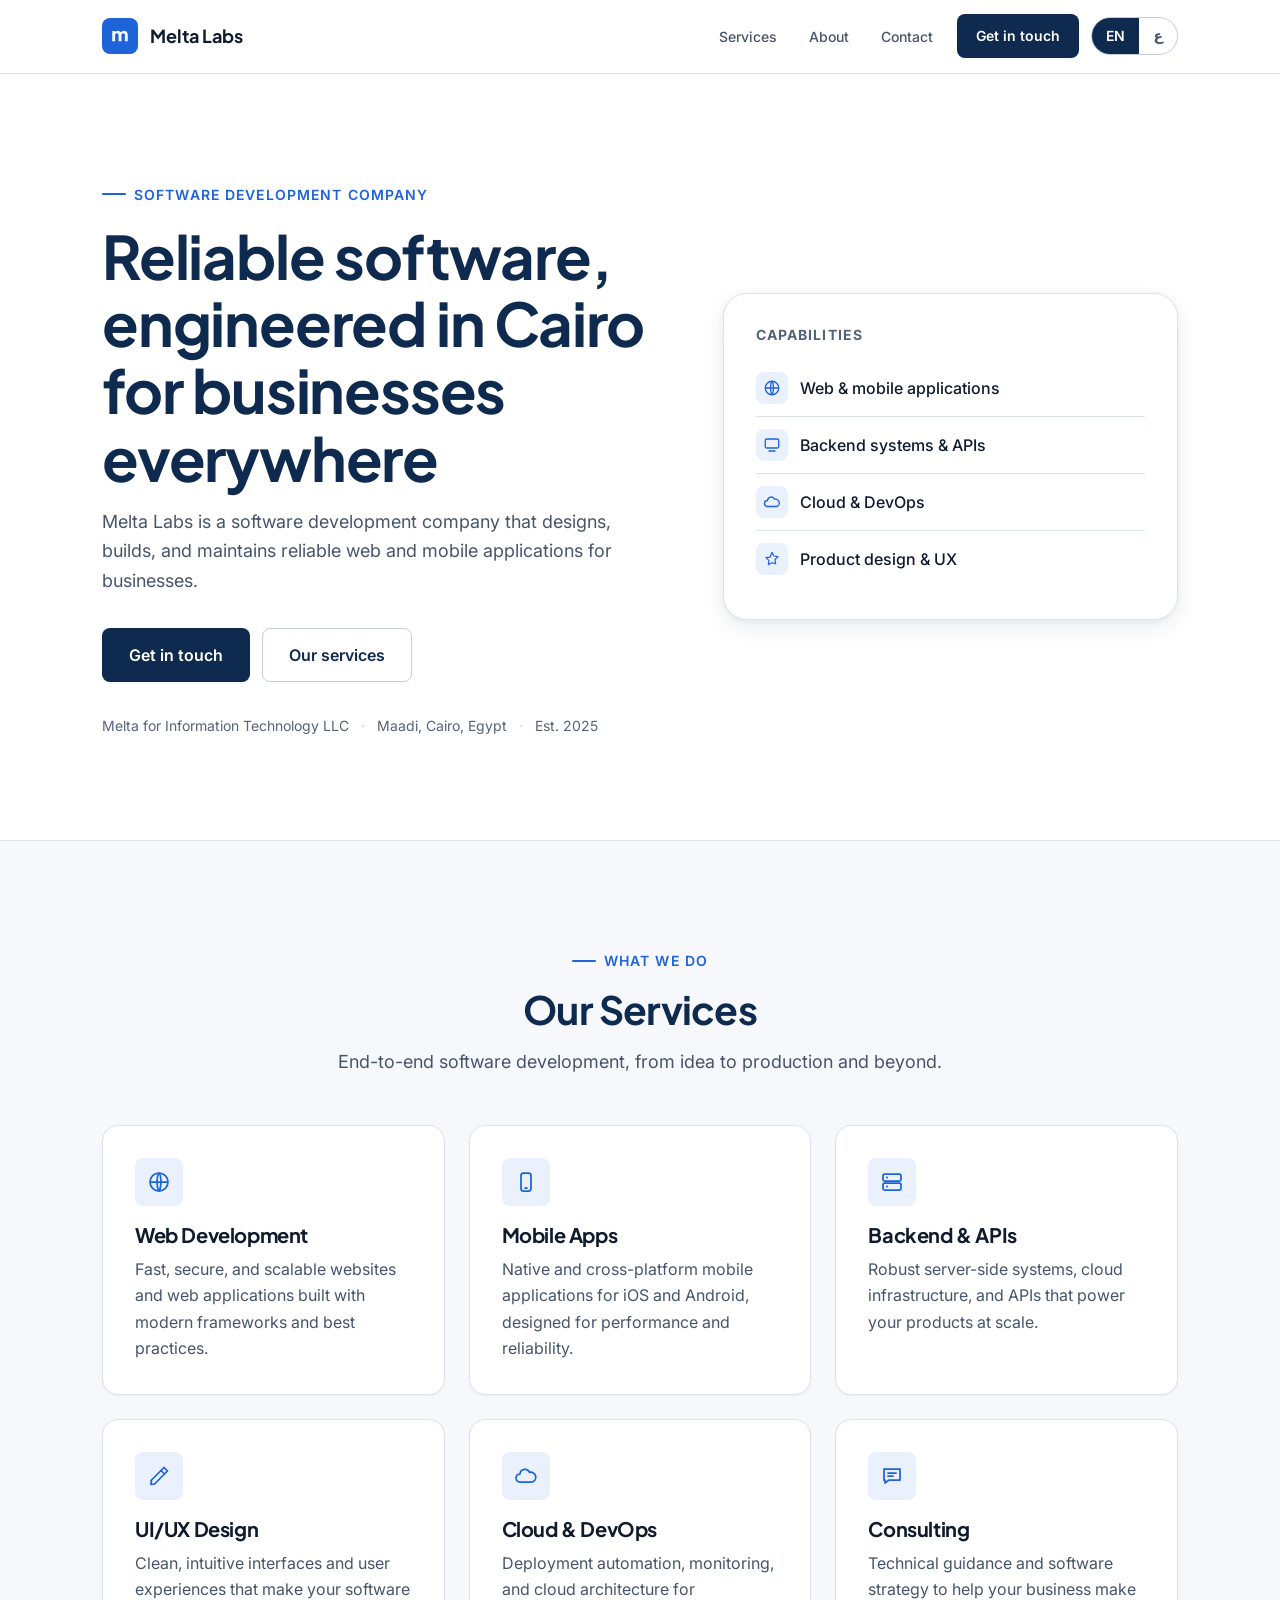
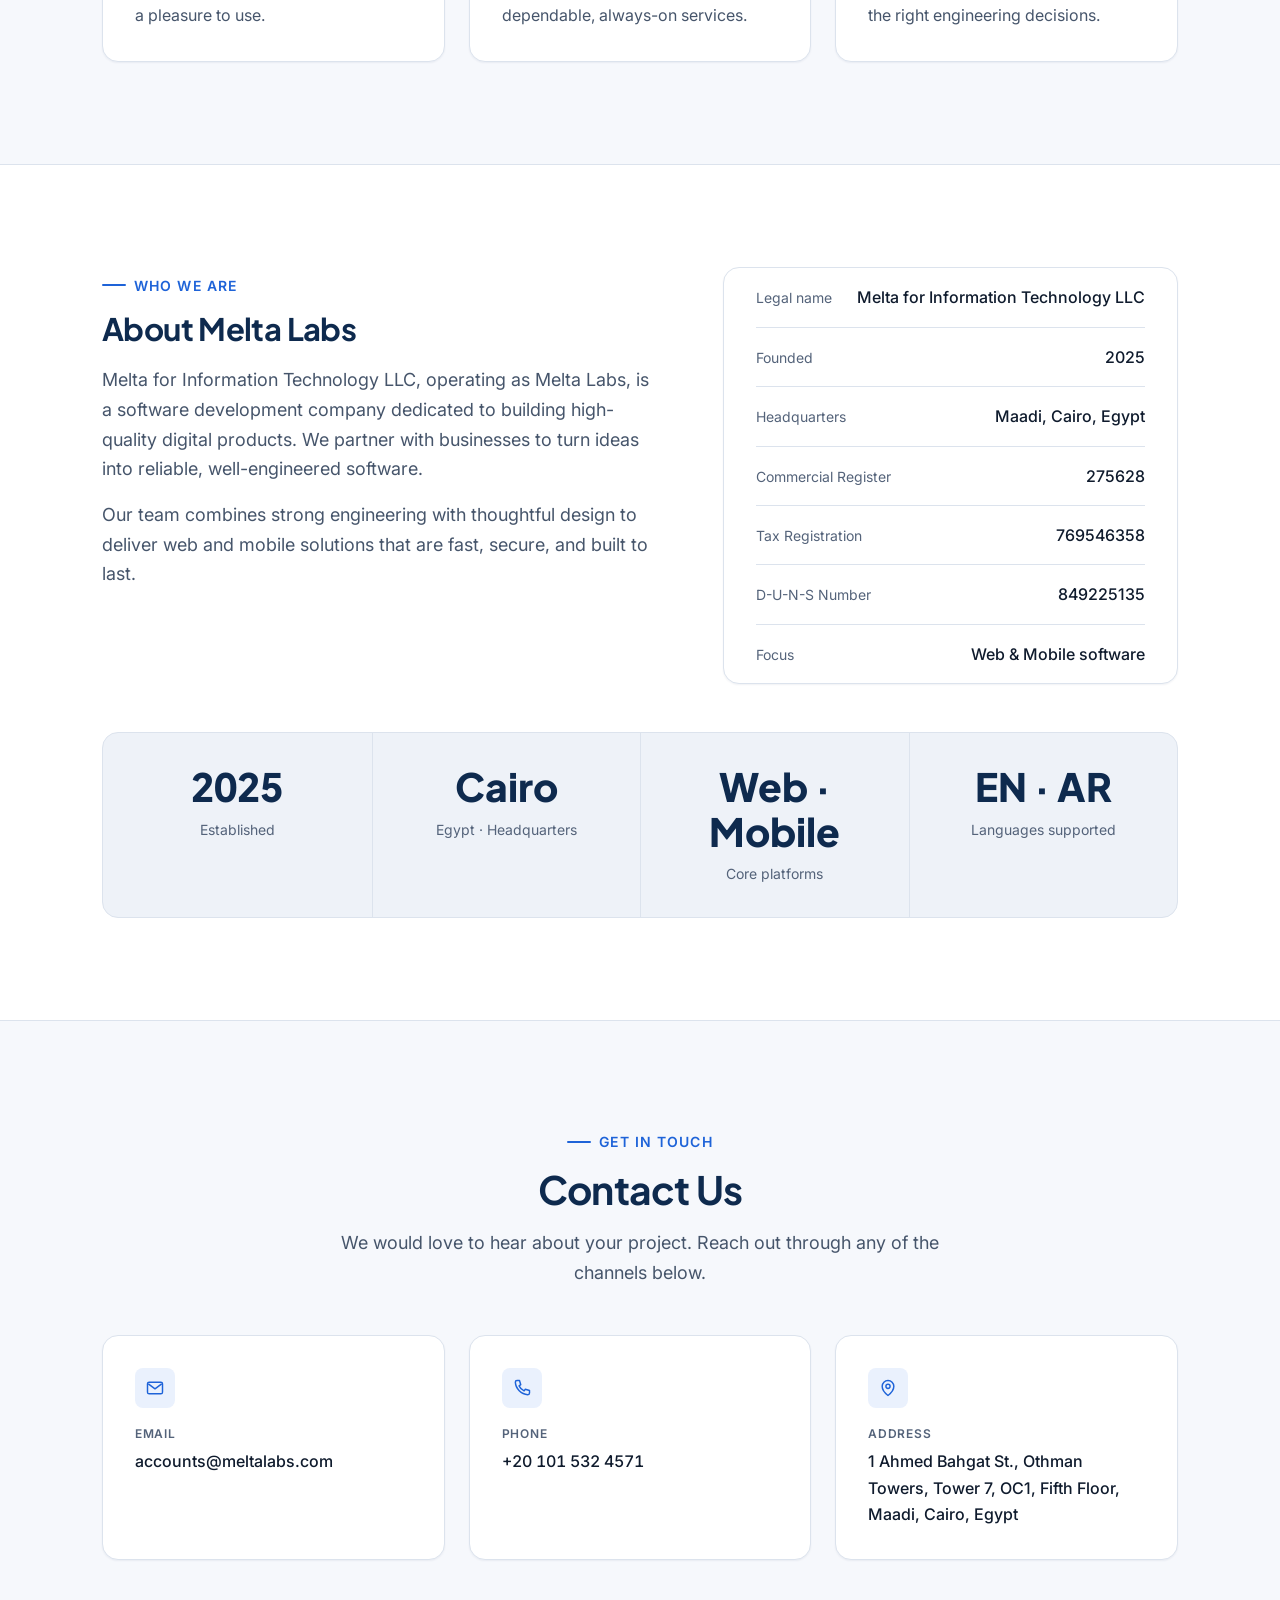
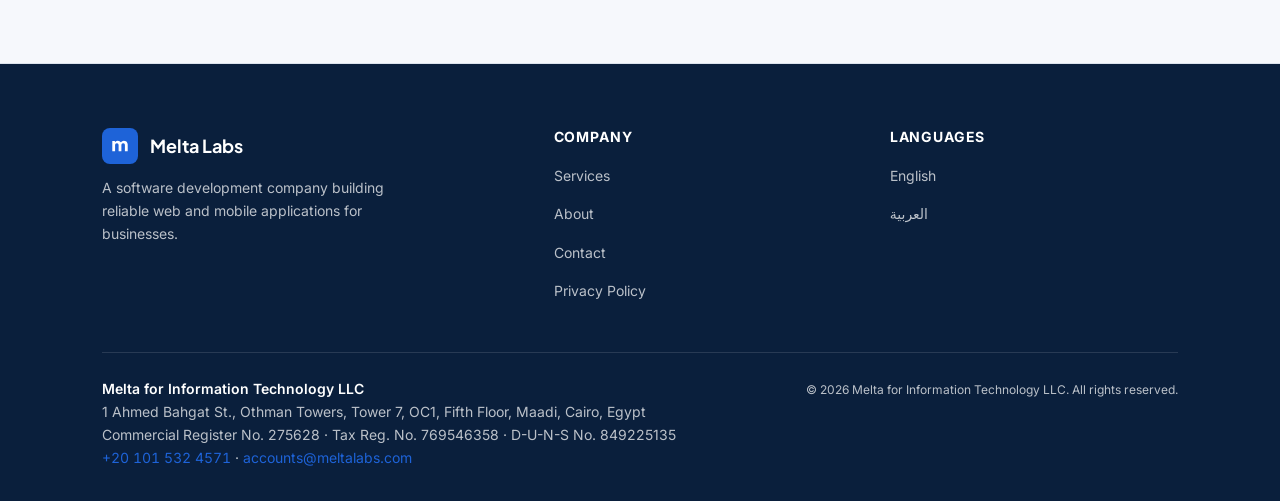
==== index.html @ 6dca2c1b "Rebrand mark: blue "melta" wordmark tile Replace the navy M monogram with a white Plus Jakarta Sans " ====
<!DOCTYPE html>
<html lang="en" dir="ltr">
<head>
  <meta charset="UTF-8" />
  <meta name="viewport" content="width=device-width, initial-scale=1, viewport-fit=cover" />
  <title>Melta Labs — Software Development Company in Cairo, Egypt</title>
  <meta name="description" content="Melta Labs is a Cairo-based software development company building reliable web & mobile apps, backend APIs, UI/UX, and cloud/DevOps for businesses." />
  <link rel="canonical" href="https://meltalabs.com/" />
  <meta name="robots" content="index, follow, max-image-preview:large" />
  <meta name="theme-color" content="#FFFFFF" />
  <meta name="color-scheme" content="light" />
  <meta name="author" content="Melta for Information Technology LLC" />

  <!-- hreflang -->
  <link rel="alternate" hreflang="en" href="https://meltalabs.com/" />
  <link rel="alternate" hreflang="ar" href="https://meltalabs.com/ar/" />
  <link rel="alternate" hreflang="x-default" href="https://meltalabs.com/" />

  <!-- Open Graph -->
  <meta property="og:type" content="website" />
  <meta property="og:site_name" content="Melta Labs" />
  <meta property="og:title" content="Melta Labs — Software Development Company" />
  <meta property="og:description" content="Cairo-based software development company building reliable web & mobile apps, backend APIs, UI/UX, and cloud/DevOps for businesses." />
  <meta property="og:url" content="https://meltalabs.com/" />
  <meta property="og:locale" content="en_US" />
  <meta property="og:locale:alternate" content="ar_EG" />
  <meta property="og:image" content="https://meltalabs.com/assets/og-image.png" />
  <meta property="og:image:width" content="1200" />
  <meta property="og:image:height" content="630" />
  <meta property="og:image:type" content="image/png" />
  <meta property="og:image:alt" content="Melta Labs — Software Development Company" />

  <!-- Twitter -->
  <meta name="twitter:card" content="summary_large_image" />
  <meta name="twitter:title" content="Melta Labs — Software Development Company" />
  <meta name="twitter:description" content="Cairo-based software development company building reliable web & mobile apps, backend APIs, UI/UX, and cloud/DevOps." />
  <meta name="twitter:image" content="https://meltalabs.com/assets/og-image.png" />
  <meta name="twitter:image:alt" content="Melta Labs — Software Development Company" />

  <!-- Icons & manifest -->
  <link rel="icon" href="/favicon.ico" sizes="32x32" />
  <link rel="icon" type="image/svg+xml" href="/favicon.svg" />
  <link rel="apple-touch-icon" href="/apple-touch-icon.png" />
  <link rel="manifest" href="/site.webmanifest" />

  <!-- Fonts -->
  <link rel="preconnect" href="https://fonts.googleapis.com" />
  <link rel="preconnect" href="https://fonts.gstatic.com" crossorigin />
  <link href="https://fonts.googleapis.com/css2?family=Plus+Jakarta+Sans:wght@600;700;800&family=Inter:wght@400;500;600&family=IBM+Plex+Sans+Arabic:wght@400;500;600;700&display=swap" rel="stylesheet" />

  <link rel="stylesheet" href="/assets/styles.css" />

  <!-- Structured data -->
  <script type="application/ld+json">
  {
    "@context": "https://schema.org",
    "@graph": [
      {
        "@type": "Organization",
        "@id": "https://meltalabs.com/#organization",
        "name": "Melta for Information Technology LLC",
        "legalName": "Melta for Information Technology LLC",
        "alternateName": "Melta Labs",
        "url": "https://meltalabs.com/",
        "logo": { "@type": "ImageObject", "url": "https://meltalabs.com/assets/logo-512.png", "width": 512, "height": 512 },
        "image": "https://meltalabs.com/assets/og-image.png",
        "description": "Melta Labs is a Cairo-based software development company building reliable web and mobile applications, backend APIs, UI/UX design, and cloud/DevOps for businesses.",
        "email": "accounts@meltalabs.com",
        "telephone": "+201015324571",
        "foundingDate": "2025",
        "duns": "849225135",
        "taxID": "769546358",
        "isicV4": "6209",
        "identifier": {
          "@type": "PropertyValue",
          "propertyID": "Egypt Commercial Register",
          "value": "275628"
        },
        "address": {
          "@type": "PostalAddress",
          "streetAddress": "1 Ahmed Bahgat St., Othman Towers, Tower 7, OC1, Fifth Floor, Maadi",
          "addressLocality": "Cairo",
          "addressRegion": "Cairo Governorate",
          "addressCountry": "EG"
        },
        "contactPoint": [{
          "@type": "ContactPoint",
          "contactType": "customer support",
          "email": "accounts@meltalabs.com",
          "telephone": "+201015324571",
          "areaServed": "EG",
          "availableLanguage": ["en", "ar"]
        }]
      },
      {
        "@type": "WebSite",
        "@id": "https://meltalabs.com/#website",
        "url": "https://meltalabs.com/",
        "name": "Melta Labs",
        "description": "Software development company building reliable web and mobile applications.",
        "publisher": { "@id": "https://meltalabs.com/#organization" },
        "inLanguage": ["en", "ar"]
      }
    ]
  }
  </script>
</head>
<body>
  <a class="skip-link" href="#top">Skip to content</a>

  <header class="site-header" id="site-header">
    <div class="container header-bar">
      <a class="brand" href="/" aria-label="Melta Labs — home">
        <span class="brand__mark" aria-hidden="true">
          <svg viewBox="0 0 24 24" fill="none" xmlns="http://www.w3.org/2000/svg"><path d="M3.60 17.65L3.60 6.60L6.43 6.60L6.43 9.29L6.13 8.84Q6.37 7.57 7.30 6.96Q8.24 6.35 9.53 6.35Q10.91 6.35 11.95 7.05Q12.99 7.75 13.25 8.92L12.38 9.00Q12.93 7.65 13.94 7.00Q14.96 6.35 16.31 6.35Q17.51 6.35 18.43 6.88Q19.35 7.41 19.87 8.35Q20.40 9.29 20.40 10.54L20.40 17.65L17.36 17.65L17.36 11.19Q17.36 10.54 17.13 10.08Q16.90 9.61 16.47 9.35Q16.05 9.09 15.44 9.09Q14.85 9.09 14.42 9.35Q13.98 9.61 13.75 10.08Q13.52 10.54 13.52 11.19L13.52 17.65L10.48 17.65L10.48 11.19Q10.48 10.54 10.25 10.08Q10.02 9.61 9.59 9.35Q9.17 9.09 8.56 9.09Q7.97 9.09 7.54 9.35Q7.10 9.61 6.87 10.08Q6.64 10.54 6.64 11.19L6.64 17.65Z" fill="#fff"/></svg>
        </span>
        <span>Melta Labs</span>
      </a>

      <nav class="primary-nav" id="primary-nav" aria-label="Primary">
        <ul>
          <li><a href="#services">Services</a></li>
          <li><a href="#about">About</a></li>
          <li><a href="#contact">Contact</a></li>
        </ul>
      </nav>

      <div class="header-actions">
        <a class="btn btn--primary btn--sm" href="#contact">Get in touch</a>
        <div class="lang-toggle" role="group" aria-label="Language">
          <a href="/" aria-current="true" lang="en">EN</a>
          <a href="/ar/" hreflang="ar" lang="ar">ع</a>
        </div>
        <button class="nav-toggle" id="nav-toggle" aria-label="Open menu" aria-expanded="false" aria-controls="primary-nav">
          <svg class="icon-open" viewBox="0 0 24 24" fill="none"><path d="M4 7h16M4 12h16M4 17h16" stroke="currentColor" stroke-width="2" stroke-linecap="round"/></svg>
          <svg class="icon-close" viewBox="0 0 24 24" fill="none"><path d="M6 6l12 12M18 6L6 18" stroke="currentColor" stroke-width="2" stroke-linecap="round"/></svg>
        </button>
      </div>
    </div>
  </header>

  <main id="top" tabindex="-1">
    <!-- Hero -->
    <section class="hero" aria-labelledby="hero-h">
      <div class="container hero__grid">
        <div>
          <span class="eyebrow">Software Development Company</span>
          <h1 id="hero-h">Reliable software, engineered in Cairo for businesses everywhere</h1>
          <p class="hero__lead">Melta Labs is a software development company that designs, builds, and maintains reliable web and mobile applications for businesses.</p>
          <div class="hero__cta">
            <a class="btn btn--primary" href="#contact">Get in touch</a>
            <a class="btn btn--ghost" href="#services">Our services</a>
          </div>
          <p class="trust-strip">
            <span><bdi dir="ltr">Melta for Information Technology LLC</bdi></span>
            <span>Maadi, Cairo, Egypt</span>
            <span>Est. 2025</span>
          </p>
        </div>
        <aside class="capability-panel" aria-label="Capabilities">
          <h2>Capabilities</h2>
          <ul class="capability-list">
            <li><span class="mini-icon" aria-hidden="true"><svg viewBox="0 0 24 24" fill="none"><circle cx="12" cy="12" r="9" stroke="currentColor" stroke-width="1.75"/><path d="M3 12h18M12 3c2.5 2.5 2.5 15 0 18M12 3c-2.5 2.5-2.5 15 0 18" stroke="currentColor" stroke-width="1.75"/></svg></span><span>Web &amp; mobile applications</span></li>
            <li><span class="mini-icon" aria-hidden="true"><svg viewBox="0 0 24 24" fill="none"><rect x="3" y="4" width="18" height="12" rx="2" stroke="currentColor" stroke-width="1.75"/><path d="M8 20h8" stroke="currentColor" stroke-width="1.75" stroke-linecap="round"/></svg></span><span>Backend systems &amp; APIs</span></li>
            <li><span class="mini-icon" aria-hidden="true"><svg viewBox="0 0 24 24" fill="none"><path d="M6 18a4 4 0 0 1 0-8 5 5 0 0 1 9.6-1.6A3.5 3.5 0 0 1 18 18H6Z" stroke="currentColor" stroke-width="1.75" stroke-linejoin="round"/></svg></span><span>Cloud &amp; DevOps</span></li>
            <li><span class="mini-icon" aria-hidden="true"><svg viewBox="0 0 24 24" fill="none"><path d="M12 3l2.5 5 5.5.8-4 3.9.9 5.5L12 17l-4.9 2.6.9-5.5-4-3.9 5.5-.8L12 3Z" stroke="currentColor" stroke-width="1.6" stroke-linejoin="round"/></svg></span><span>Product design &amp; UX</span></li>
          </ul>
        </aside>
      </div>
    </section>

    <!-- Services -->
    <section class="section section--band" id="services" aria-labelledby="services-h">
      <div class="container">
        <div class="section-head">
          <span class="eyebrow">What we do</span>
          <h2 id="services-h">Our Services</h2>
          <p>End-to-end software development, from idea to production and beyond.</p>
        </div>
        <ul class="card-grid">
          <li class="service-card">
            <span class="icon-tile" aria-hidden="true"><svg viewBox="0 0 24 24" fill="none"><circle cx="12" cy="12" r="9" stroke="currentColor" stroke-width="1.75"/><path d="M3 12h18M12 3c2.5 2.5 2.5 15 0 18M12 3c-2.5 2.5-2.5 15 0 18" stroke="currentColor" stroke-width="1.75"/></svg></span>
            <h3>Web Development</h3>
            <p>Fast, secure, and scalable websites and web applications built with modern frameworks and best practices.</p>
          </li>
          <li class="service-card">
            <span class="icon-tile" aria-hidden="true"><svg viewBox="0 0 24 24" fill="none"><rect x="7" y="3" width="10" height="18" rx="2.5" stroke="currentColor" stroke-width="1.75"/><path d="M11 18h2" stroke="currentColor" stroke-width="1.75" stroke-linecap="round"/></svg></span>
            <h3>Mobile Apps</h3>
            <p>Native and cross-platform mobile applications for iOS and Android, designed for performance and reliability.</p>
          </li>
          <li class="service-card">
            <span class="icon-tile" aria-hidden="true"><svg viewBox="0 0 24 24" fill="none"><rect x="3" y="4" width="18" height="7" rx="1.6" stroke="currentColor" stroke-width="1.75"/><rect x="3" y="13" width="18" height="7" rx="1.6" stroke="currentColor" stroke-width="1.75"/><path d="M7 7.5h.01M7 16.5h.01" stroke="currentColor" stroke-width="2" stroke-linecap="round"/></svg></span>
            <h3>Backend &amp; APIs</h3>
            <p>Robust server-side systems, cloud infrastructure, and APIs that power your products at scale.</p>
          </li>
          <li class="service-card">
            <span class="icon-tile" aria-hidden="true"><svg viewBox="0 0 24 24" fill="none"><path d="M4 16.5 14 6.5l3.5 3.5L7.5 20 4 20.5l.5-4Z" stroke="currentColor" stroke-width="1.75" stroke-linejoin="round"/><path d="M14 6.5 17 3.5 20.5 7 17.5 10" stroke="currentColor" stroke-width="1.75" stroke-linejoin="round"/></svg></span>
            <h3>UI/UX Design</h3>
            <p>Clean, intuitive interfaces and user experiences that make your software a pleasure to use.</p>
          </li>
          <li class="service-card">
            <span class="icon-tile" aria-hidden="true"><svg viewBox="0 0 24 24" fill="none"><path d="M6 18a4 4 0 0 1 0-8 5 5 0 0 1 9.6-1.6A3.5 3.5 0 0 1 18 18H6Z" stroke="currentColor" stroke-width="1.75" stroke-linejoin="round"/></svg></span>
            <h3>Cloud &amp; DevOps</h3>
            <p>Deployment automation, monitoring, and cloud architecture for dependable, always-on services.</p>
          </li>
          <li class="service-card">
            <span class="icon-tile" aria-hidden="true"><svg viewBox="0 0 24 24" fill="none"><path d="M4 5h16v11H9l-4 3v-3H4V5Z" stroke="currentColor" stroke-width="1.75" stroke-linejoin="round"/><path d="M8 9h8M8 12h5" stroke="currentColor" stroke-width="1.75" stroke-linecap="round"/></svg></span>
            <h3>Consulting</h3>
            <p>Technical guidance and software strategy to help your business make the right engineering decisions.</p>
          </li>
        </ul>
      </div>
    </section>

    <!-- About -->
    <section class="section" id="about" aria-labelledby="about-h">
      <div class="container">
        <div class="about__top">
          <div class="about__narrative">
            <span class="eyebrow">Who we are</span>
            <h2 id="about-h">About Melta Labs</h2>
            <p><bdi dir="ltr">Melta for Information Technology LLC</bdi>, operating as Melta Labs, is a software development company dedicated to building high-quality digital products. We partner with businesses to turn ideas into reliable, well-engineered software.</p>
            <p>Our team combines strong engineering with thoughtful design to deliver web and mobile solutions that are fast, secure, and built to last.</p>
          </div>
          <dl class="facts" aria-label="Company facts">
            <div class="facts__row"><dt class="facts__label">Legal name</dt><dd class="facts__value"><bdi dir="ltr">Melta for Information Technology LLC</bdi></dd></div>
            <div class="facts__row"><dt class="facts__label">Founded</dt><dd class="facts__value">2025</dd></div>
            <div class="facts__row"><dt class="facts__label">Headquarters</dt><dd class="facts__value">Maadi, Cairo, Egypt</dd></div>
            <div class="facts__row"><dt class="facts__label">Commercial Register</dt><dd class="facts__value">275628</dd></div>
            <div class="facts__row"><dt class="facts__label">Tax Registration</dt><dd class="facts__value">769546358</dd></div>
            <div class="facts__row"><dt class="facts__label">D-U-N-S Number</dt><dd class="facts__value">849225135</dd></div>
            <div class="facts__row"><dt class="facts__label">Focus</dt><dd class="facts__value">Web &amp; Mobile software</dd></div>
          </dl>
        </div>
        <div class="stats">
          <div class="stat"><span class="stat__num">2025</span><span class="stat__label">Established</span></div>
          <div class="stat"><span class="stat__num">Cairo</span><span class="stat__label">Egypt · Headquarters</span></div>
          <div class="stat"><span class="stat__num">Web · Mobile</span><span class="stat__label">Core platforms</span></div>
          <div class="stat"><span class="stat__num">EN · AR</span><span class="stat__label">Languages supported</span></div>
        </div>
      </div>
    </section>

    <!-- Contact -->
    <section class="section section--band" id="contact" aria-labelledby="contact-h">
      <div class="container">
        <div class="section-head">
          <span class="eyebrow">Get in touch</span>
          <h2 id="contact-h">Contact Us</h2>
          <p>We would love to hear about your project. Reach out through any of the channels below.</p>
        </div>
        <address class="card-grid">
          <div class="contact-card">
            <span class="icon-tile" aria-hidden="true"><svg viewBox="0 0 24 24" fill="none"><rect x="3" y="5" width="18" height="14" rx="2" stroke="currentColor" stroke-width="1.75"/><path d="m4 7 8 6 8-6" stroke="currentColor" stroke-width="1.75" stroke-linejoin="round"/></svg></span>
            <span class="contact-card__label">Email</span>
            <div class="contact-card__value"><a href="mailto:accounts@meltalabs.com">accounts@meltalabs.com</a></div>
          </div>
          <div class="contact-card">
            <span class="icon-tile" aria-hidden="true"><svg viewBox="0 0 24 24" fill="none"><path d="M6 3h3l1.5 5-2 1.5a12 12 0 0 0 6 6l1.5-2 5 1.5v3a2 2 0 0 1-2 2A16 16 0 0 1 4 5a2 2 0 0 1 2-2Z" stroke="currentColor" stroke-width="1.75" stroke-linejoin="round"/></svg></span>
            <span class="contact-card__label">Phone</span>
            <div class="contact-card__value"><a class="phone" href="tel:+201015324571"><bdi dir="ltr">+20 101 532 4571</bdi></a></div>
          </div>
          <div class="contact-card">
            <span class="icon-tile" aria-hidden="true"><svg viewBox="0 0 24 24" fill="none"><path d="M12 21s7-5.2 7-11a7 7 0 1 0-14 0c0 5.8 7 11 7 11Z" stroke="currentColor" stroke-width="1.75" stroke-linejoin="round"/><circle cx="12" cy="10" r="2.5" stroke="currentColor" stroke-width="1.75"/></svg></span>
            <span class="contact-card__label">Address</span>
            <div class="contact-card__value">1 Ahmed Bahgat St., Othman Towers, Tower 7, OC1, Fifth Floor, Maadi, Cairo, Egypt</div>
          </div>
        </address>
      </div>
    </section>
  </main>

  <footer class="site-footer">
    <div class="container">
      <div class="footer-grid">
        <div class="footer-brand">
          <a class="brand" href="/" aria-label="Melta Labs — home">
            <span class="brand__mark" aria-hidden="true"><svg viewBox="0 0 24 24" fill="none"><path d="M3.60 17.65L3.60 6.60L6.43 6.60L6.43 9.29L6.13 8.84Q6.37 7.57 7.30 6.96Q8.24 6.35 9.53 6.35Q10.91 6.35 11.95 7.05Q12.99 7.75 13.25 8.92L12.38 9.00Q12.93 7.65 13.94 7.00Q14.96 6.35 16.31 6.35Q17.51 6.35 18.43 6.88Q19.35 7.41 19.87 8.35Q20.40 9.29 20.40 10.54L20.40 17.65L17.36 17.65L17.36 11.19Q17.36 10.54 17.13 10.08Q16.90 9.61 16.47 9.35Q16.05 9.09 15.44 9.09Q14.85 9.09 14.42 9.35Q13.98 9.61 13.75 10.08Q13.52 10.54 13.52 11.19L13.52 17.65L10.48 17.65L10.48 11.19Q10.48 10.54 10.25 10.08Q10.02 9.61 9.59 9.35Q9.17 9.09 8.56 9.09Q7.97 9.09 7.54 9.35Q7.10 9.61 6.87 10.08Q6.64 10.54 6.64 11.19L6.64 17.65Z" fill="#fff"/></svg></span>
            <span>Melta Labs</span>
          </a>
          <p>A software development company building reliable web and mobile applications for businesses.</p>
        </div>
        <nav class="footer-col" aria-label="Footer">
          <h2>Company</h2>
          <ul>
            <li><a href="#services">Services</a></li>
            <li><a href="#about">About</a></li>
            <li><a href="#contact">Contact</a></li>
            <li><a href="/privacy.html">Privacy Policy</a></li>
          </ul>
        </nav>
        <div class="footer-col">
          <h2>Languages</h2>
          <ul>
            <li><a href="/" lang="en">English</a></li>
            <li><a href="/ar/" hreflang="ar" lang="ar">العربية</a></li>
          </ul>
        </div>
      </div>
      <div class="footer-legal">
        <address>
          <span class="strong"><bdi dir="ltr">Melta for Information Technology LLC</bdi></span><br />
          1 Ahmed Bahgat St., Othman Towers, Tower 7, OC1, Fifth Floor, Maadi, Cairo, Egypt<br />
          Commercial Register No. <bdi dir="ltr">275628</bdi> · Tax Reg. No. <bdi dir="ltr">769546358</bdi> · D-U-N-S No. <bdi dir="ltr">849225135</bdi><br />
          <a class="phone" href="tel:+201015324571"><bdi dir="ltr">+20 101 532 4571</bdi></a> ·
          <a href="mailto:accounts@meltalabs.com">accounts@meltalabs.com</a>
        </address>
        <div class="copyright">© <span id="year">2026</span> Melta for Information Technology LLC. All rights reserved.</div>
      </div>
    </div>
  </footer>

  <script>
    document.getElementById('year').textContent = new Date().getFullYear();

    // Sticky header elevation on scroll
    var header = document.getElementById('site-header');
    var ticking = false;
    function onScroll() {
      if (!ticking) {
        window.requestAnimationFrame(function () {
          header.classList.toggle('is-scrolled', window.scrollY > 8);
          ticking = false;
        });
        ticking = true;
      }
    }
    window.addEventListener('scroll', onScroll, { passive: true });
    onScroll();

    // Mobile menu
    var toggle = document.getElementById('nav-toggle');
    var nav = document.getElementById('primary-nav');
    toggle.addEventListener('click', function () {
      var open = nav.classList.toggle('is-open');
      toggle.setAttribute('aria-expanded', String(open));
      toggle.setAttribute('aria-label', open ? 'Close menu' : 'Open menu');
    });
    nav.addEventListener('click', function (e) {
      if (e.target.closest('a')) {
        nav.classList.remove('is-open');
        toggle.setAttribute('aria-expanded', 'false');
        toggle.setAttribute('aria-label', 'Open menu');
      }
    });
    document.addEventListener('keydown', function (e) {
      if (e.key === 'Escape' && nav.classList.contains('is-open')) {
        nav.classList.remove('is-open');
        toggle.setAttribute('aria-expanded', 'false');
        toggle.setAttribute('aria-label', 'Open menu');
        toggle.focus();
      }
    });
  </script>
</body>
</html>
---- assets/styles.css ----
/* =============================================================================
   Melta Labs — Trust-First Corporate design system
   Single shared stylesheet for EN (LTR) and AR (RTL).
   Direction is driven entirely by the document `dir` attribute + CSS logical
   properties, so this one file renders correctly in both languages.
   ============================================================================= */

/* ----------------------------------------------------------------- Tokens -- */
:root {
  /* Brand navy */
  --color-navy-900: #0A1F3C;
  --color-navy-800: #0E2A4E;
  --color-navy-700: #143A66;

  /* Corporate-blue accent */
  --color-accent-600: #1E63D8;
  --color-accent-700: #1750B3;
  --color-accent-50:  #EAF1FD;

  /* Ink (text on light) */
  --color-ink-900: #0F1B2D;
  --color-ink-600: #46556B;
  --color-ink-400: #54637A;

  /* Surfaces */
  --color-surface-0:   #FFFFFF;
  --color-surface-50:  #F6F8FC;
  --color-surface-100: #EEF2F8;

  /* Lines */
  --color-border:        #DCE3ED;
  --color-border-strong: #C3CEDD;

  --color-success-600: #1A8F5C;
  --color-focus-ring:  #1E63D8;

  /* Navy-tinted elevation */
  --color-shadow-rgb: 14, 42, 78;
  --shadow-xs: 0 1px 2px rgba(var(--color-shadow-rgb), .06);
  --shadow-sm: 0 2px 8px rgba(var(--color-shadow-rgb), .06), 0 1px 2px rgba(var(--color-shadow-rgb), .04);
  --shadow-md: 0 8px 24px rgba(var(--color-shadow-rgb), .08), 0 2px 6px rgba(var(--color-shadow-rgb), .05);
  --shadow-lg: 0 16px 48px rgba(var(--color-shadow-rgb), .10);

  /* Footer (on navy) */
  --color-footer-text:    rgba(255, 255, 255, .72);
  --color-footer-strong:  #FFFFFF;
  --color-footer-divider: rgba(255, 255, 255, .12);

  /* Type families */
  --font-heading: "Plus Jakarta Sans", "Inter", system-ui, -apple-system, "Segoe UI", sans-serif;
  --font-body:    "Inter", system-ui, -apple-system, "Segoe UI", Roboto, sans-serif;
  --font-arabic:  "IBM Plex Sans Arabic", "Noto Sans Arabic", "Segoe UI", Tahoma, sans-serif;

  /* Type scale — 1.250 Major Third on 16px */
  --fs-xs:   0.75rem;     /* 12 */
  --fs-sm:   0.875rem;    /* 14 */
  --fs-base: 1rem;        /* 16 */
  --fs-md:   1.125rem;    /* 18 */
  --fs-lg:   1.25rem;     /* 20 */
  --fs-xl:   1.5625rem;   /* 25 */
  --fs-2xl:  1.9375rem;   /* 31 */
  --fs-3xl:  2.4375rem;   /* 39 */
  --fs-hero: clamp(2.5rem, 1.6rem + 3.4vw, 3.75rem);

  --lh-tight: 1.12;
  --lh-snug:  1.3;
  --lh-base:  1.65;

  /* Spacing (8px grid) */
  --space-1: 4px;  --space-2: 8px;  --space-3: 12px; --space-4: 16px;
  --space-5: 24px; --space-6: 32px; --space-7: 48px; --space-8: 64px;
  --space-9: 96px; --space-10: 128px;
  --section-pad: clamp(64px, 8vw, 112px);
  --container-max: 1140px;
  --container-pad: clamp(20px, 5vw, 32px);

  /* Radius */
  --radius-sm: 8px;  --radius-md: 12px; --radius-lg: 16px;
  --radius-xl: 24px; --radius-pill: 999px;

  /* Motion */
  --ease-out: cubic-bezier(0.22, 0.61, 0.36, 1);
  --dur-fast: 120ms; --dur-base: 180ms; --dur-slow: 320ms;
}

/* --------------------------------------------------------------- Reset ----- */
*, *::before, *::after { box-sizing: border-box; margin: 0; padding: 0; }

html { scroll-behavior: smooth; -webkit-text-size-adjust: 100%; }

body {
  font-family: var(--font-body);
  font-size: var(--fs-base);
  line-height: var(--lh-base);
  color: var(--color-ink-600);
  background: var(--color-surface-0);
  -webkit-font-smoothing: antialiased;
  -moz-osx-font-smoothing: grayscale;
}

h1, h2, h3, h4 { font-family: var(--font-heading); color: var(--color-ink-900); line-height: var(--lh-snug); letter-spacing: -0.02em; font-weight: 700; }
h1 { line-height: var(--lh-tight); }

a { color: var(--color-accent-600); text-decoration: none; }
a:hover { color: var(--color-accent-700); }

img, svg { display: block; max-width: 100%; }
ul { list-style: none; }

/* ---------------------------------------------------- Arabic / RTL rules --- */
[lang="ar"] body,
[dir="rtl"] body,
[lang="ar"] h1, [lang="ar"] h2, [lang="ar"] h3, [lang="ar"] h4,
[dir="rtl"] h1, [dir="rtl"] h2, [dir="rtl"] h3, [dir="rtl"] h4 {
  font-family: var(--font-arabic);
}
/* Arabic must never be tracked or uppercased; give it diacritic headroom. */
[dir="rtl"] body { line-height: 1.75; }
[dir="rtl"] h1, [dir="rtl"] h2, [dir="rtl"] h3, [dir="rtl"] h4 { letter-spacing: 0; line-height: 1.22; }
[dir="rtl"] .eyebrow,
[dir="rtl"] .contact-card__label,
[dir="rtl"] .stat__label,
[dir="rtl"] .facts__label { letter-spacing: 0; text-transform: none; }
/* Directional glyphs (e.g. the privacy back-arrow) mirror; brand icons never do. */
[dir="rtl"] .icon-directional { transform: scaleX(-1); }

/* ------------------------------------------------------------- Utilities --- */
.container { max-width: var(--container-max); margin-inline: auto; padding-inline: var(--container-pad); }

.bdi, bdi { unicode-bidi: isolate; }

.skip-link {
  position: absolute; inset-block-start: -100px; inset-inline-start: var(--space-4);
  z-index: 1000; background: var(--color-navy-800); color: #fff;
  padding: var(--space-2) var(--space-4); border-radius: var(--radius-sm);
  font-size: var(--fs-sm); font-weight: 600;
}
.skip-link:focus { inset-block-start: var(--space-3); color: #fff; }

:focus-visible {
  outline: 3px solid var(--color-focus-ring);
  outline-offset: 2px;
  border-radius: 2px;
}
/* Skip-link moves focus into <main>; don't draw a ring around the whole region. */
main[tabindex="-1"]:focus { outline: none; }

.eyebrow {
  display: inline-flex; align-items: center; gap: var(--space-2);
  font-family: var(--font-body); font-size: var(--fs-sm); font-weight: 600;
  letter-spacing: 0.08em; text-transform: uppercase;
  color: var(--color-accent-600);
}
.eyebrow::before {
  content: ""; inline-size: 24px; block-size: 2px;
  background: var(--color-accent-600); border-radius: 2px;
}

/* -------------------------------------------------------------- Buttons ---- */
.btn {
  display: inline-flex; align-items: center; justify-content: center; gap: var(--space-2);
  font-family: var(--font-body); font-size: var(--fs-base); font-weight: 600;
  padding-block: 13px; padding-inline: 26px;
  border-radius: var(--radius-sm); border: 1px solid transparent;
  cursor: pointer; transition: background var(--dur-base) var(--ease-out),
    color var(--dur-base) var(--ease-out), border-color var(--dur-base) var(--ease-out),
    box-shadow var(--dur-base) var(--ease-out), transform var(--dur-base) var(--ease-out);
}
.btn svg { inline-size: 18px; block-size: 18px; }

.btn--primary { background: var(--color-navy-800); color: #fff; box-shadow: var(--shadow-xs); }
.btn--primary:hover { background: var(--color-navy-700); color: #fff; transform: translateY(-1px); box-shadow: var(--shadow-sm); }
.btn--primary:active { transform: translateY(0); }

.btn--ghost { background: transparent; color: var(--color-navy-800); border-color: var(--color-border-strong); }
.btn--ghost:hover { color: var(--color-accent-700); border-color: var(--color-accent-600); background: var(--color-accent-50); }

.btn--sm { padding-block: 9px; padding-inline: 18px; font-size: var(--fs-sm); }

/* --------------------------------------------------------------- Header ---- */
.site-header {
  position: sticky; inset-block-start: 0; z-index: 100;
  background: var(--color-surface-0);
  border-block-end: 1px solid transparent;
  transition: background var(--dur-base) var(--ease-out), box-shadow var(--dur-base) var(--ease-out), border-color var(--dur-base) var(--ease-out);
}
.site-header.is-scrolled {
  background: rgba(255, 255, 255, 0.9);
  -webkit-backdrop-filter: blur(12px);
  backdrop-filter: blur(12px);
  box-shadow: var(--shadow-sm);
  border-block-end-color: var(--color-border);
}
@supports not ((backdrop-filter: blur(1px)) or (-webkit-backdrop-filter: blur(1px))) {
  .site-header.is-scrolled { background: #fff; }
}
.header-bar { display: flex; align-items: center; gap: var(--space-5); block-size: 72px; }

.brand { display: inline-flex; align-items: center; gap: var(--space-3); color: var(--color-ink-900); font-family: var(--font-heading); font-weight: 700; font-size: var(--fs-md); }
.brand:hover { color: var(--color-ink-900); }
.brand__mark { inline-size: 36px; block-size: 36px; border-radius: var(--radius-sm); background: var(--color-accent-600); display: grid; place-items: center; flex: none; }
.brand__mark svg { inline-size: 22px; block-size: 22px; }

.primary-nav { margin-inline-start: auto; }
.primary-nav ul { display: flex; align-items: center; gap: var(--space-6); }
.primary-nav a {
  position: relative; color: var(--color-ink-600); font-size: var(--fs-sm); font-weight: 500;
  padding-block: var(--space-2); transition: color var(--dur-base) var(--ease-out);
}
.primary-nav a:hover, .primary-nav a:focus-visible { color: var(--color-ink-900); }
.primary-nav a::after {
  content: ""; position: absolute; inset-block-end: 0; inset-inline-start: 0;
  inline-size: 100%; block-size: 2px; background: var(--color-accent-600);
  transform: scaleX(0); transform-origin: inline-start;
  transition: transform var(--dur-base) var(--ease-out);
}
.primary-nav a:hover::after, .primary-nav a:focus-visible::after { transform: scaleX(1); }

.header-actions { display: flex; align-items: center; gap: var(--space-3); }

/* Language toggle */
.lang-toggle { display: inline-flex; align-items: stretch; border: 1px solid var(--color-border-strong); border-radius: var(--radius-pill); overflow: hidden; font-size: var(--fs-sm); font-weight: 600; }
.lang-toggle a { padding-block: 6px; padding-inline: 14px; color: var(--color-ink-600); display: inline-flex; align-items: center; transition: background var(--dur-base) var(--ease-out), color var(--dur-base) var(--ease-out); }
.lang-toggle a[aria-current="true"] { background: var(--color-navy-800); color: #fff; }
.lang-toggle a:not([aria-current="true"]):hover { background: var(--color-accent-50); color: var(--color-accent-700); }

/* Hamburger */
.nav-toggle { display: none; background: transparent; border: 1px solid var(--color-border-strong); border-radius: var(--radius-sm); inline-size: 42px; block-size: 42px; place-items: center; color: var(--color-ink-900); cursor: pointer; }
.nav-toggle svg { inline-size: 22px; block-size: 22px; }
.nav-toggle .icon-close { display: none; }
.nav-toggle[aria-expanded="true"] .icon-open { display: none; }
.nav-toggle[aria-expanded="true"] .icon-close { display: block; }

/* --------------------------------------------------------------- Hero ------ */
.hero { padding-block: var(--section-pad); background: var(--color-surface-0); border-block-start: 1px solid var(--color-border); }
.hero__grid { display: grid; grid-template-columns: 1.1fr 0.9fr; gap: var(--space-8); align-items: center; }
.hero h1 { font-size: var(--fs-hero); color: var(--color-navy-800); margin-block: var(--space-4); }
.hero__lead { font-size: var(--fs-md); color: var(--color-ink-600); max-inline-size: 52ch; }
.hero__cta { display: flex; flex-wrap: wrap; gap: var(--space-3); margin-block-start: var(--space-6); }
.trust-strip { display: flex; flex-wrap: wrap; gap: var(--space-2) 0; margin-block-start: var(--space-6); font-size: var(--fs-sm); color: var(--color-ink-400); }
.trust-strip span { display: inline-flex; align-items: center; }
.trust-strip span + span::before { content: "·"; margin-inline: var(--space-3); color: var(--color-border-strong); }

/* Capability panel */
.capability-panel { background: var(--color-surface-0); border: 1px solid var(--color-border); border-radius: var(--radius-xl); box-shadow: var(--shadow-md); padding: var(--space-6); }
.capability-panel h2 { font-size: var(--fs-sm); font-family: var(--font-body); text-transform: uppercase; letter-spacing: 0.08em; color: var(--color-ink-400); margin-block-end: var(--space-4); }
.capability-list li { display: flex; align-items: center; gap: var(--space-3); padding-block: var(--space-3); }
.capability-list li + li { border-block-start: 1px solid var(--color-border); }
.capability-list .mini-icon { inline-size: 32px; block-size: 32px; border-radius: var(--radius-sm); background: var(--color-accent-50); display: grid; place-items: center; flex: none; color: var(--color-accent-600); }
.capability-list .mini-icon svg { inline-size: 18px; block-size: 18px; }
.capability-list span { color: var(--color-ink-900); font-weight: 500; font-size: var(--fs-base); }

/* --------------------------------------------------------------- Section --- */
.section { padding-block: var(--section-pad); }
.section--band { background: var(--color-surface-50); border-block: 1px solid var(--color-border); }
.section-head { text-align: center; max-inline-size: 640px; margin-inline: auto; margin-block-end: var(--space-7); }
.section-head .eyebrow { margin-block-end: var(--space-3); }
.section-head h2 { font-size: var(--fs-3xl); color: var(--color-navy-800); }
.section-head p { margin-block-start: var(--space-3); color: var(--color-ink-600); font-size: var(--fs-md); }

/* --------------------------------------------------------------- Cards ------ */
.card-grid { display: grid; grid-template-columns: repeat(3, 1fr); gap: var(--space-5); }
@media (max-width: 960px) { .card-grid { grid-template-columns: repeat(2, 1fr); } }
@media (max-width: 640px) { .card-grid { grid-template-columns: 1fr; } }

.service-card {
  background: var(--color-surface-0); border: 1px solid var(--color-border);
  border-radius: var(--radius-lg); padding: var(--space-6); box-shadow: var(--shadow-xs);
  text-align: start;
  transition: border-color var(--dur-base) var(--ease-out), box-shadow var(--dur-base) var(--ease-out), transform var(--dur-base) var(--ease-out);
}
.service-card:hover { border-color: var(--color-border-strong); box-shadow: var(--shadow-md); transform: translateY(-3px); }
.icon-tile { inline-size: 48px; block-size: 48px; border-radius: var(--radius-sm); background: var(--color-accent-50); display: grid; place-items: center; color: var(--color-accent-600); margin-block-end: var(--space-4); }
.icon-tile svg { inline-size: 24px; block-size: 24px; }
.service-card h3 { font-size: var(--fs-lg); color: var(--color-ink-900); margin-block-end: var(--space-2); }
.service-card p { color: var(--color-ink-600); font-size: var(--fs-base); }

/* --------------------------------------------------------------- About ----- */
.about__top { display: grid; grid-template-columns: 1.1fr 0.9fr; gap: var(--space-8); align-items: start; }
.about__narrative p { color: var(--color-ink-600); font-size: var(--fs-md); margin-block-start: var(--space-4); }
.about__narrative .eyebrow { margin-block-end: var(--space-3); }
.about__narrative h2 { font-size: var(--fs-2xl); color: var(--color-navy-800); }

.facts { background: var(--color-surface-0); border: 1px solid var(--color-border); border-radius: var(--radius-lg); box-shadow: var(--shadow-xs); padding-inline: var(--space-6); }
.facts__row { display: flex; align-items: baseline; justify-content: space-between; gap: var(--space-4); padding-block: var(--space-4); }
.facts__row + .facts__row { border-block-start: 1px solid var(--color-border); }
.facts__label { color: var(--color-ink-400); font-size: var(--fs-sm); }
.facts__value { color: var(--color-ink-900); font-weight: 500; font-size: var(--fs-base); text-align: end; }

.stats { margin-block-start: var(--space-7); background: var(--color-surface-100); border: 1px solid var(--color-border); border-radius: var(--radius-lg); display: grid; grid-template-columns: repeat(4, 1fr); }
@media (max-width: 720px) { .stats { grid-template-columns: repeat(2, 1fr); } }
.stat { padding: var(--space-6); text-align: center; }
.stat + .stat { border-inline-start: 1px solid var(--color-border); }
@media (max-width: 720px) { .stat + .stat { border-inline-start: 0; } .stat:nth-child(n+2) { border-block-start: 1px solid var(--color-border); } .stat:nth-child(2) { border-block-start: 0; } }
.stat__num { font-family: var(--font-heading); font-weight: 800; font-size: var(--fs-3xl); color: var(--color-navy-800); line-height: var(--lh-tight); font-variant-numeric: tabular-nums; }
.stat__label { display: block; margin-block-start: var(--space-2); color: var(--color-ink-400); font-size: var(--fs-sm); }

/* --------------------------------------------------------------- Contact --- */
.contact-card { background: var(--color-surface-0); border: 1px solid var(--color-border); border-radius: var(--radius-lg); padding: var(--space-6); text-align: start; box-shadow: var(--shadow-xs); transition: box-shadow var(--dur-base) var(--ease-out); font-style: normal; }
.contact-card:hover { box-shadow: var(--shadow-sm); }
.contact-card .icon-tile { inline-size: 40px; block-size: 40px; margin-block-end: var(--space-4); }
.contact-card .icon-tile svg { inline-size: 20px; block-size: 20px; }
.contact-card__label { display: block; text-transform: uppercase; letter-spacing: 0.06em; color: var(--color-ink-400); font-size: var(--fs-xs); font-weight: 600; margin-block-end: var(--space-1); }
.contact-card__value { color: var(--color-ink-900); font-size: var(--fs-base); font-weight: 500; word-break: break-word; }
.contact-card__value a { color: var(--color-ink-900); }
.contact-card__value a:hover { color: var(--color-accent-700); }
.phone { font-variant-numeric: tabular-nums; }

/* --------------------------------------------------------------- Footer ---- */
.site-footer { background: var(--color-navy-900); color: var(--color-footer-text); padding-block: var(--space-8) var(--space-6); }
.footer-grid { display: grid; grid-template-columns: 1.4fr 1fr 1fr; gap: var(--space-7); }
@media (max-width: 720px) { .footer-grid { grid-template-columns: 1fr; gap: var(--space-6); } }
.footer-brand .brand { color: #fff; }
.footer-brand p { margin-block-start: var(--space-3); font-size: var(--fs-sm); max-inline-size: 36ch; }
.footer-col h2 { font-size: var(--fs-sm); color: #fff; font-family: var(--font-body); text-transform: uppercase; letter-spacing: 0.06em; margin-block-end: var(--space-4); }
.footer-col ul { display: flex; flex-direction: column; gap: var(--space-3); }
.footer-col a { color: var(--color-footer-text); font-size: var(--fs-sm); }
.footer-col a:hover { color: #fff; }
.footer-legal { margin-block-start: var(--space-7); padding-block-start: var(--space-5); border-block-start: 1px solid var(--color-footer-divider); display: flex; flex-wrap: wrap; justify-content: space-between; gap: var(--space-3); align-items: baseline; }
.footer-legal address { font-style: normal; font-size: var(--fs-sm); color: var(--color-footer-text); }
.footer-legal address .strong { color: var(--color-footer-strong); font-weight: 600; }
.footer-legal .copyright { font-size: var(--fs-xs); color: var(--color-footer-text); }

/* --------------------------------------------------------- Legal / privacy - */
.legal-page { padding-block: var(--space-8) var(--section-pad); }
.legal-page .prose { max-inline-size: 760px; margin-inline: auto; }
.legal-page .back { display: inline-flex; align-items: center; gap: var(--space-2); color: var(--color-ink-400); font-size: var(--fs-sm); margin-block-end: var(--space-6); }
.legal-page .back svg { inline-size: 16px; block-size: 16px; }
.legal-page h1 { font-size: var(--fs-3xl); color: var(--color-navy-800); }
.legal-page .updated { color: var(--color-ink-400); font-size: var(--fs-sm); margin-block-start: var(--space-2); margin-block-end: var(--space-6); }
.legal-page h2 { font-size: var(--fs-lg); color: var(--color-ink-900); margin-block-start: var(--space-6); margin-block-end: var(--space-2); }
.legal-page p { color: var(--color-ink-600); margin-block-end: var(--space-3); }
.legal-page .legal-foot { margin-block-start: var(--space-7); padding-block-start: var(--space-5); border-block-start: 1px solid var(--color-border); color: var(--color-ink-400); font-size: var(--fs-sm); }

/* --------------------------------------------------- Mobile nav behaviour -- */
@media (max-width: 860px) {
  .nav-toggle { display: grid; }
  .primary-nav { position: absolute; inset-inline: 0; inset-block-start: 72px; background: var(--color-surface-0); border-block-end: 1px solid var(--color-border); box-shadow: var(--shadow-md); margin-inline-start: 0; padding: var(--space-4) var(--container-pad); display: none; }
  .primary-nav.is-open { display: block; }
  .primary-nav ul { flex-direction: column; align-items: stretch; gap: 0; }
  .primary-nav li { border-block-end: 1px solid var(--color-border); }
  .primary-nav li:last-child { border-block-end: 0; }
  .primary-nav a { display: block; padding-block: var(--space-4); }
  .primary-nav a::after { display: none; }
  .header-actions .btn--sm { display: none; }
  .hero__grid, .about__top { grid-template-columns: 1fr; }
  .capability-panel { order: 2; }
}

/* ------------------------------------------------------- Reduced motion ---- */
@media (prefers-reduced-motion: reduce) {
  * { animation: none !important; transition: none !important; }
  html { scroll-behavior: auto !important; }
}
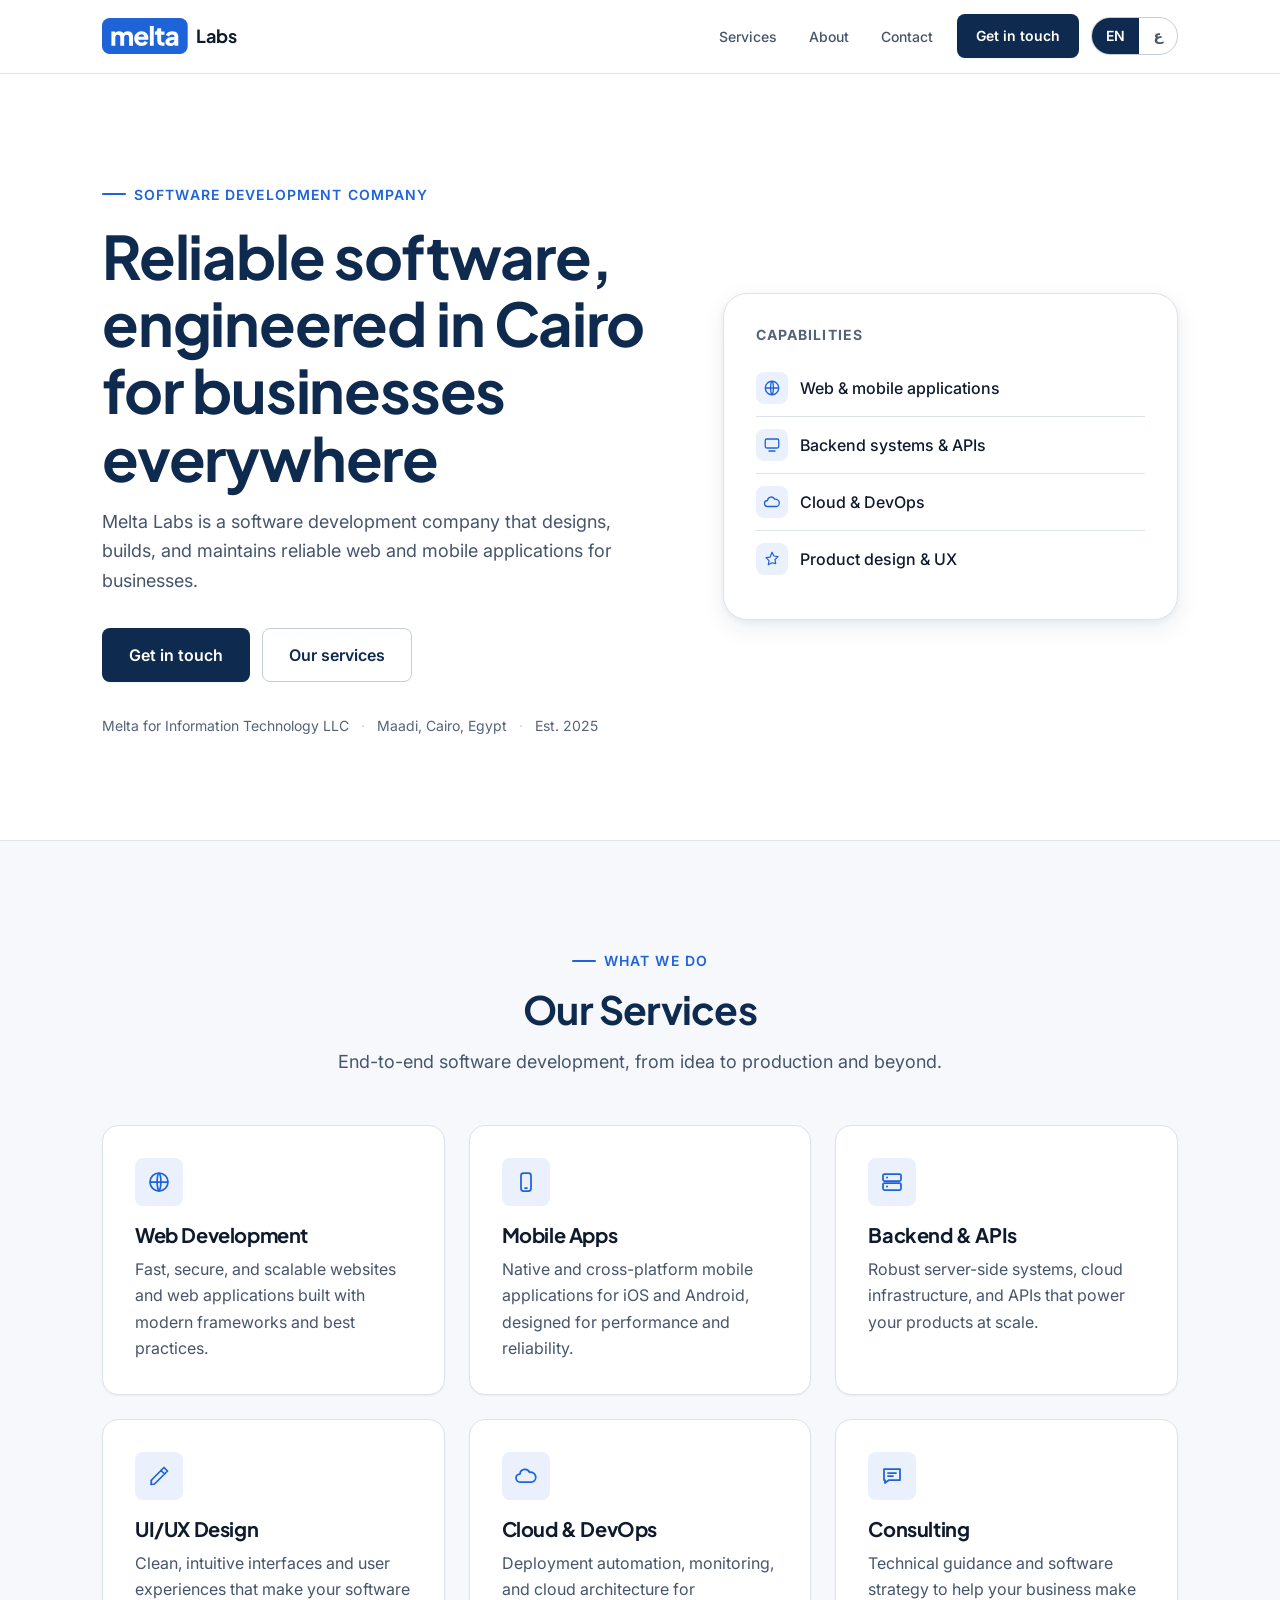
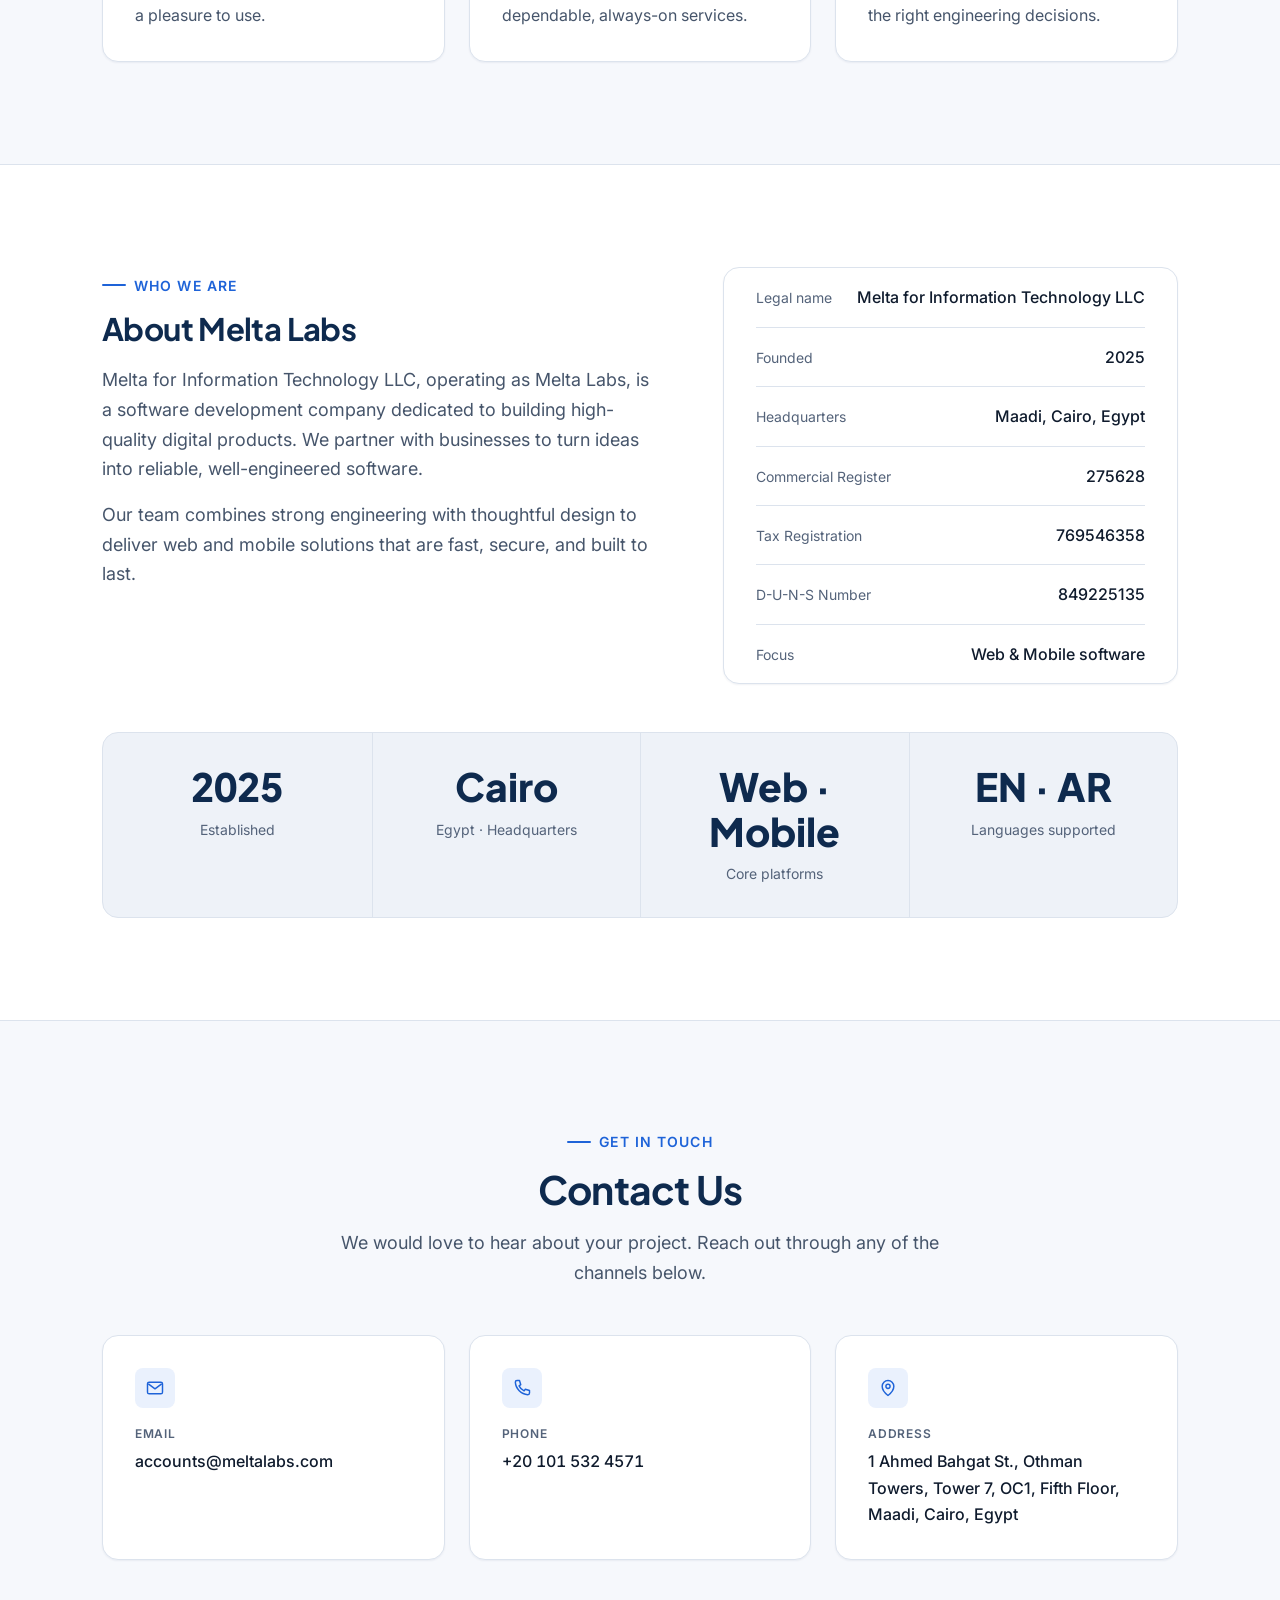
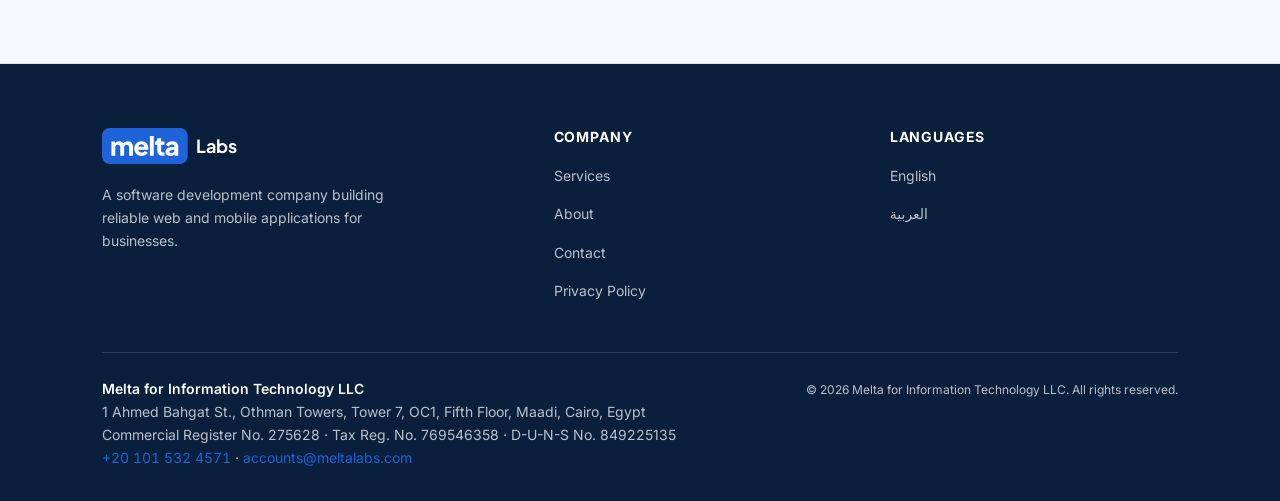
==== commit 4682efc4: "Use the full "melta" wordmark in header, footer and favicon Replace the "m" monogram with the same b" ====
--- a/index.html
+++ b/index.html
@@ -111,10 +111,7 @@
   <header class="site-header" id="site-header">
     <div class="container header-bar">
       <a class="brand" href="/" aria-label="Melta Labs — home">
-        <span class="brand__mark" aria-hidden="true">
-          <svg viewBox="0 0 24 24" fill="none" xmlns="http://www.w3.org/2000/svg"><path d="M3.60 17.65L3.60 6.60L6.43 6.60L6.43 9.29L6.13 8.84Q6.37 7.57 7.30 6.96Q8.24 6.35 9.53 6.35Q10.91 6.35 11.95 7.05Q12.99 7.75 13.25 8.92L12.38 9.00Q12.93 7.65 13.94 7.00Q14.96 6.35 16.31 6.35Q17.51 6.35 18.43 6.88Q19.35 7.41 19.87 8.35Q20.40 9.29 20.40 10.54L20.40 17.65L17.36 17.65L17.36 11.19Q17.36 10.54 17.13 10.08Q16.90 9.61 16.47 9.35Q16.05 9.09 15.44 9.09Q14.85 9.09 14.42 9.35Q13.98 9.61 13.75 10.08Q13.52 10.54 13.52 11.19L13.52 17.65L10.48 17.65L10.48 11.19Q10.48 10.54 10.25 10.08Q10.02 9.61 9.59 9.35Q9.17 9.09 8.56 9.09Q7.97 9.09 7.54 9.35Q7.10 9.61 6.87 10.08Q6.64 10.54 6.64 11.19L6.64 17.65Z" fill="#fff"/></svg>
-        </span>
-        <span>Melta Labs</span>
+        <svg class="brand__logo" viewBox="0 29 100 42" xmlns="http://www.w3.org/2000/svg" aria-hidden="true"><rect x="0" y="29" width="100" height="42" rx="9" fill="#1E63D8"/><path d="M11.00 61.29L11.00 44.74L15.24 44.74L15.24 48.77L14.79 48.11Q15.15 46.20 16.55 45.29Q17.94 44.38 19.88 44.38Q21.94 44.38 23.50 45.42Q25.06 46.47 25.45 48.23L24.15 48.35Q24.97 46.32 26.48 45.35Q28.00 44.38 30.03 44.38Q31.82 44.38 33.20 45.17Q34.58 45.95 35.36 47.36Q36.15 48.77 36.15 50.65L36.15 61.29L31.61 61.29L31.61 51.62Q31.61 50.65 31.26 49.95Q30.91 49.26 30.27 48.86Q29.64 48.47 28.73 48.47Q27.85 48.47 27.20 48.86Q26.55 49.26 26.20 49.95Q25.85 50.65 25.85 51.62L25.85 61.29L21.30 61.29L21.30 51.62Q21.30 50.65 20.95 49.95Q20.61 49.26 19.97 48.86Q19.33 48.47 18.42 48.47Q17.55 48.47 16.89 48.86Q16.24 49.26 15.89 49.95Q15.55 50.65 15.55 51.62L15.55 61.29ZM46.21 61.65Q43.58 61.65 41.64 60.48Q39.70 59.32 38.64 57.35Q37.58 55.38 37.58 52.98Q37.58 50.50 38.68 48.56Q39.79 46.62 41.67 45.50Q43.55 44.38 45.91 44.38Q47.88 44.38 49.39 45.00Q50.91 45.62 51.95 46.74Q53.00 47.86 53.55 49.33Q54.09 50.80 54.09 52.53Q54.09 53.02 54.05 53.48Q54.00 53.95 53.88 54.29L41.48 54.29L41.48 50.95L51.30 50.95L49.15 52.53Q49.45 51.23 49.12 50.21Q48.79 49.20 47.95 48.61Q47.12 48.02 45.91 48.02Q44.73 48.02 43.88 48.59Q43.03 49.17 42.61 50.29Q42.18 51.41 42.27 53.02Q42.15 54.41 42.61 55.47Q43.06 56.53 44.00 57.12Q44.94 57.71 46.27 57.71Q47.48 57.71 48.35 57.23Q49.21 56.74 49.70 55.89L53.33 57.62Q52.85 58.83 51.80 59.74Q50.76 60.65 49.33 61.15Q47.91 61.65 46.21 61.65ZM55.85 61.29L55.85 38.35L60.39 38.35L60.39 61.29ZM70.79 61.47Q67.79 61.47 66.14 59.85Q64.48 58.23 64.48 55.32L64.48 48.68L61.70 48.68L61.70 44.74L61.85 44.74Q63.12 44.74 63.80 44.11Q64.48 43.47 64.48 42.20L64.48 40.98L69.03 40.98L69.03 44.74L72.91 44.74L72.91 48.68L69.03 48.68L69.03 55.02Q69.03 55.86 69.33 56.42Q69.64 56.98 70.27 57.26Q70.91 57.53 71.85 57.53Q72.06 57.53 72.33 57.50Q72.61 57.47 72.91 57.44L72.91 61.29Q72.45 61.35 71.88 61.41Q71.30 61.47 70.79 61.47ZM79.79 61.65Q78.00 61.65 76.70 61.08Q75.39 60.50 74.70 59.42Q74.00 58.35 74.00 56.86Q74.00 55.47 74.64 54.39Q75.27 53.32 76.59 52.59Q77.91 51.86 79.88 51.56L84.94 50.74L84.94 54.08L80.70 54.83Q79.73 55.02 79.21 55.45Q78.70 55.89 78.70 56.71Q78.70 57.47 79.27 57.89Q79.85 58.32 80.70 58.32Q81.82 58.32 82.67 57.83Q83.52 57.35 83.98 56.52Q84.45 55.68 84.45 54.68L84.45 50.38Q84.45 49.44 83.71 48.80Q82.97 48.17 81.70 48.17Q80.48 48.17 79.56 48.83Q78.64 49.50 78.21 50.59L74.58 48.86Q75.06 47.47 76.12 46.47Q77.18 45.47 78.67 44.92Q80.15 44.38 81.91 44.38Q84.00 44.38 85.61 45.14Q87.21 45.89 88.11 47.24Q89.00 48.59 89.00 50.38L89.00 61.29L84.76 61.29L84.76 58.62L85.79 58.44Q85.06 59.53 84.18 60.24Q83.30 60.95 82.21 61.30Q81.12 61.65 79.79 61.65Z" fill="#fff"/></svg><span class="brand__suffix">Labs</span>
       </a>
 
       <nav class="primary-nav" id="primary-nav" aria-label="Primary">
@@ -275,8 +272,7 @@
       <div class="footer-grid">
         <div class="footer-brand">
           <a class="brand" href="/" aria-label="Melta Labs — home">
-            <span class="brand__mark" aria-hidden="true"><svg viewBox="0 0 24 24" fill="none"><path d="M3.60 17.65L3.60 6.60L6.43 6.60L6.43 9.29L6.13 8.84Q6.37 7.57 7.30 6.96Q8.24 6.35 9.53 6.35Q10.91 6.35 11.95 7.05Q12.99 7.75 13.25 8.92L12.38 9.00Q12.93 7.65 13.94 7.00Q14.96 6.35 16.31 6.35Q17.51 6.35 18.43 6.88Q19.35 7.41 19.87 8.35Q20.40 9.29 20.40 10.54L20.40 17.65L17.36 17.65L17.36 11.19Q17.36 10.54 17.13 10.08Q16.90 9.61 16.47 9.35Q16.05 9.09 15.44 9.09Q14.85 9.09 14.42 9.35Q13.98 9.61 13.75 10.08Q13.52 10.54 13.52 11.19L13.52 17.65L10.48 17.65L10.48 11.19Q10.48 10.54 10.25 10.08Q10.02 9.61 9.59 9.35Q9.17 9.09 8.56 9.09Q7.97 9.09 7.54 9.35Q7.10 9.61 6.87 10.08Q6.64 10.54 6.64 11.19L6.64 17.65Z" fill="#fff"/></svg></span>
-            <span>Melta Labs</span>
+            <svg class="brand__logo" viewBox="0 29 100 42" xmlns="http://www.w3.org/2000/svg" aria-hidden="true"><rect x="0" y="29" width="100" height="42" rx="9" fill="#1E63D8"/><path d="M11.00 61.29L11.00 44.74L15.24 44.74L15.24 48.77L14.79 48.11Q15.15 46.20 16.55 45.29Q17.94 44.38 19.88 44.38Q21.94 44.38 23.50 45.42Q25.06 46.47 25.45 48.23L24.15 48.35Q24.97 46.32 26.48 45.35Q28.00 44.38 30.03 44.38Q31.82 44.38 33.20 45.17Q34.58 45.95 35.36 47.36Q36.15 48.77 36.15 50.65L36.15 61.29L31.61 61.29L31.61 51.62Q31.61 50.65 31.26 49.95Q30.91 49.26 30.27 48.86Q29.64 48.47 28.73 48.47Q27.85 48.47 27.20 48.86Q26.55 49.26 26.20 49.95Q25.85 50.65 25.85 51.62L25.85 61.29L21.30 61.29L21.30 51.62Q21.30 50.65 20.95 49.95Q20.61 49.26 19.97 48.86Q19.33 48.47 18.42 48.47Q17.55 48.47 16.89 48.86Q16.24 49.26 15.89 49.95Q15.55 50.65 15.55 51.62L15.55 61.29ZM46.21 61.65Q43.58 61.65 41.64 60.48Q39.70 59.32 38.64 57.35Q37.58 55.38 37.58 52.98Q37.58 50.50 38.68 48.56Q39.79 46.62 41.67 45.50Q43.55 44.38 45.91 44.38Q47.88 44.38 49.39 45.00Q50.91 45.62 51.95 46.74Q53.00 47.86 53.55 49.33Q54.09 50.80 54.09 52.53Q54.09 53.02 54.05 53.48Q54.00 53.95 53.88 54.29L41.48 54.29L41.48 50.95L51.30 50.95L49.15 52.53Q49.45 51.23 49.12 50.21Q48.79 49.20 47.95 48.61Q47.12 48.02 45.91 48.02Q44.73 48.02 43.88 48.59Q43.03 49.17 42.61 50.29Q42.18 51.41 42.27 53.02Q42.15 54.41 42.61 55.47Q43.06 56.53 44.00 57.12Q44.94 57.71 46.27 57.71Q47.48 57.71 48.35 57.23Q49.21 56.74 49.70 55.89L53.33 57.62Q52.85 58.83 51.80 59.74Q50.76 60.65 49.33 61.15Q47.91 61.65 46.21 61.65ZM55.85 61.29L55.85 38.35L60.39 38.35L60.39 61.29ZM70.79 61.47Q67.79 61.47 66.14 59.85Q64.48 58.23 64.48 55.32L64.48 48.68L61.70 48.68L61.70 44.74L61.85 44.74Q63.12 44.74 63.80 44.11Q64.48 43.47 64.48 42.20L64.48 40.98L69.03 40.98L69.03 44.74L72.91 44.74L72.91 48.68L69.03 48.68L69.03 55.02Q69.03 55.86 69.33 56.42Q69.64 56.98 70.27 57.26Q70.91 57.53 71.85 57.53Q72.06 57.53 72.33 57.50Q72.61 57.47 72.91 57.44L72.91 61.29Q72.45 61.35 71.88 61.41Q71.30 61.47 70.79 61.47ZM79.79 61.65Q78.00 61.65 76.70 61.08Q75.39 60.50 74.70 59.42Q74.00 58.35 74.00 56.86Q74.00 55.47 74.64 54.39Q75.27 53.32 76.59 52.59Q77.91 51.86 79.88 51.56L84.94 50.74L84.94 54.08L80.70 54.83Q79.73 55.02 79.21 55.45Q78.70 55.89 78.70 56.71Q78.70 57.47 79.27 57.89Q79.85 58.32 80.70 58.32Q81.82 58.32 82.67 57.83Q83.52 57.35 83.98 56.52Q84.45 55.68 84.45 54.68L84.45 50.38Q84.45 49.44 83.71 48.80Q82.97 48.17 81.70 48.17Q80.48 48.17 79.56 48.83Q78.64 49.50 78.21 50.59L74.58 48.86Q75.06 47.47 76.12 46.47Q77.18 45.47 78.67 44.92Q80.15 44.38 81.91 44.38Q84.00 44.38 85.61 45.14Q87.21 45.89 88.11 47.24Q89.00 48.59 89.00 50.38L89.00 61.29L84.76 61.29L84.76 58.62L85.79 58.44Q85.06 59.53 84.18 60.24Q83.30 60.95 82.21 61.30Q81.12 61.65 79.79 61.65Z" fill="#fff"/></svg><span class="brand__suffix">Labs</span>
           </a>
           <p>A software development company building reliable web and mobile applications for businesses.</p>
         </div>
--- a/assets/styles.css
+++ b/assets/styles.css
@@ -196,10 +196,10 @@
 }
 .header-bar { display: flex; align-items: center; gap: var(--space-5); block-size: 72px; }
 
-.brand { display: inline-flex; align-items: center; gap: var(--space-3); color: var(--color-ink-900); font-family: var(--font-heading); font-weight: 700; font-size: var(--fs-md); }
+.brand { display: inline-flex; align-items: center; gap: var(--space-2); color: var(--color-ink-900); font-family: var(--font-heading); font-weight: 700; font-size: var(--fs-md); }
 .brand:hover { color: var(--color-ink-900); }
-.brand__mark { inline-size: 36px; block-size: 36px; border-radius: var(--radius-sm); background: var(--color-accent-600); display: grid; place-items: center; flex: none; }
-.brand__mark svg { inline-size: 22px; block-size: 22px; }
+.brand__logo { display: block; block-size: 36px; inline-size: auto; aspect-ratio: 100 / 42; flex: none; }
+.brand__suffix { font-size: var(--fs-md); }
 
 .primary-nav { margin-inline-start: auto; }
 .primary-nav ul { display: flex; align-items: center; gap: var(--space-6); }
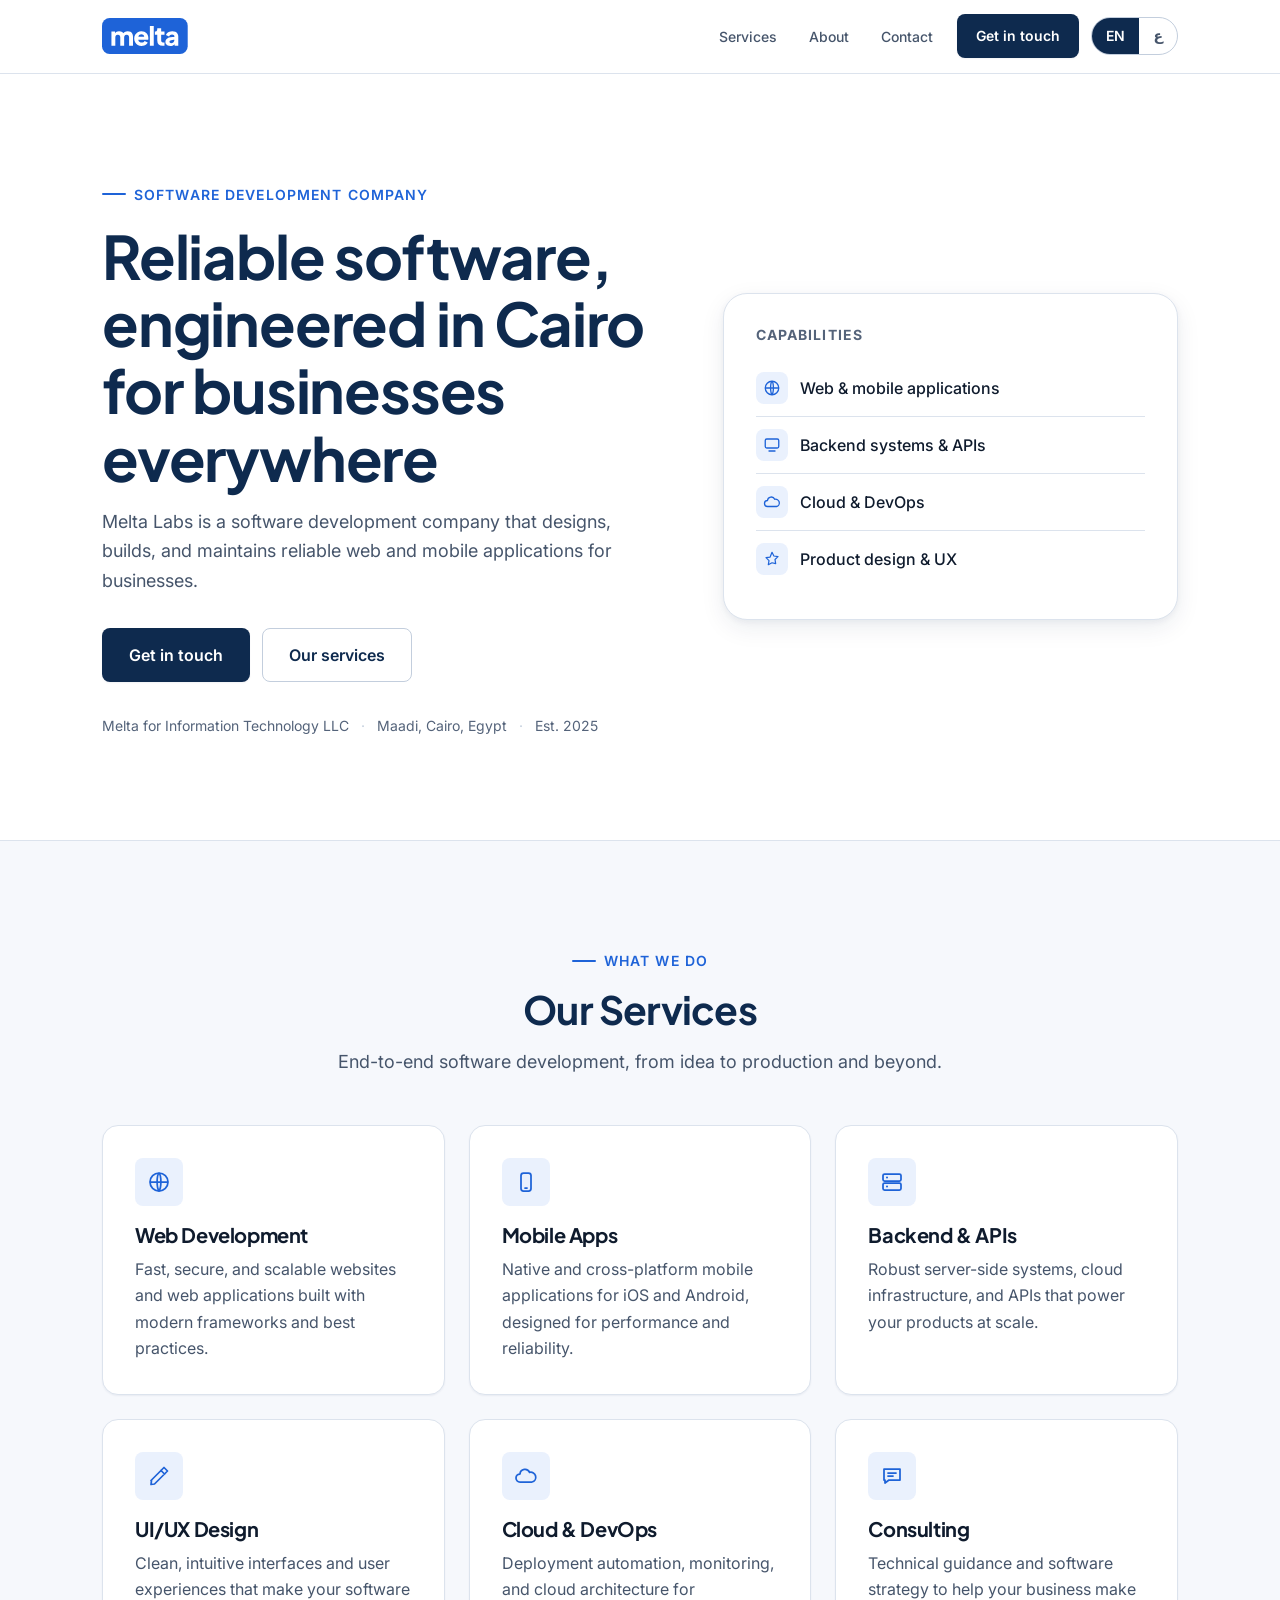
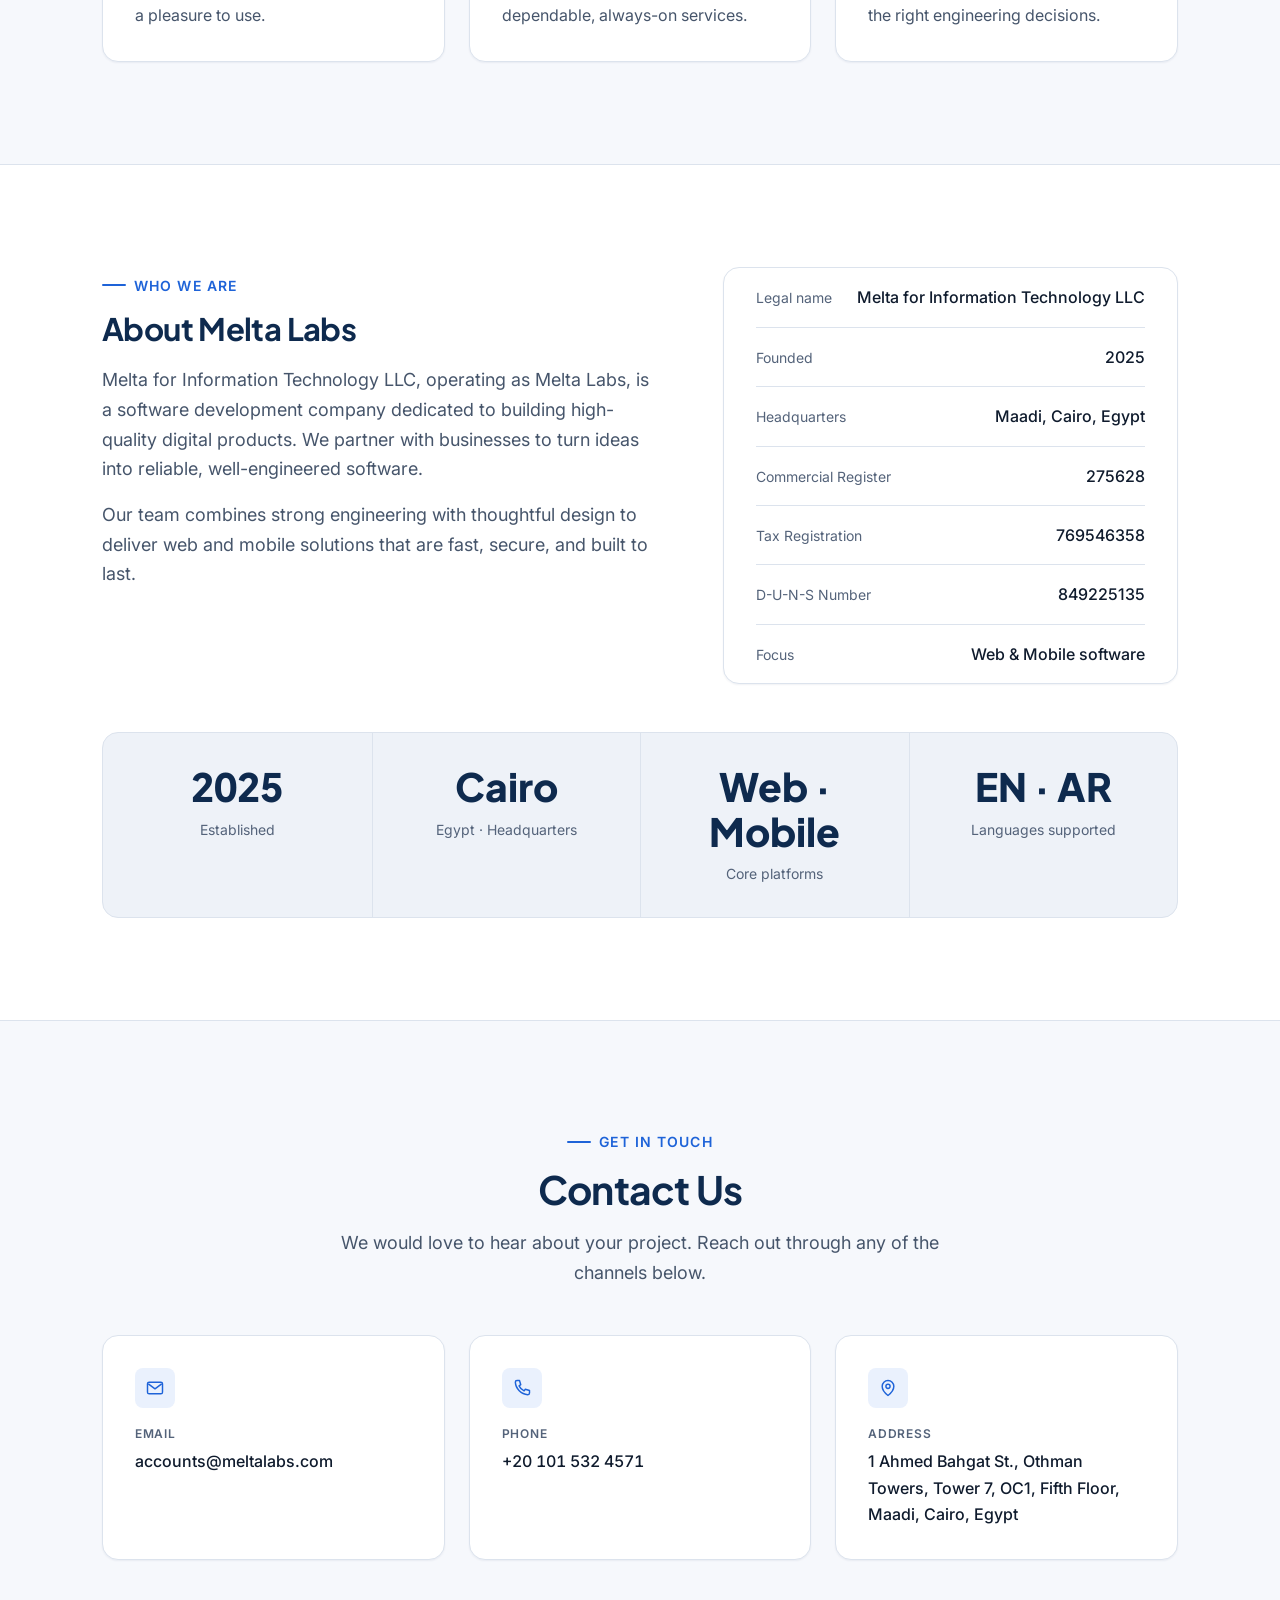
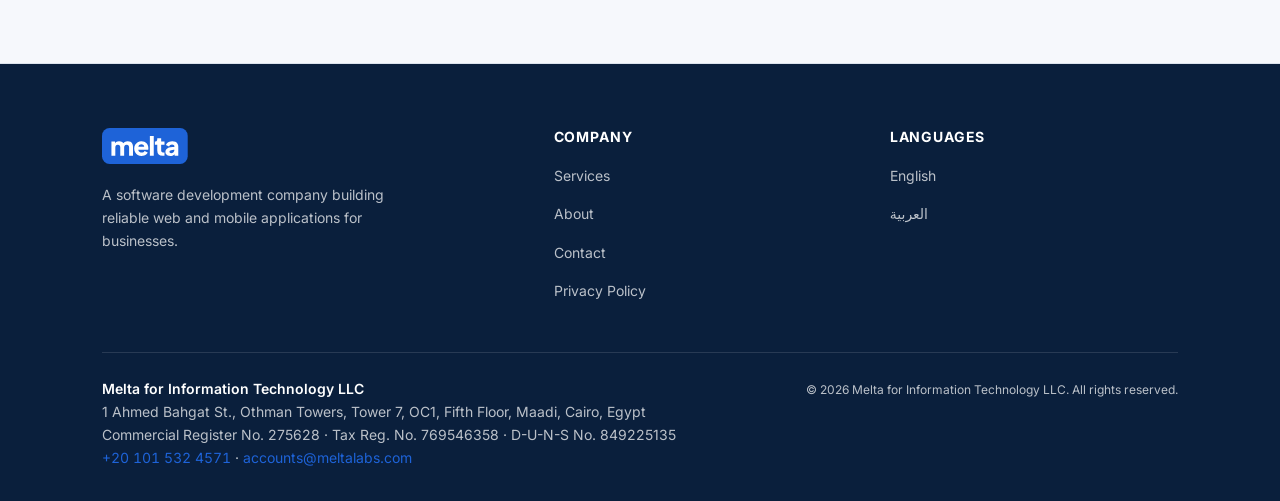
==== commit 494fa647: "Show the melta badge alone in header and footer (drop "Labs") Co-Authored-By: Claude Opus 5.5 <norep" ====
--- a/index.html
+++ b/index.html
@@ -111,7 +111,7 @@
   <header class="site-header" id="site-header">
     <div class="container header-bar">
       <a class="brand" href="/" aria-label="Melta Labs — home">
-        <svg class="brand__logo" viewBox="0 29 100 42" xmlns="http://www.w3.org/2000/svg" aria-hidden="true"><rect x="0" y="29" width="100" height="42" rx="9" fill="#1E63D8"/><path d="M11.00 61.29L11.00 44.74L15.24 44.74L15.24 48.77L14.79 48.11Q15.15 46.20 16.55 45.29Q17.94 44.38 19.88 44.38Q21.94 44.38 23.50 45.42Q25.06 46.47 25.45 48.23L24.15 48.35Q24.97 46.32 26.48 45.35Q28.00 44.38 30.03 44.38Q31.82 44.38 33.20 45.17Q34.58 45.95 35.36 47.36Q36.15 48.77 36.15 50.65L36.15 61.29L31.61 61.29L31.61 51.62Q31.61 50.65 31.26 49.95Q30.91 49.26 30.27 48.86Q29.64 48.47 28.73 48.47Q27.85 48.47 27.20 48.86Q26.55 49.26 26.20 49.95Q25.85 50.65 25.85 51.62L25.85 61.29L21.30 61.29L21.30 51.62Q21.30 50.65 20.95 49.95Q20.61 49.26 19.97 48.86Q19.33 48.47 18.42 48.47Q17.55 48.47 16.89 48.86Q16.24 49.26 15.89 49.95Q15.55 50.65 15.55 51.62L15.55 61.29ZM46.21 61.65Q43.58 61.65 41.64 60.48Q39.70 59.32 38.64 57.35Q37.58 55.38 37.58 52.98Q37.58 50.50 38.68 48.56Q39.79 46.62 41.67 45.50Q43.55 44.38 45.91 44.38Q47.88 44.38 49.39 45.00Q50.91 45.62 51.95 46.74Q53.00 47.86 53.55 49.33Q54.09 50.80 54.09 52.53Q54.09 53.02 54.05 53.48Q54.00 53.95 53.88 54.29L41.48 54.29L41.48 50.95L51.30 50.95L49.15 52.53Q49.45 51.23 49.12 50.21Q48.79 49.20 47.95 48.61Q47.12 48.02 45.91 48.02Q44.73 48.02 43.88 48.59Q43.03 49.17 42.61 50.29Q42.18 51.41 42.27 53.02Q42.15 54.41 42.61 55.47Q43.06 56.53 44.00 57.12Q44.94 57.71 46.27 57.71Q47.48 57.71 48.35 57.23Q49.21 56.74 49.70 55.89L53.33 57.62Q52.85 58.83 51.80 59.74Q50.76 60.65 49.33 61.15Q47.91 61.65 46.21 61.65ZM55.85 61.29L55.85 38.35L60.39 38.35L60.39 61.29ZM70.79 61.47Q67.79 61.47 66.14 59.85Q64.48 58.23 64.48 55.32L64.48 48.68L61.70 48.68L61.70 44.74L61.85 44.74Q63.12 44.74 63.80 44.11Q64.48 43.47 64.48 42.20L64.48 40.98L69.03 40.98L69.03 44.74L72.91 44.74L72.91 48.68L69.03 48.68L69.03 55.02Q69.03 55.86 69.33 56.42Q69.64 56.98 70.27 57.26Q70.91 57.53 71.85 57.53Q72.06 57.53 72.33 57.50Q72.61 57.47 72.91 57.44L72.91 61.29Q72.45 61.35 71.88 61.41Q71.30 61.47 70.79 61.47ZM79.79 61.65Q78.00 61.65 76.70 61.08Q75.39 60.50 74.70 59.42Q74.00 58.35 74.00 56.86Q74.00 55.47 74.64 54.39Q75.27 53.32 76.59 52.59Q77.91 51.86 79.88 51.56L84.94 50.74L84.94 54.08L80.70 54.83Q79.73 55.02 79.21 55.45Q78.70 55.89 78.70 56.71Q78.70 57.47 79.27 57.89Q79.85 58.32 80.70 58.32Q81.82 58.32 82.67 57.83Q83.52 57.35 83.98 56.52Q84.45 55.68 84.45 54.68L84.45 50.38Q84.45 49.44 83.71 48.80Q82.97 48.17 81.70 48.17Q80.48 48.17 79.56 48.83Q78.64 49.50 78.21 50.59L74.58 48.86Q75.06 47.47 76.12 46.47Q77.18 45.47 78.67 44.92Q80.15 44.38 81.91 44.38Q84.00 44.38 85.61 45.14Q87.21 45.89 88.11 47.24Q89.00 48.59 89.00 50.38L89.00 61.29L84.76 61.29L84.76 58.62L85.79 58.44Q85.06 59.53 84.18 60.24Q83.30 60.95 82.21 61.30Q81.12 61.65 79.79 61.65Z" fill="#fff"/></svg><span class="brand__suffix">Labs</span>
+        <svg class="brand__logo" viewBox="0 29 100 42" xmlns="http://www.w3.org/2000/svg" aria-hidden="true"><rect x="0" y="29" width="100" height="42" rx="9" fill="#1E63D8"/><path d="M11.00 61.29L11.00 44.74L15.24 44.74L15.24 48.77L14.79 48.11Q15.15 46.20 16.55 45.29Q17.94 44.38 19.88 44.38Q21.94 44.38 23.50 45.42Q25.06 46.47 25.45 48.23L24.15 48.35Q24.97 46.32 26.48 45.35Q28.00 44.38 30.03 44.38Q31.82 44.38 33.20 45.17Q34.58 45.95 35.36 47.36Q36.15 48.77 36.15 50.65L36.15 61.29L31.61 61.29L31.61 51.62Q31.61 50.65 31.26 49.95Q30.91 49.26 30.27 48.86Q29.64 48.47 28.73 48.47Q27.85 48.47 27.20 48.86Q26.55 49.26 26.20 49.95Q25.85 50.65 25.85 51.62L25.85 61.29L21.30 61.29L21.30 51.62Q21.30 50.65 20.95 49.95Q20.61 49.26 19.97 48.86Q19.33 48.47 18.42 48.47Q17.55 48.47 16.89 48.86Q16.24 49.26 15.89 49.95Q15.55 50.65 15.55 51.62L15.55 61.29ZM46.21 61.65Q43.58 61.65 41.64 60.48Q39.70 59.32 38.64 57.35Q37.58 55.38 37.58 52.98Q37.58 50.50 38.68 48.56Q39.79 46.62 41.67 45.50Q43.55 44.38 45.91 44.38Q47.88 44.38 49.39 45.00Q50.91 45.62 51.95 46.74Q53.00 47.86 53.55 49.33Q54.09 50.80 54.09 52.53Q54.09 53.02 54.05 53.48Q54.00 53.95 53.88 54.29L41.48 54.29L41.48 50.95L51.30 50.95L49.15 52.53Q49.45 51.23 49.12 50.21Q48.79 49.20 47.95 48.61Q47.12 48.02 45.91 48.02Q44.73 48.02 43.88 48.59Q43.03 49.17 42.61 50.29Q42.18 51.41 42.27 53.02Q42.15 54.41 42.61 55.47Q43.06 56.53 44.00 57.12Q44.94 57.71 46.27 57.71Q47.48 57.71 48.35 57.23Q49.21 56.74 49.70 55.89L53.33 57.62Q52.85 58.83 51.80 59.74Q50.76 60.65 49.33 61.15Q47.91 61.65 46.21 61.65ZM55.85 61.29L55.85 38.35L60.39 38.35L60.39 61.29ZM70.79 61.47Q67.79 61.47 66.14 59.85Q64.48 58.23 64.48 55.32L64.48 48.68L61.70 48.68L61.70 44.74L61.85 44.74Q63.12 44.74 63.80 44.11Q64.48 43.47 64.48 42.20L64.48 40.98L69.03 40.98L69.03 44.74L72.91 44.74L72.91 48.68L69.03 48.68L69.03 55.02Q69.03 55.86 69.33 56.42Q69.64 56.98 70.27 57.26Q70.91 57.53 71.85 57.53Q72.06 57.53 72.33 57.50Q72.61 57.47 72.91 57.44L72.91 61.29Q72.45 61.35 71.88 61.41Q71.30 61.47 70.79 61.47ZM79.79 61.65Q78.00 61.65 76.70 61.08Q75.39 60.50 74.70 59.42Q74.00 58.35 74.00 56.86Q74.00 55.47 74.64 54.39Q75.27 53.32 76.59 52.59Q77.91 51.86 79.88 51.56L84.94 50.74L84.94 54.08L80.70 54.83Q79.73 55.02 79.21 55.45Q78.70 55.89 78.70 56.71Q78.70 57.47 79.27 57.89Q79.85 58.32 80.70 58.32Q81.82 58.32 82.67 57.83Q83.52 57.35 83.98 56.52Q84.45 55.68 84.45 54.68L84.45 50.38Q84.45 49.44 83.71 48.80Q82.97 48.17 81.70 48.17Q80.48 48.17 79.56 48.83Q78.64 49.50 78.21 50.59L74.58 48.86Q75.06 47.47 76.12 46.47Q77.18 45.47 78.67 44.92Q80.15 44.38 81.91 44.38Q84.00 44.38 85.61 45.14Q87.21 45.89 88.11 47.24Q89.00 48.59 89.00 50.38L89.00 61.29L84.76 61.29L84.76 58.62L85.79 58.44Q85.06 59.53 84.18 60.24Q83.30 60.95 82.21 61.30Q81.12 61.65 79.79 61.65Z" fill="#fff"/></svg>
       </a>
 
       <nav class="primary-nav" id="primary-nav" aria-label="Primary">
@@ -272,7 +272,7 @@
       <div class="footer-grid">
         <div class="footer-brand">
           <a class="brand" href="/" aria-label="Melta Labs — home">
-            <svg class="brand__logo" viewBox="0 29 100 42" xmlns="http://www.w3.org/2000/svg" aria-hidden="true"><rect x="0" y="29" width="100" height="42" rx="9" fill="#1E63D8"/><path d="M11.00 61.29L11.00 44.74L15.24 44.74L15.24 48.77L14.79 48.11Q15.15 46.20 16.55 45.29Q17.94 44.38 19.88 44.38Q21.94 44.38 23.50 45.42Q25.06 46.47 25.45 48.23L24.15 48.35Q24.97 46.32 26.48 45.35Q28.00 44.38 30.03 44.38Q31.82 44.38 33.20 45.17Q34.58 45.95 35.36 47.36Q36.15 48.77 36.15 50.65L36.15 61.29L31.61 61.29L31.61 51.62Q31.61 50.65 31.26 49.95Q30.91 49.26 30.27 48.86Q29.64 48.47 28.73 48.47Q27.85 48.47 27.20 48.86Q26.55 49.26 26.20 49.95Q25.85 50.65 25.85 51.62L25.85 61.29L21.30 61.29L21.30 51.62Q21.30 50.65 20.95 49.95Q20.61 49.26 19.97 48.86Q19.33 48.47 18.42 48.47Q17.55 48.47 16.89 48.86Q16.24 49.26 15.89 49.95Q15.55 50.65 15.55 51.62L15.55 61.29ZM46.21 61.65Q43.58 61.65 41.64 60.48Q39.70 59.32 38.64 57.35Q37.58 55.38 37.58 52.98Q37.58 50.50 38.68 48.56Q39.79 46.62 41.67 45.50Q43.55 44.38 45.91 44.38Q47.88 44.38 49.39 45.00Q50.91 45.62 51.95 46.74Q53.00 47.86 53.55 49.33Q54.09 50.80 54.09 52.53Q54.09 53.02 54.05 53.48Q54.00 53.95 53.88 54.29L41.48 54.29L41.48 50.95L51.30 50.95L49.15 52.53Q49.45 51.23 49.12 50.21Q48.79 49.20 47.95 48.61Q47.12 48.02 45.91 48.02Q44.73 48.02 43.88 48.59Q43.03 49.17 42.61 50.29Q42.18 51.41 42.27 53.02Q42.15 54.41 42.61 55.47Q43.06 56.53 44.00 57.12Q44.94 57.71 46.27 57.71Q47.48 57.71 48.35 57.23Q49.21 56.74 49.70 55.89L53.33 57.62Q52.85 58.83 51.80 59.74Q50.76 60.65 49.33 61.15Q47.91 61.65 46.21 61.65ZM55.85 61.29L55.85 38.35L60.39 38.35L60.39 61.29ZM70.79 61.47Q67.79 61.47 66.14 59.85Q64.48 58.23 64.48 55.32L64.48 48.68L61.70 48.68L61.70 44.74L61.85 44.74Q63.12 44.74 63.80 44.11Q64.48 43.47 64.48 42.20L64.48 40.98L69.03 40.98L69.03 44.74L72.91 44.74L72.91 48.68L69.03 48.68L69.03 55.02Q69.03 55.86 69.33 56.42Q69.64 56.98 70.27 57.26Q70.91 57.53 71.85 57.53Q72.06 57.53 72.33 57.50Q72.61 57.47 72.91 57.44L72.91 61.29Q72.45 61.35 71.88 61.41Q71.30 61.47 70.79 61.47ZM79.79 61.65Q78.00 61.65 76.70 61.08Q75.39 60.50 74.70 59.42Q74.00 58.35 74.00 56.86Q74.00 55.47 74.64 54.39Q75.27 53.32 76.59 52.59Q77.91 51.86 79.88 51.56L84.94 50.74L84.94 54.08L80.70 54.83Q79.73 55.02 79.21 55.45Q78.70 55.89 78.70 56.71Q78.70 57.47 79.27 57.89Q79.85 58.32 80.70 58.32Q81.82 58.32 82.67 57.83Q83.52 57.35 83.98 56.52Q84.45 55.68 84.45 54.68L84.45 50.38Q84.45 49.44 83.71 48.80Q82.97 48.17 81.70 48.17Q80.48 48.17 79.56 48.83Q78.64 49.50 78.21 50.59L74.58 48.86Q75.06 47.47 76.12 46.47Q77.18 45.47 78.67 44.92Q80.15 44.38 81.91 44.38Q84.00 44.38 85.61 45.14Q87.21 45.89 88.11 47.24Q89.00 48.59 89.00 50.38L89.00 61.29L84.76 61.29L84.76 58.62L85.79 58.44Q85.06 59.53 84.18 60.24Q83.30 60.95 82.21 61.30Q81.12 61.65 79.79 61.65Z" fill="#fff"/></svg><span class="brand__suffix">Labs</span>
+            <svg class="brand__logo" viewBox="0 29 100 42" xmlns="http://www.w3.org/2000/svg" aria-hidden="true"><rect x="0" y="29" width="100" height="42" rx="9" fill="#1E63D8"/><path d="M11.00 61.29L11.00 44.74L15.24 44.74L15.24 48.77L14.79 48.11Q15.15 46.20 16.55 45.29Q17.94 44.38 19.88 44.38Q21.94 44.38 23.50 45.42Q25.06 46.47 25.45 48.23L24.15 48.35Q24.97 46.32 26.48 45.35Q28.00 44.38 30.03 44.38Q31.82 44.38 33.20 45.17Q34.58 45.95 35.36 47.36Q36.15 48.77 36.15 50.65L36.15 61.29L31.61 61.29L31.61 51.62Q31.61 50.65 31.26 49.95Q30.91 49.26 30.27 48.86Q29.64 48.47 28.73 48.47Q27.85 48.47 27.20 48.86Q26.55 49.26 26.20 49.95Q25.85 50.65 25.85 51.62L25.85 61.29L21.30 61.29L21.30 51.62Q21.30 50.65 20.95 49.95Q20.61 49.26 19.97 48.86Q19.33 48.47 18.42 48.47Q17.55 48.47 16.89 48.86Q16.24 49.26 15.89 49.95Q15.55 50.65 15.55 51.62L15.55 61.29ZM46.21 61.65Q43.58 61.65 41.64 60.48Q39.70 59.32 38.64 57.35Q37.58 55.38 37.58 52.98Q37.58 50.50 38.68 48.56Q39.79 46.62 41.67 45.50Q43.55 44.38 45.91 44.38Q47.88 44.38 49.39 45.00Q50.91 45.62 51.95 46.74Q53.00 47.86 53.55 49.33Q54.09 50.80 54.09 52.53Q54.09 53.02 54.05 53.48Q54.00 53.95 53.88 54.29L41.48 54.29L41.48 50.95L51.30 50.95L49.15 52.53Q49.45 51.23 49.12 50.21Q48.79 49.20 47.95 48.61Q47.12 48.02 45.91 48.02Q44.73 48.02 43.88 48.59Q43.03 49.17 42.61 50.29Q42.18 51.41 42.27 53.02Q42.15 54.41 42.61 55.47Q43.06 56.53 44.00 57.12Q44.94 57.71 46.27 57.71Q47.48 57.71 48.35 57.23Q49.21 56.74 49.70 55.89L53.33 57.62Q52.85 58.83 51.80 59.74Q50.76 60.65 49.33 61.15Q47.91 61.65 46.21 61.65ZM55.85 61.29L55.85 38.35L60.39 38.35L60.39 61.29ZM70.79 61.47Q67.79 61.47 66.14 59.85Q64.48 58.23 64.48 55.32L64.48 48.68L61.70 48.68L61.70 44.74L61.85 44.74Q63.12 44.74 63.80 44.11Q64.48 43.47 64.48 42.20L64.48 40.98L69.03 40.98L69.03 44.74L72.91 44.74L72.91 48.68L69.03 48.68L69.03 55.02Q69.03 55.86 69.33 56.42Q69.64 56.98 70.27 57.26Q70.91 57.53 71.85 57.53Q72.06 57.53 72.33 57.50Q72.61 57.47 72.91 57.44L72.91 61.29Q72.45 61.35 71.88 61.41Q71.30 61.47 70.79 61.47ZM79.79 61.65Q78.00 61.65 76.70 61.08Q75.39 60.50 74.70 59.42Q74.00 58.35 74.00 56.86Q74.00 55.47 74.64 54.39Q75.27 53.32 76.59 52.59Q77.91 51.86 79.88 51.56L84.94 50.74L84.94 54.08L80.70 54.83Q79.73 55.02 79.21 55.45Q78.70 55.89 78.70 56.71Q78.70 57.47 79.27 57.89Q79.85 58.32 80.70 58.32Q81.82 58.32 82.67 57.83Q83.52 57.35 83.98 56.52Q84.45 55.68 84.45 54.68L84.45 50.38Q84.45 49.44 83.71 48.80Q82.97 48.17 81.70 48.17Q80.48 48.17 79.56 48.83Q78.64 49.50 78.21 50.59L74.58 48.86Q75.06 47.47 76.12 46.47Q77.18 45.47 78.67 44.92Q80.15 44.38 81.91 44.38Q84.00 44.38 85.61 45.14Q87.21 45.89 88.11 47.24Q89.00 48.59 89.00 50.38L89.00 61.29L84.76 61.29L84.76 58.62L85.79 58.44Q85.06 59.53 84.18 60.24Q83.30 60.95 82.21 61.30Q81.12 61.65 79.79 61.65Z" fill="#fff"/></svg>
           </a>
           <p>A software development company building reliable web and mobile applications for businesses.</p>
         </div>
--- a/assets/styles.css
+++ b/assets/styles.css
@@ -199,7 +199,6 @@
 .brand { display: inline-flex; align-items: center; gap: var(--space-2); color: var(--color-ink-900); font-family: var(--font-heading); font-weight: 700; font-size: var(--fs-md); }
 .brand:hover { color: var(--color-ink-900); }
 .brand__logo { display: block; block-size: 36px; inline-size: auto; aspect-ratio: 100 / 42; flex: none; }
-.brand__suffix { font-size: var(--fs-md); }
 
 .primary-nav { margin-inline-start: auto; }
 .primary-nav ul { display: flex; align-items: center; gap: var(--space-6); }
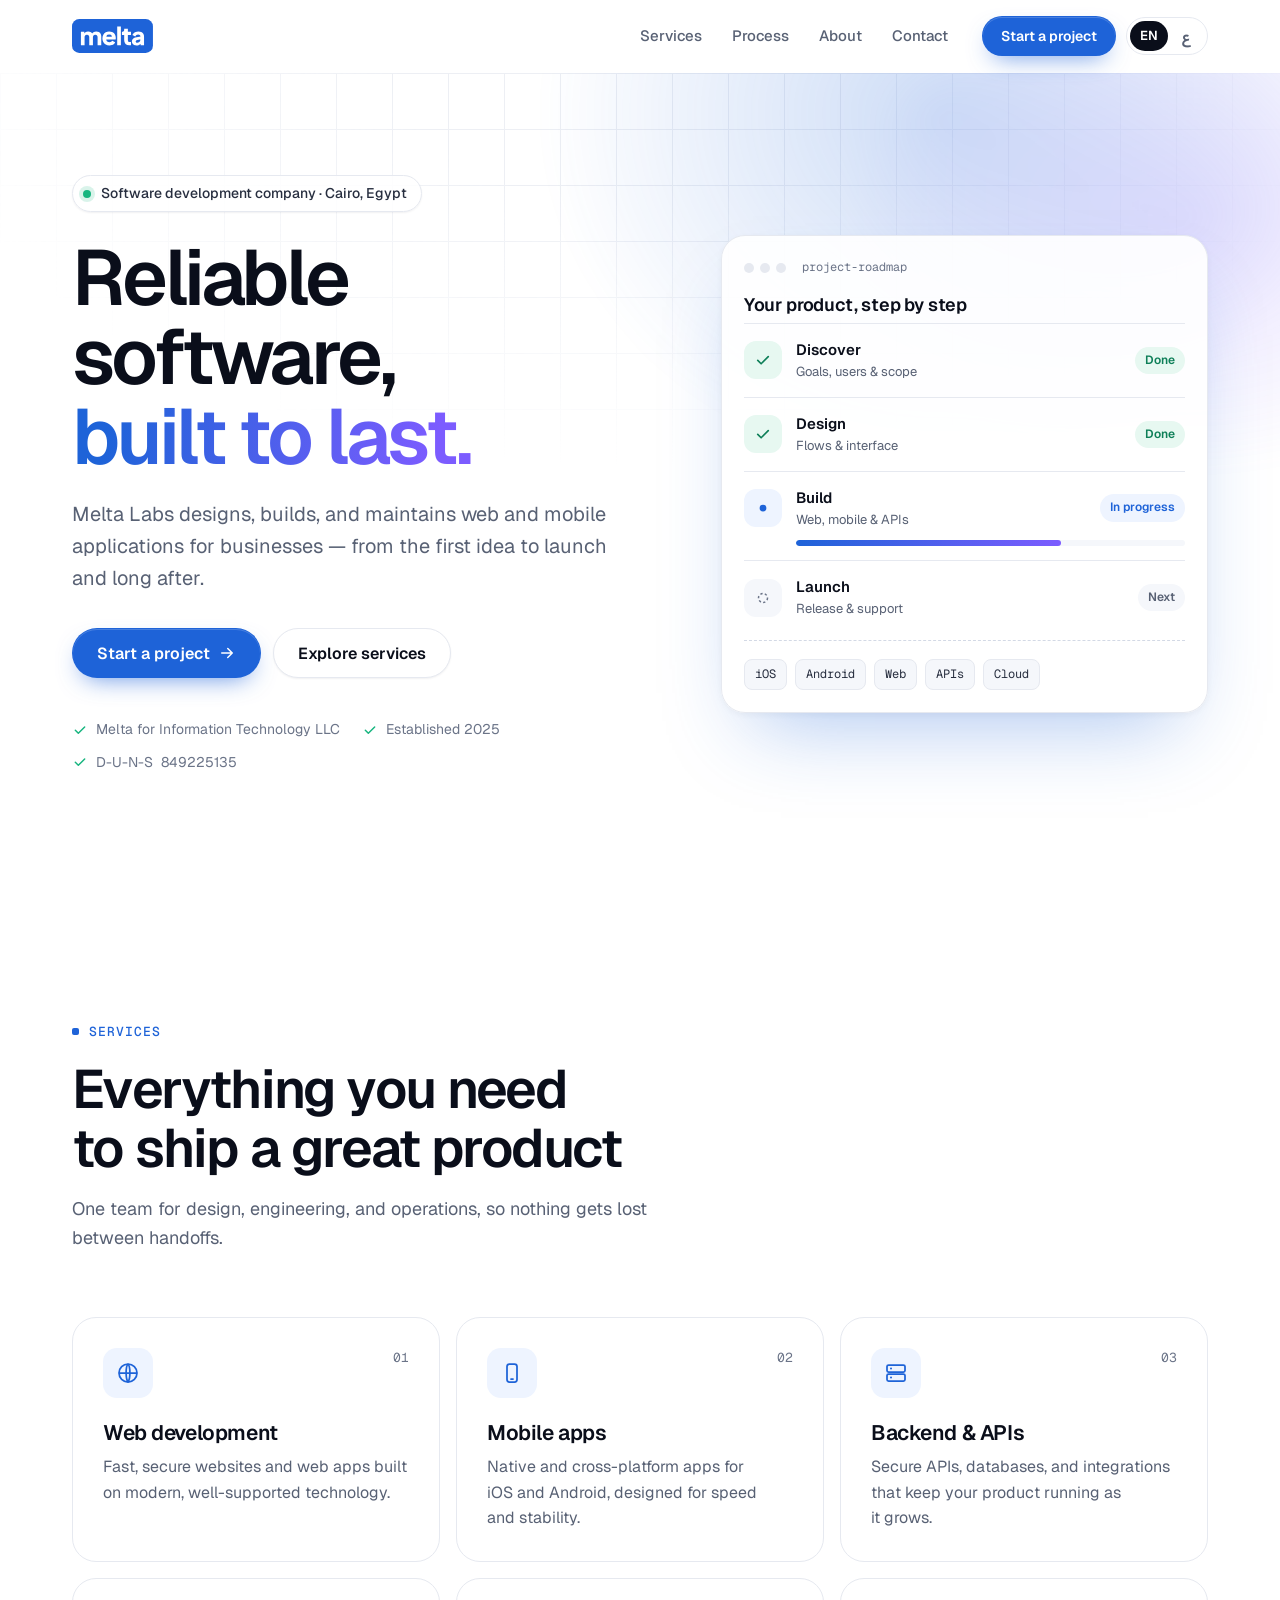
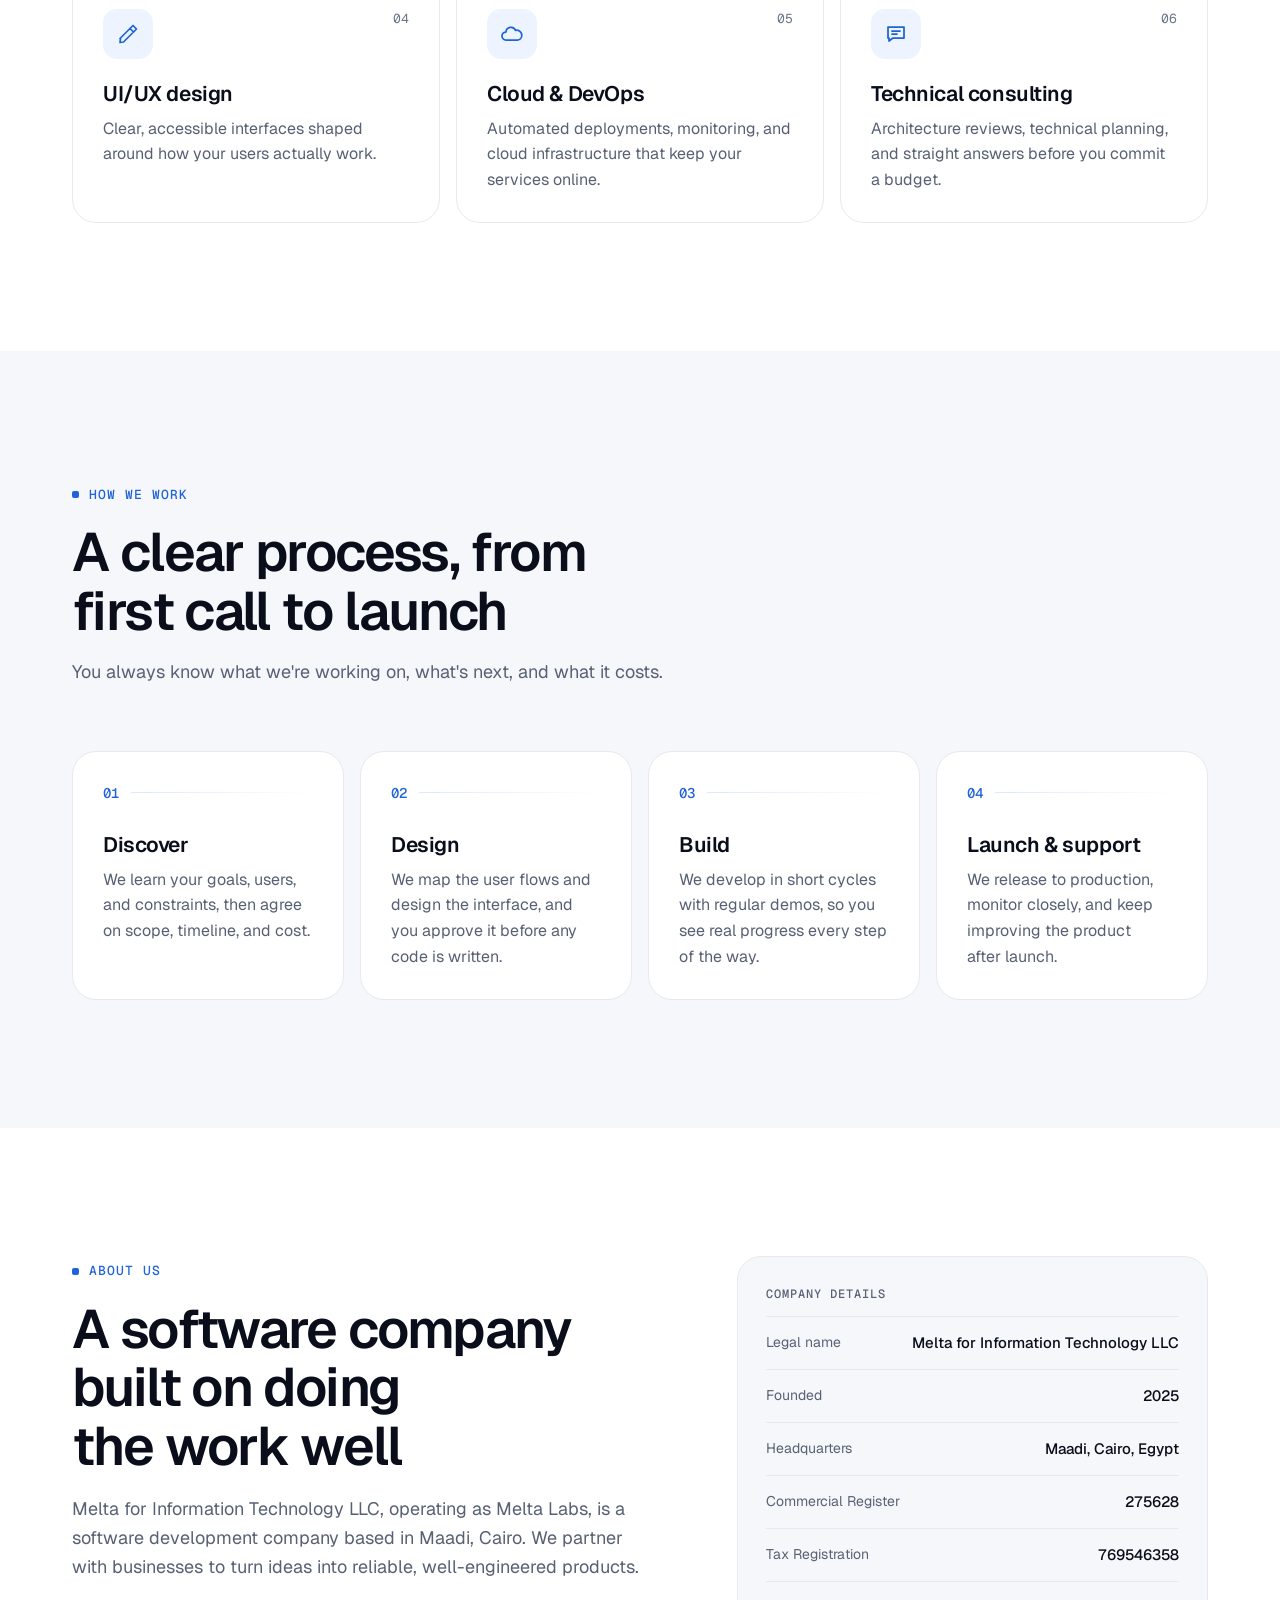
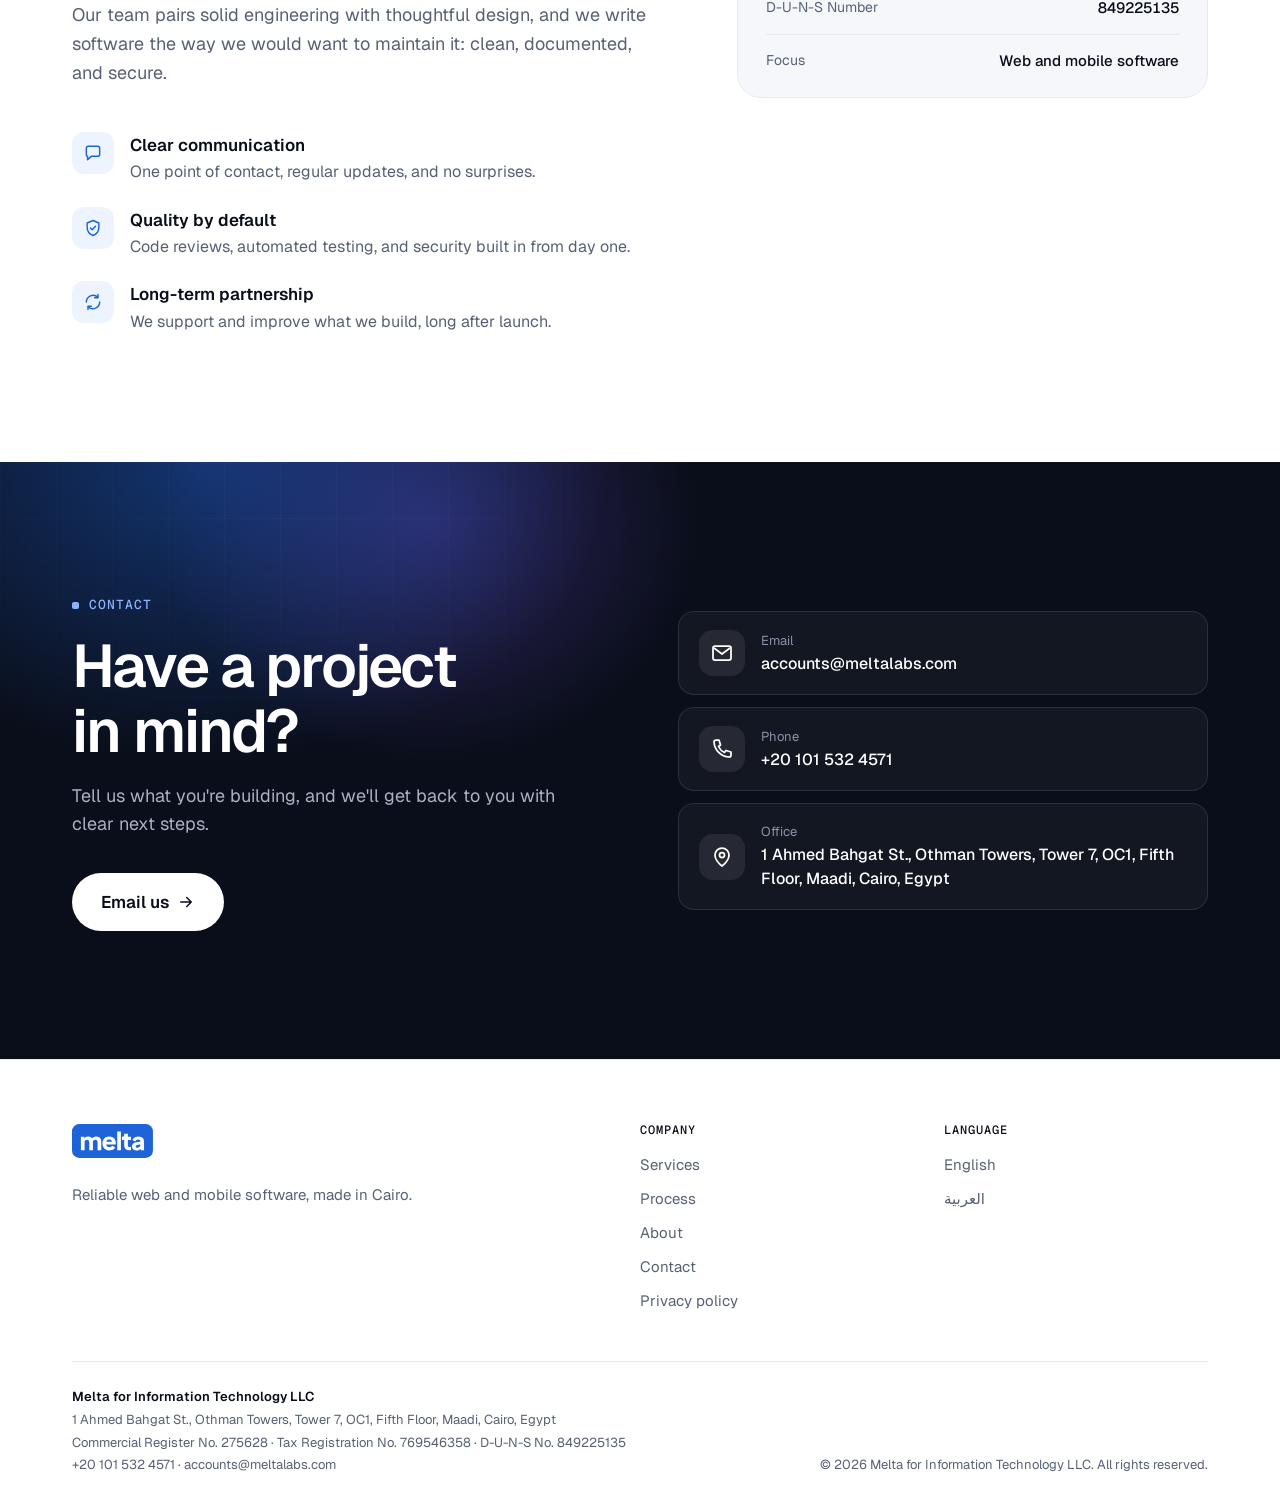
==== commit ee0db3f4: "Redesign: modern layout, new palette and type, copy audit - Palette: logo blue + ink, violet gradien" ====
--- a/index.html
+++ b/index.html
@@ -46,9 +46,10 @@
   <!-- Fonts -->
   <link rel="preconnect" href="https://fonts.googleapis.com" />
   <link rel="preconnect" href="https://fonts.gstatic.com" crossorigin />
-  <link href="https://fonts.googleapis.com/css2?family=Plus+Jakarta+Sans:wght@600;700;800&family=Inter:wght@400;500;600&family=IBM+Plex+Sans+Arabic:wght@400;500;600;700&display=swap" rel="stylesheet" />
+  <link href="https://fonts.googleapis.com/css2?family=Geist:wght@400..700&family=Geist+Mono:wght@400;500&family=Readex+Pro:wght@300..700&display=swap" rel="stylesheet" />
 
   <link rel="stylesheet" href="/assets/styles.css" />
+  <script>document.documentElement.classList.add('js')</script>
 
   <!-- Structured data -->
   <script type="application/ld+json">
@@ -117,20 +118,20 @@
       <nav class="primary-nav" id="primary-nav" aria-label="Primary">
         <ul>
           <li><a href="#services">Services</a></li>
+          <li><a href="#process">Process</a></li>
           <li><a href="#about">About</a></li>
           <li><a href="#contact">Contact</a></li>
         </ul>
       </nav>
 
       <div class="header-actions">
-        <a class="btn btn--primary btn--sm" href="#contact">Get in touch</a>
+        <a class="btn btn--primary btn--sm" href="#contact">Start a project</a>
         <div class="lang-toggle" role="group" aria-label="Language">
           <a href="/" aria-current="true" lang="en">EN</a>
           <a href="/ar/" hreflang="ar" lang="ar">ع</a>
         </div>
         <button class="nav-toggle" id="nav-toggle" aria-label="Open menu" aria-expanded="false" aria-controls="primary-nav">
-          <svg class="icon-open" viewBox="0 0 24 24" fill="none"><path d="M4 7h16M4 12h16M4 17h16" stroke="currentColor" stroke-width="2" stroke-linecap="round"/></svg>
-          <svg class="icon-close" viewBox="0 0 24 24" fill="none"><path d="M6 6l12 12M18 6L6 18" stroke="currentColor" stroke-width="2" stroke-linecap="round"/></svg>
+          <svg class="icon-open" viewBox="0 0 24 24" fill="none" aria-hidden="true"><path d="M4 7h16M4 12h16M4 17h16" stroke="currentColor" stroke-width="2" stroke-linecap="round"/></svg><svg class="icon-close" viewBox="0 0 24 24" fill="none" aria-hidden="true"><path d="M6 6l12 12M18 6L6 18" stroke="currentColor" stroke-width="2" stroke-linecap="round"/></svg>
         </button>
       </div>
     </div>
@@ -141,126 +142,180 @@
     <section class="hero" aria-labelledby="hero-h">
       <div class="container hero__grid">
         <div>
-          <span class="eyebrow">Software Development Company</span>
-          <h1 id="hero-h">Reliable software, engineered in Cairo for businesses everywhere</h1>
-          <p class="hero__lead">Melta Labs is a software development company that designs, builds, and maintains reliable web and mobile applications for businesses.</p>
+          <span class="pill"><span class="pill__dot" aria-hidden="true"></span>Software development company · Cairo, Egypt</span>
+          <h1 id="hero-h">Reliable software, <span class="grad">built to last.</span></h1>
+          <p class="hero__lead">Melta Labs designs, builds, and maintains web and mobile applications for businesses — from the first idea to launch and long after.</p>
           <div class="hero__cta">
-            <a class="btn btn--primary" href="#contact">Get in touch</a>
-            <a class="btn btn--ghost" href="#services">Our services</a>
+            <a class="btn btn--primary" href="#contact">Start a project <svg viewBox="0 0 24 24" fill="none" aria-hidden="true"><path d="M5 12h14M13 6l6 6-6 6" stroke="currentColor" stroke-width="2" stroke-linecap="round" stroke-linejoin="round"/></svg></a>
+            <a class="btn btn--ghost" href="#services">Explore services</a>
           </div>
           <p class="trust-strip">
-            <span><bdi dir="ltr">Melta for Information Technology LLC</bdi></span>
-            <span>Maadi, Cairo, Egypt</span>
-            <span>Est. 2025</span>
+            <span><svg viewBox="0 0 24 24" fill="none" aria-hidden="true"><path d="m5 12.5 4.5 4.5L19 7.5" stroke="currentColor" stroke-width="2.2" stroke-linecap="round" stroke-linejoin="round"/></svg><bdi dir="ltr">Melta for Information Technology LLC</bdi></span>
+            <span><svg viewBox="0 0 24 24" fill="none" aria-hidden="true"><path d="m5 12.5 4.5 4.5L19 7.5" stroke="currentColor" stroke-width="2.2" stroke-linecap="round" stroke-linejoin="round"/></svg>Established 2025</span>
+            <span><svg viewBox="0 0 24 24" fill="none" aria-hidden="true"><path d="m5 12.5 4.5 4.5L19 7.5" stroke="currentColor" stroke-width="2.2" stroke-linecap="round" stroke-linejoin="round"/></svg>D-U-N-S <bdi dir="ltr">849225135</bdi></span>
           </p>
         </div>
-        <aside class="capability-panel" aria-label="Capabilities">
-          <h2>Capabilities</h2>
-          <ul class="capability-list">
-            <li><span class="mini-icon" aria-hidden="true"><svg viewBox="0 0 24 24" fill="none"><circle cx="12" cy="12" r="9" stroke="currentColor" stroke-width="1.75"/><path d="M3 12h18M12 3c2.5 2.5 2.5 15 0 18M12 3c-2.5 2.5-2.5 15 0 18" stroke="currentColor" stroke-width="1.75"/></svg></span><span>Web &amp; mobile applications</span></li>
-            <li><span class="mini-icon" aria-hidden="true"><svg viewBox="0 0 24 24" fill="none"><rect x="3" y="4" width="18" height="12" rx="2" stroke="currentColor" stroke-width="1.75"/><path d="M8 20h8" stroke="currentColor" stroke-width="1.75" stroke-linecap="round"/></svg></span><span>Backend systems &amp; APIs</span></li>
-            <li><span class="mini-icon" aria-hidden="true"><svg viewBox="0 0 24 24" fill="none"><path d="M6 18a4 4 0 0 1 0-8 5 5 0 0 1 9.6-1.6A3.5 3.5 0 0 1 18 18H6Z" stroke="currentColor" stroke-width="1.75" stroke-linejoin="round"/></svg></span><span>Cloud &amp; DevOps</span></li>
-            <li><span class="mini-icon" aria-hidden="true"><svg viewBox="0 0 24 24" fill="none"><path d="M12 3l2.5 5 5.5.8-4 3.9.9 5.5L12 17l-4.9 2.6.9-5.5-4-3.9 5.5-.8L12 3Z" stroke="currentColor" stroke-width="1.6" stroke-linejoin="round"/></svg></span><span>Product design &amp; UX</span></li>
+        <div class="hero-card reveal" aria-hidden="true">
+          <div class="hero-card__bar"><i></i><i></i><i></i><span>project-roadmap</span></div>
+          <h2>Your product, step by step</h2>
+          <ul class="pipeline">
+              <li class="is-done">
+                <span class="pipeline__icon"><svg viewBox="0 0 24 24" fill="none" aria-hidden="true"><path d="m5 12.5 4.5 4.5L19 7.5" stroke="currentColor" stroke-width="2.2" stroke-linecap="round" stroke-linejoin="round"/></svg></span>
+                <div><strong>Discover</strong><small>Goals, users &amp; scope</small></div>
+                <span class="badge">Done</span>
+              </li>
+              <li class="is-done">
+                <span class="pipeline__icon"><svg viewBox="0 0 24 24" fill="none" aria-hidden="true"><path d="m5 12.5 4.5 4.5L19 7.5" stroke="currentColor" stroke-width="2.2" stroke-linecap="round" stroke-linejoin="round"/></svg></span>
+                <div><strong>Design</strong><small>Flows &amp; interface</small></div>
+                <span class="badge">Done</span>
+              </li>
+              <li class="is-active">
+                <span class="pipeline__icon"><svg viewBox="0 0 24 24" fill="none" aria-hidden="true"><circle class="pulse" cx="12" cy="12" r="4.5" fill="currentColor"/></svg></span>
+                <div><strong>Build</strong><small>Web, mobile &amp; APIs</small></div>
+                <span class="badge">In progress</span>
+                <div class="progress"><span></span></div>
+              </li>
+              <li class="is-next">
+                <span class="pipeline__icon"><svg viewBox="0 0 24 24" fill="none" aria-hidden="true"><circle cx="12" cy="12" r="6" stroke="currentColor" stroke-width="2" stroke-dasharray="3 3"/></svg></span>
+                <div><strong>Launch</strong><small>Release &amp; support</small></div>
+                <span class="badge">Next</span>
+              </li>
           </ul>
-        </aside>
+          <div class="chips"><span class="chip">iOS</span><span class="chip">Android</span><span class="chip">Web</span><span class="chip">APIs</span><span class="chip">Cloud</span></div>
+        </div>
       </div>
     </section>
 
     <!-- Services -->
-    <section class="section section--band" id="services" aria-labelledby="services-h">
+    <section class="section" id="services" aria-labelledby="services-h">
       <div class="container">
-        <div class="section-head">
-          <span class="eyebrow">What we do</span>
-          <h2 id="services-h">Our Services</h2>
-          <p>End-to-end software development, from idea to production and beyond.</p>
+        <div class="section-head reveal">
+          <span class="eyebrow">Services</span>
+          <h2 id="services-h">Everything you need to ship a great product</h2>
+          <p>One team for design, engineering, and operations, so nothing gets lost between handoffs.</p>
         </div>
         <ul class="card-grid">
-          <li class="service-card">
-            <span class="icon-tile" aria-hidden="true"><svg viewBox="0 0 24 24" fill="none"><circle cx="12" cy="12" r="9" stroke="currentColor" stroke-width="1.75"/><path d="M3 12h18M12 3c2.5 2.5 2.5 15 0 18M12 3c-2.5 2.5-2.5 15 0 18" stroke="currentColor" stroke-width="1.75"/></svg></span>
-            <h3>Web Development</h3>
-            <p>Fast, secure, and scalable websites and web applications built with modern frameworks and best practices.</p>
-          </li>
-          <li class="service-card">
-            <span class="icon-tile" aria-hidden="true"><svg viewBox="0 0 24 24" fill="none"><rect x="7" y="3" width="10" height="18" rx="2.5" stroke="currentColor" stroke-width="1.75"/><path d="M11 18h2" stroke="currentColor" stroke-width="1.75" stroke-linecap="round"/></svg></span>
-            <h3>Mobile Apps</h3>
-            <p>Native and cross-platform mobile applications for iOS and Android, designed for performance and reliability.</p>
-          </li>
-          <li class="service-card">
-            <span class="icon-tile" aria-hidden="true"><svg viewBox="0 0 24 24" fill="none"><rect x="3" y="4" width="18" height="7" rx="1.6" stroke="currentColor" stroke-width="1.75"/><rect x="3" y="13" width="18" height="7" rx="1.6" stroke="currentColor" stroke-width="1.75"/><path d="M7 7.5h.01M7 16.5h.01" stroke="currentColor" stroke-width="2" stroke-linecap="round"/></svg></span>
+          <li class="service-card reveal">
+            <span class="service-card__num" aria-hidden="true">01</span>
+            <span class="icon-tile"><svg viewBox="0 0 24 24" fill="none" aria-hidden="true"><circle cx="12" cy="12" r="9" stroke="currentColor" stroke-width="1.75"/><path d="M3 12h18M12 3c2.5 2.5 2.5 15 0 18M12 3c-2.5 2.5-2.5 15 0 18" stroke="currentColor" stroke-width="1.75"/></svg></span>
+            <h3>Web development</h3>
+            <p>Fast, secure websites and web apps built on modern, well-supported technology.</p>
+          </li>
+          <li class="service-card reveal">
+            <span class="service-card__num" aria-hidden="true">02</span>
+            <span class="icon-tile"><svg viewBox="0 0 24 24" fill="none" aria-hidden="true"><rect x="7" y="3" width="10" height="18" rx="2.5" stroke="currentColor" stroke-width="1.75"/><path d="M11 18h2" stroke="currentColor" stroke-width="1.75" stroke-linecap="round"/></svg></span>
+            <h3>Mobile apps</h3>
+            <p>Native and cross-platform apps for iOS and Android, designed for speed and stability.</p>
+          </li>
+          <li class="service-card reveal">
+            <span class="service-card__num" aria-hidden="true">03</span>
+            <span class="icon-tile"><svg viewBox="0 0 24 24" fill="none" aria-hidden="true"><rect x="3" y="4" width="18" height="7" rx="1.6" stroke="currentColor" stroke-width="1.75"/><rect x="3" y="13" width="18" height="7" rx="1.6" stroke="currentColor" stroke-width="1.75"/><path d="M7 7.5h.01M7 16.5h.01" stroke="currentColor" stroke-width="2" stroke-linecap="round"/></svg></span>
             <h3>Backend &amp; APIs</h3>
-            <p>Robust server-side systems, cloud infrastructure, and APIs that power your products at scale.</p>
-          </li>
-          <li class="service-card">
-            <span class="icon-tile" aria-hidden="true"><svg viewBox="0 0 24 24" fill="none"><path d="M4 16.5 14 6.5l3.5 3.5L7.5 20 4 20.5l.5-4Z" stroke="currentColor" stroke-width="1.75" stroke-linejoin="round"/><path d="M14 6.5 17 3.5 20.5 7 17.5 10" stroke="currentColor" stroke-width="1.75" stroke-linejoin="round"/></svg></span>
-            <h3>UI/UX Design</h3>
-            <p>Clean, intuitive interfaces and user experiences that make your software a pleasure to use.</p>
-          </li>
-          <li class="service-card">
-            <span class="icon-tile" aria-hidden="true"><svg viewBox="0 0 24 24" fill="none"><path d="M6 18a4 4 0 0 1 0-8 5 5 0 0 1 9.6-1.6A3.5 3.5 0 0 1 18 18H6Z" stroke="currentColor" stroke-width="1.75" stroke-linejoin="round"/></svg></span>
+            <p>Secure APIs, databases, and integrations that keep your product running as it grows.</p>
+          </li>
+          <li class="service-card reveal">
+            <span class="service-card__num" aria-hidden="true">04</span>
+            <span class="icon-tile"><svg viewBox="0 0 24 24" fill="none" aria-hidden="true"><path d="M4 16.5 14 6.5l3.5 3.5L7.5 20 4 20.5l.5-4Z" stroke="currentColor" stroke-width="1.75" stroke-linejoin="round"/><path d="M14 6.5 17 3.5 20.5 7 17.5 10" stroke="currentColor" stroke-width="1.75" stroke-linejoin="round"/></svg></span>
+            <h3>UI/UX design</h3>
+            <p>Clear, accessible interfaces shaped around how your users actually work.</p>
+          </li>
+          <li class="service-card reveal">
+            <span class="service-card__num" aria-hidden="true">05</span>
+            <span class="icon-tile"><svg viewBox="0 0 24 24" fill="none" aria-hidden="true"><path d="M6 18a4 4 0 0 1 0-8 5 5 0 0 1 9.6-1.6A3.5 3.5 0 0 1 18 18H6Z" stroke="currentColor" stroke-width="1.75" stroke-linejoin="round"/></svg></span>
             <h3>Cloud &amp; DevOps</h3>
-            <p>Deployment automation, monitoring, and cloud architecture for dependable, always-on services.</p>
-          </li>
-          <li class="service-card">
-            <span class="icon-tile" aria-hidden="true"><svg viewBox="0 0 24 24" fill="none"><path d="M4 5h16v11H9l-4 3v-3H4V5Z" stroke="currentColor" stroke-width="1.75" stroke-linejoin="round"/><path d="M8 9h8M8 12h5" stroke="currentColor" stroke-width="1.75" stroke-linecap="round"/></svg></span>
-            <h3>Consulting</h3>
-            <p>Technical guidance and software strategy to help your business make the right engineering decisions.</p>
+            <p>Automated deployments, monitoring, and cloud infrastructure that keep your services online.</p>
+          </li>
+          <li class="service-card reveal">
+            <span class="service-card__num" aria-hidden="true">06</span>
+            <span class="icon-tile"><svg viewBox="0 0 24 24" fill="none" aria-hidden="true"><path d="M4 5h16v11H9l-4 3v-3H4V5Z" stroke="currentColor" stroke-width="1.75" stroke-linejoin="round"/><path d="M8 9h8M8 12h5" stroke="currentColor" stroke-width="1.75" stroke-linecap="round"/></svg></span>
+            <h3>Technical consulting</h3>
+            <p>Architecture reviews, technical planning, and straight answers before you commit a budget.</p>
           </li>
         </ul>
+      </div>
+    </section>
+
+    <!-- Process -->
+    <section class="section section--tint" id="process" aria-labelledby="process-h">
+      <div class="container">
+        <div class="section-head reveal">
+          <span class="eyebrow">How we work</span>
+          <h2 id="process-h">A clear process, from first call to launch</h2>
+          <p>You always know what we're working on, what's next, and what it costs.</p>
+        </div>
+        <ol class="steps-grid" role="list">
+          <li class="process-step reveal">
+            <span class="process-step__num" aria-hidden="true">01</span>
+            <h3>Discover</h3>
+            <p>We learn your goals, users, and constraints, then agree on scope, timeline, and cost.</p>
+          </li>
+          <li class="process-step reveal">
+            <span class="process-step__num" aria-hidden="true">02</span>
+            <h3>Design</h3>
+            <p>We map the user flows and design the interface, and you approve it before any code is written.</p>
+          </li>
+          <li class="process-step reveal">
+            <span class="process-step__num" aria-hidden="true">03</span>
+            <h3>Build</h3>
+            <p>We develop in short cycles with regular demos, so you see real progress every step of the way.</p>
+          </li>
+          <li class="process-step reveal">
+            <span class="process-step__num" aria-hidden="true">04</span>
+            <h3>Launch &amp; support</h3>
+            <p>We release to production, monitor closely, and keep improving the product after launch.</p>
+          </li>
+        </ol>
       </div>
     </section>
 
     <!-- About -->
     <section class="section" id="about" aria-labelledby="about-h">
-      <div class="container">
-        <div class="about__top">
-          <div class="about__narrative">
-            <span class="eyebrow">Who we are</span>
-            <h2 id="about-h">About Melta Labs</h2>
-            <p><bdi dir="ltr">Melta for Information Technology LLC</bdi>, operating as Melta Labs, is a software development company dedicated to building high-quality digital products. We partner with businesses to turn ideas into reliable, well-engineered software.</p>
-            <p>Our team combines strong engineering with thoughtful design to deliver web and mobile solutions that are fast, secure, and built to last.</p>
-          </div>
-          <dl class="facts" aria-label="Company facts">
+      <div class="container about">
+        <div class="about__narrative reveal">
+          <span class="eyebrow">About us</span>
+          <h2 id="about-h">A software company built on doing the work well</h2>
+            <p><bdi dir="ltr">Melta for Information Technology LLC</bdi>, operating as Melta Labs, is a software development company based in Maadi, Cairo. We partner with businesses to turn ideas into reliable, well-engineered products.</p>
+            <p>Our team pairs solid engineering with thoughtful design, and we write software the way we would want to maintain it: clean, documented, and secure.</p>
+          <ul class="principles">
+              <li><span class="icon-tile"><svg viewBox="0 0 24 24" fill="none" aria-hidden="true"><path d="M4 6.5A2.5 2.5 0 0 1 6.5 4h11A2.5 2.5 0 0 1 20 6.5v7a2.5 2.5 0 0 1-2.5 2.5H10l-4.5 4v-4h0A1.5 1.5 0 0 1 4 14.5v-8Z" stroke="currentColor" stroke-width="1.75" stroke-linejoin="round"/></svg></span><div><strong>Clear communication</strong><span>One point of contact, regular updates, and no surprises.</span></div></li>
+              <li><span class="icon-tile"><svg viewBox="0 0 24 24" fill="none" aria-hidden="true"><path d="M12 3 5 6v5.5c0 4.4 3 8 7 9.5 4-1.5 7-5.1 7-9.5V6l-7-3Z" stroke="currentColor" stroke-width="1.75" stroke-linejoin="round"/><path d="m9 12 2 2 4-4" stroke="currentColor" stroke-width="1.75" stroke-linecap="round" stroke-linejoin="round"/></svg></span><div><strong>Quality by default</strong><span>Code reviews, automated testing, and security built in from day one.</span></div></li>
+              <li><span class="icon-tile"><svg viewBox="0 0 24 24" fill="none" aria-hidden="true"><path d="M20 12a8 8 0 0 1-13.7 5.6M4 12a8 8 0 0 1 13.7-5.6" stroke="currentColor" stroke-width="1.75" stroke-linecap="round"/><path d="M18 3v4h-4M6 21v-4h4" stroke="currentColor" stroke-width="1.75" stroke-linecap="round" stroke-linejoin="round"/></svg></span><div><strong>Long-term partnership</strong><span>We support and improve what we build, long after launch.</span></div></li>
+          </ul>
+        </div>
+        <dl class="facts reveal" aria-label="Company facts">
+          <div class="facts__title">Company details</div>
             <div class="facts__row"><dt class="facts__label">Legal name</dt><dd class="facts__value"><bdi dir="ltr">Melta for Information Technology LLC</bdi></dd></div>
             <div class="facts__row"><dt class="facts__label">Founded</dt><dd class="facts__value">2025</dd></div>
             <div class="facts__row"><dt class="facts__label">Headquarters</dt><dd class="facts__value">Maadi, Cairo, Egypt</dd></div>
             <div class="facts__row"><dt class="facts__label">Commercial Register</dt><dd class="facts__value">275628</dd></div>
             <div class="facts__row"><dt class="facts__label">Tax Registration</dt><dd class="facts__value">769546358</dd></div>
             <div class="facts__row"><dt class="facts__label">D-U-N-S Number</dt><dd class="facts__value">849225135</dd></div>
-            <div class="facts__row"><dt class="facts__label">Focus</dt><dd class="facts__value">Web &amp; Mobile software</dd></div>
-          </dl>
-        </div>
-        <div class="stats">
-          <div class="stat"><span class="stat__num">2025</span><span class="stat__label">Established</span></div>
-          <div class="stat"><span class="stat__num">Cairo</span><span class="stat__label">Egypt · Headquarters</span></div>
-          <div class="stat"><span class="stat__num">Web · Mobile</span><span class="stat__label">Core platforms</span></div>
-          <div class="stat"><span class="stat__num">EN · AR</span><span class="stat__label">Languages supported</span></div>
-        </div>
+            <div class="facts__row"><dt class="facts__label">Focus</dt><dd class="facts__value">Web and mobile software</dd></div>
+        </dl>
       </div>
     </section>
 
     <!-- Contact -->
-    <section class="section section--band" id="contact" aria-labelledby="contact-h">
-      <div class="container">
-        <div class="section-head">
-          <span class="eyebrow">Get in touch</span>
-          <h2 id="contact-h">Contact Us</h2>
-          <p>We would love to hear about your project. Reach out through any of the channels below.</p>
-        </div>
-        <address class="card-grid">
+    <section class="section contact" id="contact" aria-labelledby="contact-h">
+      <div class="container contact__inner">
+        <div class="contact__intro reveal">
+          <span class="eyebrow">Contact</span>
+          <h2 id="contact-h">Have a project in mind?</h2>
+          <p>Tell us what you're building, and we'll get back to you with clear next steps.</p>
+          <a class="btn btn--light btn--lg" href="mailto:accounts@meltalabs.com">Email us <svg viewBox="0 0 24 24" fill="none" aria-hidden="true"><path d="M5 12h14M13 6l6 6-6 6" stroke="currentColor" stroke-width="2" stroke-linecap="round" stroke-linejoin="round"/></svg></a>
+        </div>
+        <address class="contact-list reveal">
           <div class="contact-card">
-            <span class="icon-tile" aria-hidden="true"><svg viewBox="0 0 24 24" fill="none"><rect x="3" y="5" width="18" height="14" rx="2" stroke="currentColor" stroke-width="1.75"/><path d="m4 7 8 6 8-6" stroke="currentColor" stroke-width="1.75" stroke-linejoin="round"/></svg></span>
-            <span class="contact-card__label">Email</span>
-            <div class="contact-card__value"><a href="mailto:accounts@meltalabs.com">accounts@meltalabs.com</a></div>
+            <span class="icon-tile"><svg viewBox="0 0 24 24" fill="none" aria-hidden="true"><rect x="3" y="5" width="18" height="14" rx="2" stroke="currentColor" stroke-width="1.75"/><path d="m4 7 8 6 8-6" stroke="currentColor" stroke-width="1.75" stroke-linejoin="round"/></svg></span>
+            <div><span class="contact-card__label">Email</span><div class="contact-card__value"><a href="mailto:accounts@meltalabs.com">accounts@meltalabs.com</a></div></div>
           </div>
           <div class="contact-card">
-            <span class="icon-tile" aria-hidden="true"><svg viewBox="0 0 24 24" fill="none"><path d="M6 3h3l1.5 5-2 1.5a12 12 0 0 0 6 6l1.5-2 5 1.5v3a2 2 0 0 1-2 2A16 16 0 0 1 4 5a2 2 0 0 1 2-2Z" stroke="currentColor" stroke-width="1.75" stroke-linejoin="round"/></svg></span>
-            <span class="contact-card__label">Phone</span>
-            <div class="contact-card__value"><a class="phone" href="tel:+201015324571"><bdi dir="ltr">+20 101 532 4571</bdi></a></div>
+            <span class="icon-tile"><svg viewBox="0 0 24 24" fill="none" aria-hidden="true"><path d="M6 3h3l1.5 5-2 1.5a12 12 0 0 0 6 6l1.5-2 5 1.5v3a2 2 0 0 1-2 2A16 16 0 0 1 4 5a2 2 0 0 1 2-2Z" stroke="currentColor" stroke-width="1.75" stroke-linejoin="round"/></svg></span>
+            <div><span class="contact-card__label">Phone</span><div class="contact-card__value"><a class="phone" href="tel:+201015324571"><bdi dir="ltr">+20 101 532 4571</bdi></a></div></div>
           </div>
           <div class="contact-card">
-            <span class="icon-tile" aria-hidden="true"><svg viewBox="0 0 24 24" fill="none"><path d="M12 21s7-5.2 7-11a7 7 0 1 0-14 0c0 5.8 7 11 7 11Z" stroke="currentColor" stroke-width="1.75" stroke-linejoin="round"/><circle cx="12" cy="10" r="2.5" stroke="currentColor" stroke-width="1.75"/></svg></span>
-            <span class="contact-card__label">Address</span>
-            <div class="contact-card__value">1 Ahmed Bahgat St., Othman Towers, Tower 7, OC1, Fifth Floor, Maadi, Cairo, Egypt</div>
+            <span class="icon-tile"><svg viewBox="0 0 24 24" fill="none" aria-hidden="true"><path d="M12 21s7-5.2 7-11a7 7 0 1 0-14 0c0 5.8 7 11 7 11Z" stroke="currentColor" stroke-width="1.75" stroke-linejoin="round"/><circle cx="12" cy="10" r="2.5" stroke="currentColor" stroke-width="1.75"/></svg></span>
+            <div><span class="contact-card__label">Office</span><div class="contact-card__value">1 Ahmed Bahgat St., Othman Towers, Tower 7, OC1, Fifth Floor, Maadi, Cairo, Egypt</div></div>
           </div>
         </address>
       </div>
@@ -274,19 +329,20 @@
           <a class="brand" href="/" aria-label="Melta Labs — home">
             <svg class="brand__logo" viewBox="0 29 100 42" xmlns="http://www.w3.org/2000/svg" aria-hidden="true"><rect x="0" y="29" width="100" height="42" rx="9" fill="#1E63D8"/><path d="M11.00 61.29L11.00 44.74L15.24 44.74L15.24 48.77L14.79 48.11Q15.15 46.20 16.55 45.29Q17.94 44.38 19.88 44.38Q21.94 44.38 23.50 45.42Q25.06 46.47 25.45 48.23L24.15 48.35Q24.97 46.32 26.48 45.35Q28.00 44.38 30.03 44.38Q31.82 44.38 33.20 45.17Q34.58 45.95 35.36 47.36Q36.15 48.77 36.15 50.65L36.15 61.29L31.61 61.29L31.61 51.62Q31.61 50.65 31.26 49.95Q30.91 49.26 30.27 48.86Q29.64 48.47 28.73 48.47Q27.85 48.47 27.20 48.86Q26.55 49.26 26.20 49.95Q25.85 50.65 25.85 51.62L25.85 61.29L21.30 61.29L21.30 51.62Q21.30 50.65 20.95 49.95Q20.61 49.26 19.97 48.86Q19.33 48.47 18.42 48.47Q17.55 48.47 16.89 48.86Q16.24 49.26 15.89 49.95Q15.55 50.65 15.55 51.62L15.55 61.29ZM46.21 61.65Q43.58 61.65 41.64 60.48Q39.70 59.32 38.64 57.35Q37.58 55.38 37.58 52.98Q37.58 50.50 38.68 48.56Q39.79 46.62 41.67 45.50Q43.55 44.38 45.91 44.38Q47.88 44.38 49.39 45.00Q50.91 45.62 51.95 46.74Q53.00 47.86 53.55 49.33Q54.09 50.80 54.09 52.53Q54.09 53.02 54.05 53.48Q54.00 53.95 53.88 54.29L41.48 54.29L41.48 50.95L51.30 50.95L49.15 52.53Q49.45 51.23 49.12 50.21Q48.79 49.20 47.95 48.61Q47.12 48.02 45.91 48.02Q44.73 48.02 43.88 48.59Q43.03 49.17 42.61 50.29Q42.18 51.41 42.27 53.02Q42.15 54.41 42.61 55.47Q43.06 56.53 44.00 57.12Q44.94 57.71 46.27 57.71Q47.48 57.71 48.35 57.23Q49.21 56.74 49.70 55.89L53.33 57.62Q52.85 58.83 51.80 59.74Q50.76 60.65 49.33 61.15Q47.91 61.65 46.21 61.65ZM55.85 61.29L55.85 38.35L60.39 38.35L60.39 61.29ZM70.79 61.47Q67.79 61.47 66.14 59.85Q64.48 58.23 64.48 55.32L64.48 48.68L61.70 48.68L61.70 44.74L61.85 44.74Q63.12 44.74 63.80 44.11Q64.48 43.47 64.48 42.20L64.48 40.98L69.03 40.98L69.03 44.74L72.91 44.74L72.91 48.68L69.03 48.68L69.03 55.02Q69.03 55.86 69.33 56.42Q69.64 56.98 70.27 57.26Q70.91 57.53 71.85 57.53Q72.06 57.53 72.33 57.50Q72.61 57.47 72.91 57.44L72.91 61.29Q72.45 61.35 71.88 61.41Q71.30 61.47 70.79 61.47ZM79.79 61.65Q78.00 61.65 76.70 61.08Q75.39 60.50 74.70 59.42Q74.00 58.35 74.00 56.86Q74.00 55.47 74.64 54.39Q75.27 53.32 76.59 52.59Q77.91 51.86 79.88 51.56L84.94 50.74L84.94 54.08L80.70 54.83Q79.73 55.02 79.21 55.45Q78.70 55.89 78.70 56.71Q78.70 57.47 79.27 57.89Q79.85 58.32 80.70 58.32Q81.82 58.32 82.67 57.83Q83.52 57.35 83.98 56.52Q84.45 55.68 84.45 54.68L84.45 50.38Q84.45 49.44 83.71 48.80Q82.97 48.17 81.70 48.17Q80.48 48.17 79.56 48.83Q78.64 49.50 78.21 50.59L74.58 48.86Q75.06 47.47 76.12 46.47Q77.18 45.47 78.67 44.92Q80.15 44.38 81.91 44.38Q84.00 44.38 85.61 45.14Q87.21 45.89 88.11 47.24Q89.00 48.59 89.00 50.38L89.00 61.29L84.76 61.29L84.76 58.62L85.79 58.44Q85.06 59.53 84.18 60.24Q83.30 60.95 82.21 61.30Q81.12 61.65 79.79 61.65Z" fill="#fff"/></svg>
           </a>
-          <p>A software development company building reliable web and mobile applications for businesses.</p>
+          <p>Reliable web and mobile software, made in Cairo.</p>
         </div>
         <nav class="footer-col" aria-label="Footer">
           <h2>Company</h2>
           <ul>
             <li><a href="#services">Services</a></li>
+            <li><a href="#process">Process</a></li>
             <li><a href="#about">About</a></li>
             <li><a href="#contact">Contact</a></li>
-            <li><a href="/privacy.html">Privacy Policy</a></li>
+            <li><a href="/privacy.html">Privacy policy</a></li>
           </ul>
         </nav>
         <div class="footer-col">
-          <h2>Languages</h2>
+          <h2>Language</h2>
           <ul>
             <li><a href="/" lang="en">English</a></li>
             <li><a href="/ar/" hreflang="ar" lang="ar">العربية</a></li>
@@ -297,7 +353,7 @@
         <address>
           <span class="strong"><bdi dir="ltr">Melta for Information Technology LLC</bdi></span><br />
           1 Ahmed Bahgat St., Othman Towers, Tower 7, OC1, Fifth Floor, Maadi, Cairo, Egypt<br />
-          Commercial Register No. <bdi dir="ltr">275628</bdi> · Tax Reg. No. <bdi dir="ltr">769546358</bdi> · D-U-N-S No. <bdi dir="ltr">849225135</bdi><br />
+          Commercial Register No. <bdi dir="ltr">275628</bdi> · Tax Registration No. <bdi dir="ltr">769546358</bdi> · D-U-N-S No. <bdi dir="ltr">849225135</bdi><br />
           <a class="phone" href="tel:+201015324571"><bdi dir="ltr">+20 101 532 4571</bdi></a> ·
           <a href="mailto:accounts@meltalabs.com">accounts@meltalabs.com</a>
         </address>
@@ -313,13 +369,12 @@
     var header = document.getElementById('site-header');
     var ticking = false;
     function onScroll() {
-      if (!ticking) {
-        window.requestAnimationFrame(function () {
-          header.classList.toggle('is-scrolled', window.scrollY > 8);
-          ticking = false;
-        });
-        ticking = true;
-      }
+      if (ticking) return;
+      ticking = true;
+      window.requestAnimationFrame(function () {
+        header.classList.toggle('is-scrolled', window.scrollY > 8);
+        ticking = false;
+      });
     }
     window.addEventListener('scroll', onScroll, { passive: true });
     onScroll();
@@ -327,26 +382,29 @@
     // Mobile menu
     var toggle = document.getElementById('nav-toggle');
     var nav = document.getElementById('primary-nav');
-    toggle.addEventListener('click', function () {
-      var open = nav.classList.toggle('is-open');
+    function setMenu(open) {
+      nav.classList.toggle('is-open', open);
       toggle.setAttribute('aria-expanded', String(open));
       toggle.setAttribute('aria-label', open ? 'Close menu' : 'Open menu');
+    }
+    toggle.addEventListener('click', function () { setMenu(!nav.classList.contains('is-open')); });
+    nav.addEventListener('click', function (e) { if (e.target.closest('a')) setMenu(false); });
+    document.addEventListener('keydown', function (e) {
+      if (e.key === 'Escape' && nav.classList.contains('is-open')) { setMenu(false); toggle.focus(); }
     });
-    nav.addEventListener('click', function (e) {
-      if (e.target.closest('a')) {
-        nav.classList.remove('is-open');
-        toggle.setAttribute('aria-expanded', 'false');
-        toggle.setAttribute('aria-label', 'Open menu');
-      }
-    });
-    document.addEventListener('keydown', function (e) {
-      if (e.key === 'Escape' && nav.classList.contains('is-open')) {
-        nav.classList.remove('is-open');
-        toggle.setAttribute('aria-expanded', 'false');
-        toggle.setAttribute('aria-label', 'Open menu');
-        toggle.focus();
-      }
-    });
+
+    // Reveal on scroll
+    var items = document.querySelectorAll('.reveal');
+    if ('IntersectionObserver' in window) {
+      var io = new IntersectionObserver(function (entries) {
+        entries.forEach(function (en) {
+          if (en.isIntersecting) { en.target.classList.add('is-in'); io.unobserve(en.target); }
+        });
+      }, { rootMargin: '0px 0px -8% 0px', threshold: 0.08 });
+      items.forEach(function (el, i) { el.style.transitionDelay = (i % 3) * 70 + 'ms'; io.observe(el); });
+    } else {
+      items.forEach(function (el) { el.classList.add('is-in'); });
+    }
   </script>
 </body>
 </html>
--- a/assets/styles.css
+++ b/assets/styles.css
@@ -1,353 +1,371 @@
-/* =============================================================================
-   Melta Labs — Trust-First Corporate design system
-   Single shared stylesheet for EN (LTR) and AR (RTL).
-   Direction is driven entirely by the document `dir` attribute + CSS logical
-   properties, so this one file renders correctly in both languages.
-   ============================================================================= */
-
-/* ----------------------------------------------------------------- Tokens -- */
+/* ==========================================================================
+   Melta Labs — design system (2026)
+   One stylesheet for LTR + RTL via CSS logical properties.
+   ========================================================================== */
+
 :root {
-  /* Brand navy */
-  --color-navy-900: #0A1F3C;
-  --color-navy-800: #0E2A4E;
-  --color-navy-700: #143A66;
-
-  /* Corporate-blue accent */
-  --color-accent-600: #1E63D8;
-  --color-accent-700: #1750B3;
-  --color-accent-50:  #EAF1FD;
-
-  /* Ink (text on light) */
-  --color-ink-900: #0F1B2D;
-  --color-ink-600: #46556B;
-  --color-ink-400: #54637A;
-
-  /* Surfaces */
-  --color-surface-0:   #FFFFFF;
-  --color-surface-50:  #F6F8FC;
-  --color-surface-100: #EEF2F8;
-
-  /* Lines */
-  --color-border:        #DCE3ED;
-  --color-border-strong: #C3CEDD;
-
-  --color-success-600: #1A8F5C;
-  --color-focus-ring:  #1E63D8;
-
-  /* Navy-tinted elevation */
-  --color-shadow-rgb: 14, 42, 78;
-  --shadow-xs: 0 1px 2px rgba(var(--color-shadow-rgb), .06);
-  --shadow-sm: 0 2px 8px rgba(var(--color-shadow-rgb), .06), 0 1px 2px rgba(var(--color-shadow-rgb), .04);
-  --shadow-md: 0 8px 24px rgba(var(--color-shadow-rgb), .08), 0 2px 6px rgba(var(--color-shadow-rgb), .05);
-  --shadow-lg: 0 16px 48px rgba(var(--color-shadow-rgb), .10);
-
-  /* Footer (on navy) */
-  --color-footer-text:    rgba(255, 255, 255, .72);
-  --color-footer-strong:  #FFFFFF;
-  --color-footer-divider: rgba(255, 255, 255, .12);
-
-  /* Type families */
-  --font-heading: "Plus Jakarta Sans", "Inter", system-ui, -apple-system, "Segoe UI", sans-serif;
-  --font-body:    "Inter", system-ui, -apple-system, "Segoe UI", Roboto, sans-serif;
-  --font-arabic:  "IBM Plex Sans Arabic", "Noto Sans Arabic", "Segoe UI", Tahoma, sans-serif;
-
-  /* Type scale — 1.250 Major Third on 16px */
-  --fs-xs:   0.75rem;     /* 12 */
-  --fs-sm:   0.875rem;    /* 14 */
-  --fs-base: 1rem;        /* 16 */
-  --fs-md:   1.125rem;    /* 18 */
-  --fs-lg:   1.25rem;     /* 20 */
-  --fs-xl:   1.5625rem;   /* 25 */
-  --fs-2xl:  1.9375rem;   /* 31 */
-  --fs-3xl:  2.4375rem;   /* 39 */
-  --fs-hero: clamp(2.5rem, 1.6rem + 3.4vw, 3.75rem);
-
-  --lh-tight: 1.12;
-  --lh-snug:  1.3;
-  --lh-base:  1.65;
-
-  /* Spacing (8px grid) */
-  --space-1: 4px;  --space-2: 8px;  --space-3: 12px; --space-4: 16px;
-  --space-5: 24px; --space-6: 32px; --space-7: 48px; --space-8: 64px;
-  --space-9: 96px; --space-10: 128px;
-  --section-pad: clamp(64px, 8vw, 112px);
-  --container-max: 1140px;
-  --container-pad: clamp(20px, 5vw, 32px);
-
-  /* Radius */
-  --radius-sm: 8px;  --radius-md: 12px; --radius-lg: 16px;
-  --radius-xl: 24px; --radius-pill: 999px;
-
-  /* Motion */
-  --ease-out: cubic-bezier(0.22, 0.61, 0.36, 1);
-  --dur-fast: 120ms; --dur-base: 180ms; --dur-slow: 320ms;
-}
-
-/* --------------------------------------------------------------- Reset ----- */
-*, *::before, *::after { box-sizing: border-box; margin: 0; padding: 0; }
-
-html { scroll-behavior: smooth; -webkit-text-size-adjust: 100%; }
-
+  /* Brand */
+  --blue: #1E63D8;          /* logo blue */
+  --blue-600: #1A56C2;
+  --blue-300: #8DB2FF;
+  --blue-100: #DCE8FF;
+  --blue-50: #EEF4FF;
+  --violet: #7C5CFF;
+  --mint: #17B57F;
+  --mint-50: #E7F8F1;
+  --mint-700: #0E7F58;
+
+  /* Neutrals */
+  --ink: #0A0E1A;
+  --ink-2: #272E3F;
+  --muted: #586174;
+  --subtle: #6B7488;
+  --line: #E6E9F0;
+  --line-2: #D3D9E5;
+  --bg: #FFFFFF;
+  --bg-2: #F5F7FB;
+
+  /* Type */
+  --font: "Geist", ui-sans-serif, system-ui, -apple-system, "Segoe UI", Roboto, sans-serif;
+  --mono: "Geist Mono", ui-monospace, SFMono-Regular, Menlo, Consolas, monospace;
+
+  /* Shape & depth */
+  --r-sm: 10px;
+  --r: 16px;
+  --r-lg: 24px;
+  --shadow-sm: 0 1px 2px rgba(10, 14, 26, .06);
+  --shadow: 0 1px 2px rgba(10, 14, 26, .04), 0 16px 40px -16px rgba(10, 14, 26, .18);
+  --shadow-lg: 0 2px 6px rgba(10, 14, 26, .04), 0 40px 80px -32px rgba(30, 99, 216, .38);
+  --ease: cubic-bezier(.2, .7, .2, 1);
+
+  --container: 1200px;
+  --gutter: clamp(16px, 4vw, 32px);
+  --header-h: 72px;
+}
+
+:lang(ar) { --font: "Readex Pro", "Geist", ui-sans-serif, system-ui, sans-serif; }
+
+/* ---------- Base ---------- */
+*, *::before, *::after { box-sizing: border-box; }
+html { -webkit-text-size-adjust: 100%; scroll-behavior: smooth; scroll-padding-top: calc(var(--header-h) + 16px); }
 body {
-  font-family: var(--font-body);
-  font-size: var(--fs-base);
-  line-height: var(--lh-base);
-  color: var(--color-ink-600);
-  background: var(--color-surface-0);
-  -webkit-font-smoothing: antialiased;
-  -moz-osx-font-smoothing: grayscale;
-}
-
-h1, h2, h3, h4 { font-family: var(--font-heading); color: var(--color-ink-900); line-height: var(--lh-snug); letter-spacing: -0.02em; font-weight: 700; }
-h1 { line-height: var(--lh-tight); }
-
-a { color: var(--color-accent-600); text-decoration: none; }
-a:hover { color: var(--color-accent-700); }
-
-img, svg { display: block; max-width: 100%; }
-ul { list-style: none; }
-
-/* ---------------------------------------------------- Arabic / RTL rules --- */
-[lang="ar"] body,
-[dir="rtl"] body,
-[lang="ar"] h1, [lang="ar"] h2, [lang="ar"] h3, [lang="ar"] h4,
-[dir="rtl"] h1, [dir="rtl"] h2, [dir="rtl"] h3, [dir="rtl"] h4 {
-  font-family: var(--font-arabic);
-}
-/* Arabic must never be tracked or uppercased; give it diacritic headroom. */
-[dir="rtl"] body { line-height: 1.75; }
-[dir="rtl"] h1, [dir="rtl"] h2, [dir="rtl"] h3, [dir="rtl"] h4 { letter-spacing: 0; line-height: 1.22; }
-[dir="rtl"] .eyebrow,
-[dir="rtl"] .contact-card__label,
-[dir="rtl"] .stat__label,
-[dir="rtl"] .facts__label { letter-spacing: 0; text-transform: none; }
-/* Directional glyphs (e.g. the privacy back-arrow) mirror; brand icons never do. */
+  margin: 0; font-family: var(--font); font-size: 17px; line-height: 1.6;
+  color: var(--ink-2); background: var(--bg);
+  -webkit-font-smoothing: antialiased; -moz-osx-font-smoothing: grayscale; text-rendering: optimizeLegibility;
+}
+img, svg { display: block; max-inline-size: 100%; }
+a { color: var(--blue); text-decoration: none; transition: color .2s; }
+a:hover { color: var(--blue-600); }
+h1, h2, h3 { margin: 0; color: var(--ink); font-weight: 600; line-height: 1.08; letter-spacing: -0.03em; text-wrap: balance; }
+:lang(ar) :is(h1, h2, h3) { letter-spacing: 0; line-height: 1.35; font-weight: 600; }
+p { margin: 0; text-wrap: pretty; }
+ul, ol { list-style: none; margin: 0; padding: 0; }
+address { font-style: normal; }
+:focus-visible { outline: 2px solid var(--blue); outline-offset: 3px; border-radius: 6px; }
+::selection { background: var(--blue-100); color: var(--ink); }
+
+.container { inline-size: 100%; max-inline-size: var(--container); margin-inline: auto; padding-inline: var(--gutter); }
+.phone { unicode-bidi: isolate; direction: ltr; }
+
+.skip-link {
+  position: absolute; inset-inline-start: 16px; inset-block-start: -56px; z-index: 100;
+  background: var(--ink); color: #fff; padding: 10px 16px; border-radius: 10px; transition: inset-block-start .2s;
+}
+.skip-link:focus { inset-block-start: 12px; color: #fff; }
+
+/* ---------- Header ---------- */
+.site-header {
+  position: sticky; inset-block-start: 0; z-index: 50;
+  background: rgba(255, 255, 255, .72);
+  -webkit-backdrop-filter: saturate(180%) blur(14px); backdrop-filter: saturate(180%) blur(14px);
+  border-block-end: 1px solid transparent; transition: border-color .25s, background .25s;
+}
+.site-header.is-scrolled { border-block-end-color: var(--line); background: rgba(255, 255, 255, .9); }
+.header-bar { position: relative; display: flex; align-items: center; gap: 20px; block-size: var(--header-h); }
+
+.brand { display: inline-flex; align-items: center; flex: none; border-radius: 10px; }
+.brand__logo { block-size: 34px; inline-size: auto; aspect-ratio: 100 / 42; }
+
+.primary-nav { margin-inline-start: auto; }
+.primary-nav ul { display: flex; gap: 2px; }
+.primary-nav a {
+  display: block; padding: 8px 14px; border-radius: 999px;
+  color: var(--muted); font-size: 15px; font-weight: 500; transition: color .2s, background .2s;
+}
+.primary-nav a:hover { color: var(--ink); background: var(--bg-2); }
+
+.header-actions { display: flex; align-items: center; gap: 10px; }
+.lang-toggle { display: inline-flex; padding: 3px; border: 1px solid var(--line); border-radius: 999px; background: #fff; }
+.lang-toggle a {
+  display: grid; place-items: center; min-inline-size: 36px; block-size: 30px; padding-inline: 10px;
+  border-radius: 999px; color: var(--muted); font-family: "Geist", sans-serif; font-size: 13px; font-weight: 600;
+}
+.lang-toggle a[lang="ar"] { font-family: "Readex Pro", sans-serif; font-size: 14px; }
+.lang-toggle a:hover { color: var(--ink); }
+.lang-toggle a[aria-current] { background: var(--ink); color: #fff; }
+
+.nav-toggle {
+  display: none; place-items: center; inline-size: 42px; block-size: 42px; padding: 0;
+  border: 1px solid var(--line); border-radius: 12px; background: #fff; color: var(--ink); cursor: pointer;
+}
+.nav-toggle svg { inline-size: 22px; block-size: 22px; }
+.nav-toggle .icon-close, .nav-toggle[aria-expanded="true"] .icon-open { display: none; }
+.nav-toggle[aria-expanded="true"] .icon-close { display: block; }
+
+/* ---------- Buttons ---------- */
+.btn {
+  display: inline-flex; align-items: center; justify-content: center; gap: 8px;
+  block-size: 50px; padding-inline: 24px; border-radius: 999px; border: 1px solid transparent;
+  font-family: inherit; font-size: 16px; font-weight: 600; white-space: nowrap; cursor: pointer;
+  transition: transform .25s var(--ease), background .2s, border-color .2s, box-shadow .25s, color .2s;
+}
+.btn svg { inline-size: 18px; block-size: 18px; transition: transform .25s var(--ease); }
+.btn:hover svg { transform: translateX(3px); }
+[dir="rtl"] .btn svg { transform: scaleX(-1); }
+[dir="rtl"] .btn:hover svg { transform: scaleX(-1) translateX(3px); }
+.btn--primary { background: var(--blue); color: #fff; box-shadow: inset 0 1px 0 rgba(255, 255, 255, .18), 0 10px 24px -10px rgba(30, 99, 216, .7); }
+.btn--primary:hover { background: var(--blue-600); color: #fff; transform: translateY(-1px); }
+.btn--ghost { background: #fff; color: var(--ink); border-color: var(--line); box-shadow: var(--shadow-sm); }
+.btn--ghost:hover { color: var(--ink); border-color: var(--line-2); transform: translateY(-1px); }
+.btn--light { background: #fff; color: var(--ink); }
+.btn--light:hover { background: var(--blue-50); color: var(--ink); transform: translateY(-1px); }
+.btn--sm { block-size: 40px; padding-inline: 18px; font-size: 14px; }
+.btn--lg { block-size: 58px; padding-inline: 28px; font-size: 17px; }
+
+/* ---------- Shared section bits ---------- */
+.section { padding-block: clamp(80px, 10vw, 128px); }
+.section--tint { background: var(--bg-2); }
+.section-head { max-inline-size: 720px; margin-block-end: clamp(40px, 5vw, 64px); }
+.section-head h2 { font-size: clamp(34px, 4.6vw, 54px); }
+.section-head p { margin-block-start: 18px; font-size: 18px; color: var(--muted); max-inline-size: 60ch; }
+
+.eyebrow {
+  display: inline-flex; align-items: center; gap: 10px; margin-block-end: 18px;
+  font-family: var(--mono); font-size: 13px; font-weight: 500; letter-spacing: .08em; text-transform: uppercase; color: var(--blue);
+}
+.eyebrow::before { content: ""; inline-size: 7px; block-size: 7px; border-radius: 2px; background: currentColor; }
+:lang(ar) .eyebrow { font-family: var(--font); font-size: 15px; letter-spacing: 0; text-transform: none; }
+
+.grad {
+  background: linear-gradient(100deg, var(--blue) 10%, var(--violet) 90%);
+  -webkit-background-clip: text; background-clip: text; color: transparent;
+}
+
+/* ---------- Hero ---------- */
+.hero { position: relative; isolation: isolate; overflow: hidden; padding-block: clamp(56px, 8vw, 104px) clamp(72px, 9vw, 128px); }
+.hero::before {
+  content: ""; position: absolute; inset: 0; z-index: -2; opacity: .7;
+  background-image: linear-gradient(var(--line) 1px, transparent 1px), linear-gradient(90deg, var(--line) 1px, transparent 1px);
+  background-size: 56px 56px;
+  -webkit-mask-image: radial-gradient(ellipse 75% 65% at 50% 0%, #000 25%, transparent 75%);
+  mask-image: radial-gradient(ellipse 75% 65% at 50% 0%, #000 25%, transparent 75%);
+}
+.hero::after {
+  content: ""; position: absolute; z-index: -1; inline-size: 1000px; block-size: 720px;
+  inset-block-start: -320px; inset-inline-end: -260px; filter: blur(10px);
+  background:
+    radial-gradient(closest-side at 40% 50%, rgba(30, 99, 216, .22), transparent),
+    radial-gradient(closest-side at 65% 65%, rgba(124, 92, 255, .18), transparent);
+}
+.hero__grid { display: grid; grid-template-columns: 1.08fr .92fr; gap: clamp(40px, 6vw, 88px); align-items: center; }
+
+.pill {
+  display: inline-flex; align-items: center; gap: 10px; padding-block: 6px; padding-inline: 10px 14px;
+  border: 1px solid var(--line); border-radius: 999px; background: rgba(255, 255, 255, .85);
+  box-shadow: var(--shadow-sm); font-size: 14px; font-weight: 500; color: var(--ink-2);
+}
+.pill__dot { inline-size: 8px; block-size: 8px; border-radius: 50%; background: var(--mint); box-shadow: 0 0 0 4px rgba(23, 181, 127, .16); }
+
+.hero h1 { margin-block: 26px 22px; font-size: clamp(42px, 6.4vw, 78px); letter-spacing: -0.04em; line-height: 1.02; }
+:lang(ar) .hero h1 { font-size: clamp(38px, 5.6vw, 66px); line-height: 1.25; letter-spacing: 0; }
+.hero__lead { max-inline-size: 54ch; font-size: clamp(18px, 1.6vw, 20px); color: var(--muted); }
+.hero__cta { display: flex; flex-wrap: wrap; gap: 12px; margin-block-start: 34px; }
+
+.trust-strip { display: flex; flex-wrap: wrap; gap: 10px 22px; margin-block-start: 40px; font-size: 14px; color: var(--subtle); }
+.trust-strip span { display: inline-flex; align-items: center; gap: 8px; }
+.trust-strip svg { inline-size: 16px; block-size: 16px; color: var(--mint); flex: none; }
+
+/* Hero visual: project pipeline card */
+.hero-card {
+  position: relative; padding: 22px; border: 1px solid var(--line); border-radius: var(--r-lg);
+  background: rgba(255, 255, 255, .92); box-shadow: var(--shadow-lg);
+}
+.hero-card__bar { display: flex; align-items: center; gap: 6px; margin-block-end: 18px; }
+.hero-card__bar i { inline-size: 10px; block-size: 10px; border-radius: 50%; background: var(--line); }
+.hero-card__bar span { margin-inline-start: 10px; font-family: var(--mono); font-size: 12px; color: var(--subtle); }
+.hero-card h2 { font-size: 18px; letter-spacing: -0.01em; margin-block-end: 8px; }
+
+.pipeline li {
+  display: grid; grid-template-columns: 38px 1fr auto; align-items: center; column-gap: 14px; row-gap: 10px;
+  padding-block: 14px; border-block-start: 1px solid var(--line);
+}
+.pipeline__icon { display: grid; place-items: center; inline-size: 38px; block-size: 38px; border-radius: 12px; }
+.pipeline__icon svg { inline-size: 18px; block-size: 18px; }
+.pipeline strong { display: block; color: var(--ink); font-size: 15px; font-weight: 600; }
+.pipeline small { display: block; color: var(--muted); font-size: 13px; }
+.badge { padding: 4px 10px; border-radius: 999px; font-size: 12px; font-weight: 600; white-space: nowrap; }
+.is-done .pipeline__icon { background: var(--mint-50); color: var(--mint-700); }
+.is-done .badge { background: var(--mint-50); color: var(--mint-700); }
+.is-active .pipeline__icon { background: var(--blue-50); color: var(--blue); }
+.is-active .badge { background: var(--blue-50); color: var(--blue); }
+.is-next .pipeline__icon { background: var(--bg-2); color: var(--subtle); }
+.is-next .badge { background: var(--bg-2); color: var(--muted); }
+.progress { grid-column: 2 / -1; block-size: 6px; border-radius: 99px; background: var(--bg-2); overflow: hidden; }
+.progress span { display: block; inline-size: 68%; block-size: 100%; border-radius: inherit; background: linear-gradient(90deg, var(--blue), var(--violet)); animation: grow 1.8s var(--ease) both .4s; transform-origin: left; }
+[dir="rtl"] .progress span { transform-origin: right; background: linear-gradient(-90deg, var(--blue), var(--violet)); }
+@keyframes grow { from { transform: scaleX(0); } to { transform: scaleX(1); } }
+.pulse { animation: pulse 2s ease-in-out infinite; }
+@keyframes pulse { 50% { opacity: .35; } }
+
+.chips { display: flex; flex-wrap: wrap; gap: 8px; margin-block-start: 6px; padding-block-start: 18px; border-block-start: 1px dashed var(--line-2); }
+.chip { padding: 5px 10px; border: 1px solid var(--line); border-radius: 8px; background: var(--bg-2); font-family: var(--mono); font-size: 12px; color: var(--ink-2); }
+
+/* ---------- Services ---------- */
+.card-grid { display: grid; grid-template-columns: repeat(3, 1fr); gap: 16px; }
+.service-card {
+  position: relative; padding: 30px; border: 1px solid var(--line); border-radius: var(--r-lg); background: #fff;
+  transition: transform .35s var(--ease), box-shadow .35s var(--ease), border-color .35s;
+}
+.service-card:hover { transform: translateY(-4px); box-shadow: var(--shadow); border-color: var(--blue-100); }
+.service-card__num { position: absolute; inset-block-start: 30px; inset-inline-end: 30px; font-family: var(--mono); font-size: 13px; color: var(--subtle); }
+.icon-tile {
+  display: grid; place-items: center; inline-size: 50px; block-size: 50px; margin-block-end: 24px;
+  border-radius: 14px; background: var(--blue-50); color: var(--blue); transition: background .3s, color .3s;
+}
+.icon-tile svg { inline-size: 24px; block-size: 24px; }
+.service-card:hover .icon-tile { background: var(--blue); color: #fff; }
+.service-card h3 { font-size: 21px; letter-spacing: -0.02em; margin-block-end: 10px; }
+.service-card p { font-size: 16px; color: var(--muted); }
+
+/* ---------- Process ---------- */
+.steps-grid { display: grid; grid-template-columns: repeat(4, 1fr); gap: 16px; }
+.process-step { padding: 30px; border: 1px solid var(--line); border-radius: var(--r-lg); background: #fff; }
+.process-step__num { display: flex; align-items: center; gap: 12px; margin-block-end: 30px; font-family: var(--mono); font-size: 14px; font-weight: 500; color: var(--blue); }
+.process-step__num::after { content: ""; flex: 1; block-size: 1px; background: linear-gradient(90deg, var(--blue-100), transparent); }
+[dir="rtl"] .process-step__num::after { background: linear-gradient(-90deg, var(--blue-100), transparent); }
+.process-step h3 { font-size: 21px; letter-spacing: -0.02em; margin-block-end: 10px; }
+.process-step p { font-size: 16px; color: var(--muted); }
+
+/* ---------- About ---------- */
+.about { display: grid; grid-template-columns: 1.1fr .9fr; gap: clamp(40px, 7vw, 104px); align-items: start; }
+.about h2 { font-size: clamp(34px, 4.6vw, 54px); }
+.about__narrative > p { margin-block-start: 20px; font-size: 18px; color: var(--muted); }
+.principles { display: grid; gap: 22px; margin-block-start: 44px; }
+.principles li { display: grid; grid-template-columns: 42px 1fr; gap: 16px; align-items: start; }
+.principles .icon-tile { inline-size: 42px; block-size: 42px; margin: 0; border-radius: 12px; }
+.principles .icon-tile svg { inline-size: 20px; block-size: 20px; }
+.principles strong { display: block; color: var(--ink); font-size: 17px; font-weight: 600; }
+.principles div > span { display: block; color: var(--muted); font-size: 16px; }
+
+.facts {
+  position: sticky; inset-block-start: calc(var(--header-h) + 24px); margin: 0;
+  padding: 8px 28px 10px; border: 1px solid var(--line); border-radius: var(--r-lg); background: var(--bg-2);
+}
+.facts__title { padding-block: 20px 12px; font-family: var(--mono); font-size: 12px; font-weight: 500; letter-spacing: .08em; text-transform: uppercase; color: var(--muted); }
+:lang(ar) .facts__title { font-family: var(--font); font-size: 14px; letter-spacing: 0; text-transform: none; }
+.facts__row { display: flex; justify-content: space-between; gap: 16px; padding-block: 14px; border-block-start: 1px solid var(--line); }
+.facts__label { color: var(--muted); font-size: 14px; }
+.facts__value { margin: 0; color: var(--ink); font-size: 15px; font-weight: 500; text-align: end; font-variant-numeric: tabular-nums; }
+
+/* ---------- Contact ---------- */
+.contact { position: relative; isolation: isolate; overflow: hidden; background: var(--ink); color: #A9B1C3; }
+.contact::before {
+  content: ""; position: absolute; z-index: -1; inline-size: 900px; block-size: 600px;
+  inset-block-start: -300px; inset-inline-start: -200px;
+  background: radial-gradient(closest-side at 45% 50%, rgba(30, 99, 216, .45), transparent), radial-gradient(closest-side at 70% 60%, rgba(124, 92, 255, .3), transparent);
+}
+.contact::after {
+  content: ""; position: absolute; inset: 0; z-index: -1; opacity: .5;
+  background-image: linear-gradient(rgba(255, 255, 255, .05) 1px, transparent 1px), linear-gradient(90deg, rgba(255, 255, 255, .05) 1px, transparent 1px);
+  background-size: 56px 56px;
+  -webkit-mask-image: radial-gradient(ellipse 60% 80% at 20% 0%, #000, transparent 70%);
+  mask-image: radial-gradient(ellipse 60% 80% at 20% 0%, #000, transparent 70%);
+}
+.contact .eyebrow { color: var(--blue-300); }
+.contact h2 { color: #fff; font-size: clamp(36px, 5vw, 60px); }
+.contact__intro p { margin-block-start: 18px; font-size: 18px; max-inline-size: 44ch; }
+.contact__inner { display: grid; grid-template-columns: 1fr 1fr; gap: clamp(40px, 6vw, 88px); align-items: center; }
+.contact__intro .btn { margin-block-start: 34px; }
+.contact-list { display: grid; gap: 12px; }
+.contact-card {
+  display: grid; grid-template-columns: 46px 1fr; gap: 16px; align-items: center; padding: 18px 20px;
+  border: 1px solid rgba(255, 255, 255, .1); border-radius: var(--r); background: rgba(255, 255, 255, .04);
+  transition: background .25s, border-color .25s;
+}
+.contact-card:hover { background: rgba(255, 255, 255, .07); border-color: rgba(255, 255, 255, .18); }
+.contact-card .icon-tile { inline-size: 46px; block-size: 46px; margin: 0; background: rgba(255, 255, 255, .08); color: #fff; }
+.contact-card__label { display: block; font-size: 13px; color: #8A93A7; }
+.contact-card__value { color: #fff; font-weight: 500; font-size: 16px; line-height: 1.5; }
+.contact-card__value a { color: #fff; }
+.contact-card__value a:hover { color: var(--blue-300); }
+
+/* ---------- Footer ---------- */
+.site-footer { padding-block: 64px 32px; border-block-start: 1px solid var(--line); background: #fff; font-size: 15px; color: var(--muted); }
+.footer-grid { display: grid; grid-template-columns: 2fr 1fr 1fr; gap: 40px; }
+.footer-brand p { margin-block-start: 18px; max-inline-size: 36ch; }
+.footer-col h2 { margin-block-end: 16px; font-family: var(--mono); font-size: 12px; font-weight: 500; letter-spacing: .08em; text-transform: uppercase; color: var(--ink); }
+:lang(ar) .footer-col h2 { font-family: var(--font); font-size: 14px; letter-spacing: 0; text-transform: none; }
+.footer-col ul { display: grid; gap: 10px; }
+.footer-col a { color: var(--muted); }
+.footer-col a:hover { color: var(--ink); }
+.footer-legal {
+  display: flex; flex-wrap: wrap; justify-content: space-between; align-items: end; gap: 16px;
+  margin-block-start: 48px; padding-block-start: 24px; border-block-start: 1px solid var(--line); font-size: 13px; line-height: 1.75;
+}
+.footer-legal .strong { color: var(--ink); font-weight: 600; }
+.footer-legal a { color: var(--muted); }
+.footer-legal a:hover { color: var(--ink); }
+
+/* ---------- Legal pages ---------- */
+.legal-page { padding-block: 56px 104px; }
+.prose { max-inline-size: 780px; }
+.back { display: inline-flex; align-items: center; gap: 6px; font-size: 15px; font-weight: 500; color: var(--muted); }
+.back:hover { color: var(--ink); }
+.icon-directional { inline-size: 18px; block-size: 18px; }
 [dir="rtl"] .icon-directional { transform: scaleX(-1); }
-
-/* ------------------------------------------------------------- Utilities --- */
-.container { max-width: var(--container-max); margin-inline: auto; padding-inline: var(--container-pad); }
-
-.bdi, bdi { unicode-bidi: isolate; }
-
-.skip-link {
-  position: absolute; inset-block-start: -100px; inset-inline-start: var(--space-4);
-  z-index: 1000; background: var(--color-navy-800); color: #fff;
-  padding: var(--space-2) var(--space-4); border-radius: var(--radius-sm);
-  font-size: var(--fs-sm); font-weight: 600;
-}
-.skip-link:focus { inset-block-start: var(--space-3); color: #fff; }
-
-:focus-visible {
-  outline: 3px solid var(--color-focus-ring);
-  outline-offset: 2px;
-  border-radius: 2px;
-}
-/* Skip-link moves focus into <main>; don't draw a ring around the whole region. */
-main[tabindex="-1"]:focus { outline: none; }
-
-.eyebrow {
-  display: inline-flex; align-items: center; gap: var(--space-2);
-  font-family: var(--font-body); font-size: var(--fs-sm); font-weight: 600;
-  letter-spacing: 0.08em; text-transform: uppercase;
-  color: var(--color-accent-600);
-}
-.eyebrow::before {
-  content: ""; inline-size: 24px; block-size: 2px;
-  background: var(--color-accent-600); border-radius: 2px;
-}
-
-/* -------------------------------------------------------------- Buttons ---- */
-.btn {
-  display: inline-flex; align-items: center; justify-content: center; gap: var(--space-2);
-  font-family: var(--font-body); font-size: var(--fs-base); font-weight: 600;
-  padding-block: 13px; padding-inline: 26px;
-  border-radius: var(--radius-sm); border: 1px solid transparent;
-  cursor: pointer; transition: background var(--dur-base) var(--ease-out),
-    color var(--dur-base) var(--ease-out), border-color var(--dur-base) var(--ease-out),
-    box-shadow var(--dur-base) var(--ease-out), transform var(--dur-base) var(--ease-out);
-}
-.btn svg { inline-size: 18px; block-size: 18px; }
-
-.btn--primary { background: var(--color-navy-800); color: #fff; box-shadow: var(--shadow-xs); }
-.btn--primary:hover { background: var(--color-navy-700); color: #fff; transform: translateY(-1px); box-shadow: var(--shadow-sm); }
-.btn--primary:active { transform: translateY(0); }
-
-.btn--ghost { background: transparent; color: var(--color-navy-800); border-color: var(--color-border-strong); }
-.btn--ghost:hover { color: var(--color-accent-700); border-color: var(--color-accent-600); background: var(--color-accent-50); }
-
-.btn--sm { padding-block: 9px; padding-inline: 18px; font-size: var(--fs-sm); }
-
-/* --------------------------------------------------------------- Header ---- */
-.site-header {
-  position: sticky; inset-block-start: 0; z-index: 100;
-  background: var(--color-surface-0);
-  border-block-end: 1px solid transparent;
-  transition: background var(--dur-base) var(--ease-out), box-shadow var(--dur-base) var(--ease-out), border-color var(--dur-base) var(--ease-out);
-}
-.site-header.is-scrolled {
-  background: rgba(255, 255, 255, 0.9);
-  -webkit-backdrop-filter: blur(12px);
-  backdrop-filter: blur(12px);
-  box-shadow: var(--shadow-sm);
-  border-block-end-color: var(--color-border);
-}
-@supports not ((backdrop-filter: blur(1px)) or (-webkit-backdrop-filter: blur(1px))) {
-  .site-header.is-scrolled { background: #fff; }
-}
-.header-bar { display: flex; align-items: center; gap: var(--space-5); block-size: 72px; }
-
-.brand { display: inline-flex; align-items: center; gap: var(--space-2); color: var(--color-ink-900); font-family: var(--font-heading); font-weight: 700; font-size: var(--fs-md); }
-.brand:hover { color: var(--color-ink-900); }
-.brand__logo { display: block; block-size: 36px; inline-size: auto; aspect-ratio: 100 / 42; flex: none; }
-
-.primary-nav { margin-inline-start: auto; }
-.primary-nav ul { display: flex; align-items: center; gap: var(--space-6); }
-.primary-nav a {
-  position: relative; color: var(--color-ink-600); font-size: var(--fs-sm); font-weight: 500;
-  padding-block: var(--space-2); transition: color var(--dur-base) var(--ease-out);
-}
-.primary-nav a:hover, .primary-nav a:focus-visible { color: var(--color-ink-900); }
-.primary-nav a::after {
-  content: ""; position: absolute; inset-block-end: 0; inset-inline-start: 0;
-  inline-size: 100%; block-size: 2px; background: var(--color-accent-600);
-  transform: scaleX(0); transform-origin: inline-start;
-  transition: transform var(--dur-base) var(--ease-out);
-}
-.primary-nav a:hover::after, .primary-nav a:focus-visible::after { transform: scaleX(1); }
-
-.header-actions { display: flex; align-items: center; gap: var(--space-3); }
-
-/* Language toggle */
-.lang-toggle { display: inline-flex; align-items: stretch; border: 1px solid var(--color-border-strong); border-radius: var(--radius-pill); overflow: hidden; font-size: var(--fs-sm); font-weight: 600; }
-.lang-toggle a { padding-block: 6px; padding-inline: 14px; color: var(--color-ink-600); display: inline-flex; align-items: center; transition: background var(--dur-base) var(--ease-out), color var(--dur-base) var(--ease-out); }
-.lang-toggle a[aria-current="true"] { background: var(--color-navy-800); color: #fff; }
-.lang-toggle a:not([aria-current="true"]):hover { background: var(--color-accent-50); color: var(--color-accent-700); }
-
-/* Hamburger */
-.nav-toggle { display: none; background: transparent; border: 1px solid var(--color-border-strong); border-radius: var(--radius-sm); inline-size: 42px; block-size: 42px; place-items: center; color: var(--color-ink-900); cursor: pointer; }
-.nav-toggle svg { inline-size: 22px; block-size: 22px; }
-.nav-toggle .icon-close { display: none; }
-.nav-toggle[aria-expanded="true"] .icon-open { display: none; }
-.nav-toggle[aria-expanded="true"] .icon-close { display: block; }
-
-/* --------------------------------------------------------------- Hero ------ */
-.hero { padding-block: var(--section-pad); background: var(--color-surface-0); border-block-start: 1px solid var(--color-border); }
-.hero__grid { display: grid; grid-template-columns: 1.1fr 0.9fr; gap: var(--space-8); align-items: center; }
-.hero h1 { font-size: var(--fs-hero); color: var(--color-navy-800); margin-block: var(--space-4); }
-.hero__lead { font-size: var(--fs-md); color: var(--color-ink-600); max-inline-size: 52ch; }
-.hero__cta { display: flex; flex-wrap: wrap; gap: var(--space-3); margin-block-start: var(--space-6); }
-.trust-strip { display: flex; flex-wrap: wrap; gap: var(--space-2) 0; margin-block-start: var(--space-6); font-size: var(--fs-sm); color: var(--color-ink-400); }
-.trust-strip span { display: inline-flex; align-items: center; }
-.trust-strip span + span::before { content: "·"; margin-inline: var(--space-3); color: var(--color-border-strong); }
-
-/* Capability panel */
-.capability-panel { background: var(--color-surface-0); border: 1px solid var(--color-border); border-radius: var(--radius-xl); box-shadow: var(--shadow-md); padding: var(--space-6); }
-.capability-panel h2 { font-size: var(--fs-sm); font-family: var(--font-body); text-transform: uppercase; letter-spacing: 0.08em; color: var(--color-ink-400); margin-block-end: var(--space-4); }
-.capability-list li { display: flex; align-items: center; gap: var(--space-3); padding-block: var(--space-3); }
-.capability-list li + li { border-block-start: 1px solid var(--color-border); }
-.capability-list .mini-icon { inline-size: 32px; block-size: 32px; border-radius: var(--radius-sm); background: var(--color-accent-50); display: grid; place-items: center; flex: none; color: var(--color-accent-600); }
-.capability-list .mini-icon svg { inline-size: 18px; block-size: 18px; }
-.capability-list span { color: var(--color-ink-900); font-weight: 500; font-size: var(--fs-base); }
-
-/* --------------------------------------------------------------- Section --- */
-.section { padding-block: var(--section-pad); }
-.section--band { background: var(--color-surface-50); border-block: 1px solid var(--color-border); }
-.section-head { text-align: center; max-inline-size: 640px; margin-inline: auto; margin-block-end: var(--space-7); }
-.section-head .eyebrow { margin-block-end: var(--space-3); }
-.section-head h2 { font-size: var(--fs-3xl); color: var(--color-navy-800); }
-.section-head p { margin-block-start: var(--space-3); color: var(--color-ink-600); font-size: var(--fs-md); }
-
-/* --------------------------------------------------------------- Cards ------ */
-.card-grid { display: grid; grid-template-columns: repeat(3, 1fr); gap: var(--space-5); }
-@media (max-width: 960px) { .card-grid { grid-template-columns: repeat(2, 1fr); } }
-@media (max-width: 640px) { .card-grid { grid-template-columns: 1fr; } }
-
-.service-card {
-  background: var(--color-surface-0); border: 1px solid var(--color-border);
-  border-radius: var(--radius-lg); padding: var(--space-6); box-shadow: var(--shadow-xs);
-  text-align: start;
-  transition: border-color var(--dur-base) var(--ease-out), box-shadow var(--dur-base) var(--ease-out), transform var(--dur-base) var(--ease-out);
-}
-.service-card:hover { border-color: var(--color-border-strong); box-shadow: var(--shadow-md); transform: translateY(-3px); }
-.icon-tile { inline-size: 48px; block-size: 48px; border-radius: var(--radius-sm); background: var(--color-accent-50); display: grid; place-items: center; color: var(--color-accent-600); margin-block-end: var(--space-4); }
-.icon-tile svg { inline-size: 24px; block-size: 24px; }
-.service-card h3 { font-size: var(--fs-lg); color: var(--color-ink-900); margin-block-end: var(--space-2); }
-.service-card p { color: var(--color-ink-600); font-size: var(--fs-base); }
-
-/* --------------------------------------------------------------- About ----- */
-.about__top { display: grid; grid-template-columns: 1.1fr 0.9fr; gap: var(--space-8); align-items: start; }
-.about__narrative p { color: var(--color-ink-600); font-size: var(--fs-md); margin-block-start: var(--space-4); }
-.about__narrative .eyebrow { margin-block-end: var(--space-3); }
-.about__narrative h2 { font-size: var(--fs-2xl); color: var(--color-navy-800); }
-
-.facts { background: var(--color-surface-0); border: 1px solid var(--color-border); border-radius: var(--radius-lg); box-shadow: var(--shadow-xs); padding-inline: var(--space-6); }
-.facts__row { display: flex; align-items: baseline; justify-content: space-between; gap: var(--space-4); padding-block: var(--space-4); }
-.facts__row + .facts__row { border-block-start: 1px solid var(--color-border); }
-.facts__label { color: var(--color-ink-400); font-size: var(--fs-sm); }
-.facts__value { color: var(--color-ink-900); font-weight: 500; font-size: var(--fs-base); text-align: end; }
-
-.stats { margin-block-start: var(--space-7); background: var(--color-surface-100); border: 1px solid var(--color-border); border-radius: var(--radius-lg); display: grid; grid-template-columns: repeat(4, 1fr); }
-@media (max-width: 720px) { .stats { grid-template-columns: repeat(2, 1fr); } }
-.stat { padding: var(--space-6); text-align: center; }
-.stat + .stat { border-inline-start: 1px solid var(--color-border); }
-@media (max-width: 720px) { .stat + .stat { border-inline-start: 0; } .stat:nth-child(n+2) { border-block-start: 1px solid var(--color-border); } .stat:nth-child(2) { border-block-start: 0; } }
-.stat__num { font-family: var(--font-heading); font-weight: 800; font-size: var(--fs-3xl); color: var(--color-navy-800); line-height: var(--lh-tight); font-variant-numeric: tabular-nums; }
-.stat__label { display: block; margin-block-start: var(--space-2); color: var(--color-ink-400); font-size: var(--fs-sm); }
-
-/* --------------------------------------------------------------- Contact --- */
-.contact-card { background: var(--color-surface-0); border: 1px solid var(--color-border); border-radius: var(--radius-lg); padding: var(--space-6); text-align: start; box-shadow: var(--shadow-xs); transition: box-shadow var(--dur-base) var(--ease-out); font-style: normal; }
-.contact-card:hover { box-shadow: var(--shadow-sm); }
-.contact-card .icon-tile { inline-size: 40px; block-size: 40px; margin-block-end: var(--space-4); }
-.contact-card .icon-tile svg { inline-size: 20px; block-size: 20px; }
-.contact-card__label { display: block; text-transform: uppercase; letter-spacing: 0.06em; color: var(--color-ink-400); font-size: var(--fs-xs); font-weight: 600; margin-block-end: var(--space-1); }
-.contact-card__value { color: var(--color-ink-900); font-size: var(--fs-base); font-weight: 500; word-break: break-word; }
-.contact-card__value a { color: var(--color-ink-900); }
-.contact-card__value a:hover { color: var(--color-accent-700); }
-.phone { font-variant-numeric: tabular-nums; }
-
-/* --------------------------------------------------------------- Footer ---- */
-.site-footer { background: var(--color-navy-900); color: var(--color-footer-text); padding-block: var(--space-8) var(--space-6); }
-.footer-grid { display: grid; grid-template-columns: 1.4fr 1fr 1fr; gap: var(--space-7); }
-@media (max-width: 720px) { .footer-grid { grid-template-columns: 1fr; gap: var(--space-6); } }
-.footer-brand .brand { color: #fff; }
-.footer-brand p { margin-block-start: var(--space-3); font-size: var(--fs-sm); max-inline-size: 36ch; }
-.footer-col h2 { font-size: var(--fs-sm); color: #fff; font-family: var(--font-body); text-transform: uppercase; letter-spacing: 0.06em; margin-block-end: var(--space-4); }
-.footer-col ul { display: flex; flex-direction: column; gap: var(--space-3); }
-.footer-col a { color: var(--color-footer-text); font-size: var(--fs-sm); }
-.footer-col a:hover { color: #fff; }
-.footer-legal { margin-block-start: var(--space-7); padding-block-start: var(--space-5); border-block-start: 1px solid var(--color-footer-divider); display: flex; flex-wrap: wrap; justify-content: space-between; gap: var(--space-3); align-items: baseline; }
-.footer-legal address { font-style: normal; font-size: var(--fs-sm); color: var(--color-footer-text); }
-.footer-legal address .strong { color: var(--color-footer-strong); font-weight: 600; }
-.footer-legal .copyright { font-size: var(--fs-xs); color: var(--color-footer-text); }
-
-/* --------------------------------------------------------- Legal / privacy - */
-.legal-page { padding-block: var(--space-8) var(--section-pad); }
-.legal-page .prose { max-inline-size: 760px; margin-inline: auto; }
-.legal-page .back { display: inline-flex; align-items: center; gap: var(--space-2); color: var(--color-ink-400); font-size: var(--fs-sm); margin-block-end: var(--space-6); }
-.legal-page .back svg { inline-size: 16px; block-size: 16px; }
-.legal-page h1 { font-size: var(--fs-3xl); color: var(--color-navy-800); }
-.legal-page .updated { color: var(--color-ink-400); font-size: var(--fs-sm); margin-block-start: var(--space-2); margin-block-end: var(--space-6); }
-.legal-page h2 { font-size: var(--fs-lg); color: var(--color-ink-900); margin-block-start: var(--space-6); margin-block-end: var(--space-2); }
-.legal-page p { color: var(--color-ink-600); margin-block-end: var(--space-3); }
-.legal-page .legal-foot { margin-block-start: var(--space-7); padding-block-start: var(--space-5); border-block-start: 1px solid var(--color-border); color: var(--color-ink-400); font-size: var(--fs-sm); }
-
-/* --------------------------------------------------- Mobile nav behaviour -- */
+.prose h1 { margin-block: 22px 10px; font-size: clamp(38px, 5vw, 56px); }
+.prose .updated { margin-block-end: 36px; font-size: 14px; color: var(--subtle); }
+.prose h2 { margin-block: 40px 12px; font-size: 22px; letter-spacing: -0.02em; }
+.prose p { margin-block-end: 12px; color: var(--ink-2); }
+.legal-foot { margin-block-start: 56px; padding-block-start: 24px; border-block-start: 1px solid var(--line); font-size: 13px; color: var(--subtle); }
+
+/* ---------- Motion ---------- */
+.js .reveal { opacity: 0; transform: translateY(18px); transition: opacity .8s var(--ease), transform .8s var(--ease); }
+.js .reveal.is-in { opacity: 1; transform: none; }
+@media (prefers-reduced-motion: reduce) {
+  html { scroll-behavior: auto; }
+  *, *::before, *::after { animation: none !important; transition: none !important; }
+  .js .reveal { opacity: 1; transform: none; }
+}
+
+/* ---------- Responsive ---------- */
+@media (max-width: 1024px) {
+  .hero__grid, .about, .contact__inner { grid-template-columns: 1fr; }
+  .hero-card { max-inline-size: 560px; }
+  .card-grid, .steps-grid { grid-template-columns: repeat(2, 1fr); }
+  .facts { position: static; }
+}
 @media (max-width: 860px) {
   .nav-toggle { display: grid; }
-  .primary-nav { position: absolute; inset-inline: 0; inset-block-start: 72px; background: var(--color-surface-0); border-block-end: 1px solid var(--color-border); box-shadow: var(--shadow-md); margin-inline-start: 0; padding: var(--space-4) var(--container-pad); display: none; }
+  .header-actions { margin-inline-start: auto; }
+  .header-actions .btn--sm { display: none; }
+  .primary-nav {
+    display: none; position: absolute; inset-block-start: var(--header-h); inset-inline: calc(var(--gutter) * -1);
+    padding: 10px var(--gutter) 18px; background: #fff; border-block-end: 1px solid var(--line); box-shadow: var(--shadow);
+  }
   .primary-nav.is-open { display: block; }
-  .primary-nav ul { flex-direction: column; align-items: stretch; gap: 0; }
-  .primary-nav li { border-block-end: 1px solid var(--color-border); }
-  .primary-nav li:last-child { border-block-end: 0; }
-  .primary-nav a { display: block; padding-block: var(--space-4); }
-  .primary-nav a::after { display: none; }
-  .header-actions .btn--sm { display: none; }
-  .hero__grid, .about__top { grid-template-columns: 1fr; }
-  .capability-panel { order: 2; }
-}
-
-/* ------------------------------------------------------- Reduced motion ---- */
-@media (prefers-reduced-motion: reduce) {
-  * { animation: none !important; transition: none !important; }
-  html { scroll-behavior: auto !important; }
-}
+  .primary-nav ul { flex-direction: column; }
+  .primary-nav a { padding: 12px 14px; font-size: 17px; border-radius: 12px; }
+}
+@media (max-width: 640px) {
+  body { font-size: 16px; }
+  .card-grid, .steps-grid { grid-template-columns: 1fr; }
+  .footer-grid { grid-template-columns: 1fr 1fr; }
+  .footer-brand { grid-column: 1 / -1; }
+  .facts { padding-inline: 20px; }
+  .facts__row { flex-direction: column; gap: 2px; }
+  .facts__value { text-align: start; }
+  .hero-card { padding: 18px; }
+  .service-card, .process-step { padding: 24px; }
+  .btn--lg { block-size: 54px; padding-inline: 22px; font-size: 16px; }
+}
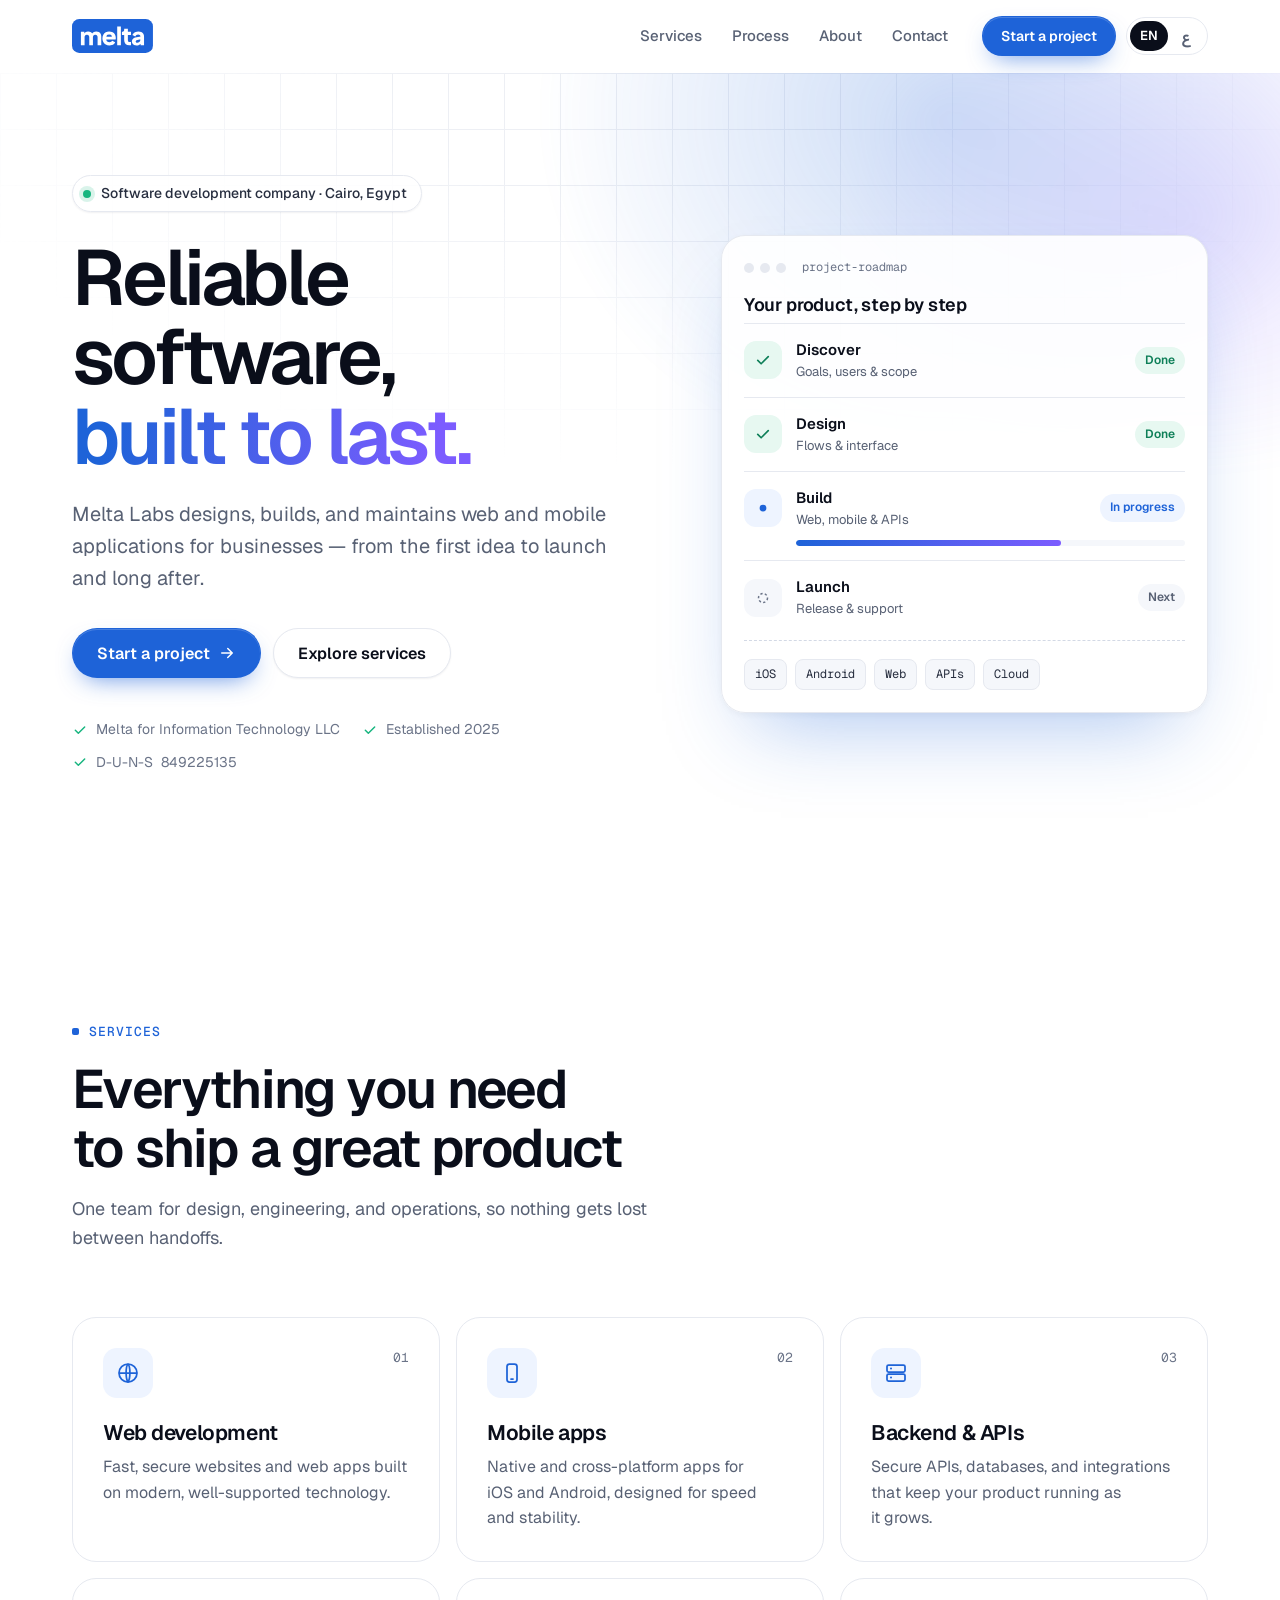
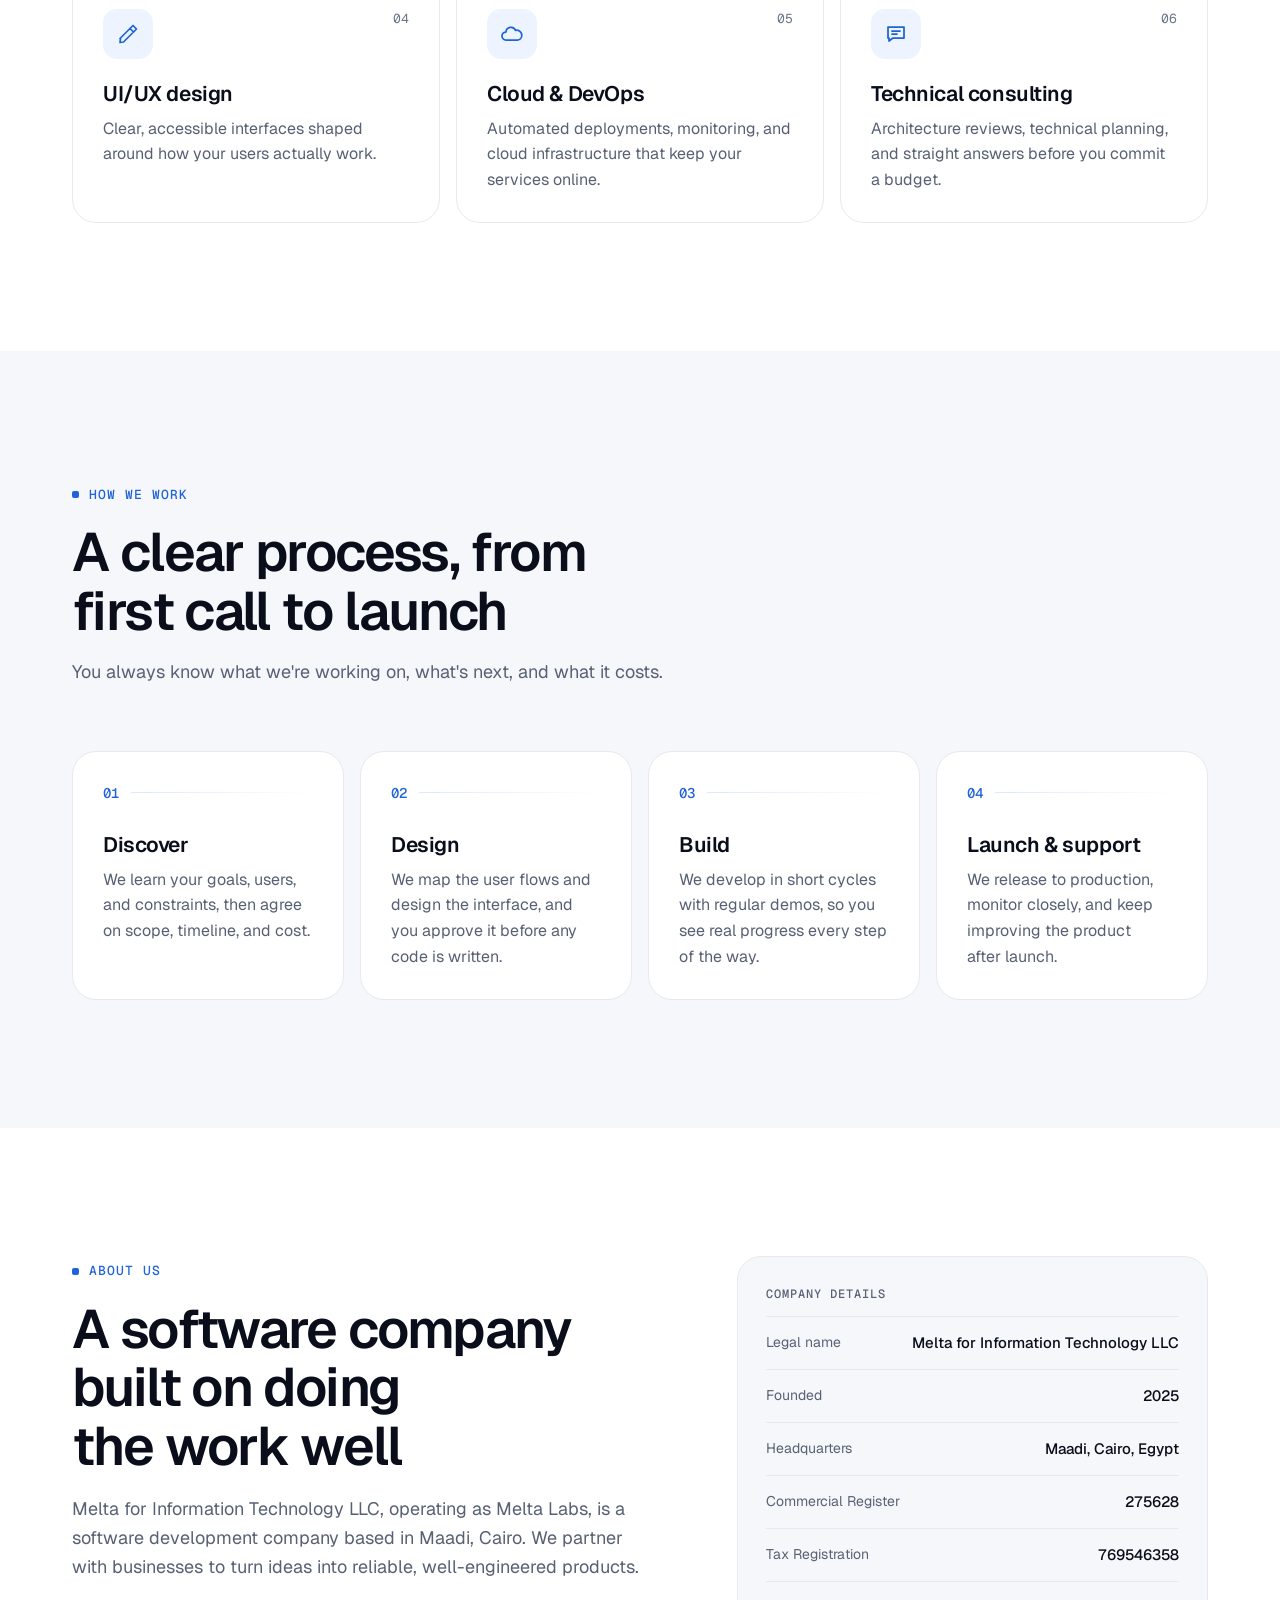
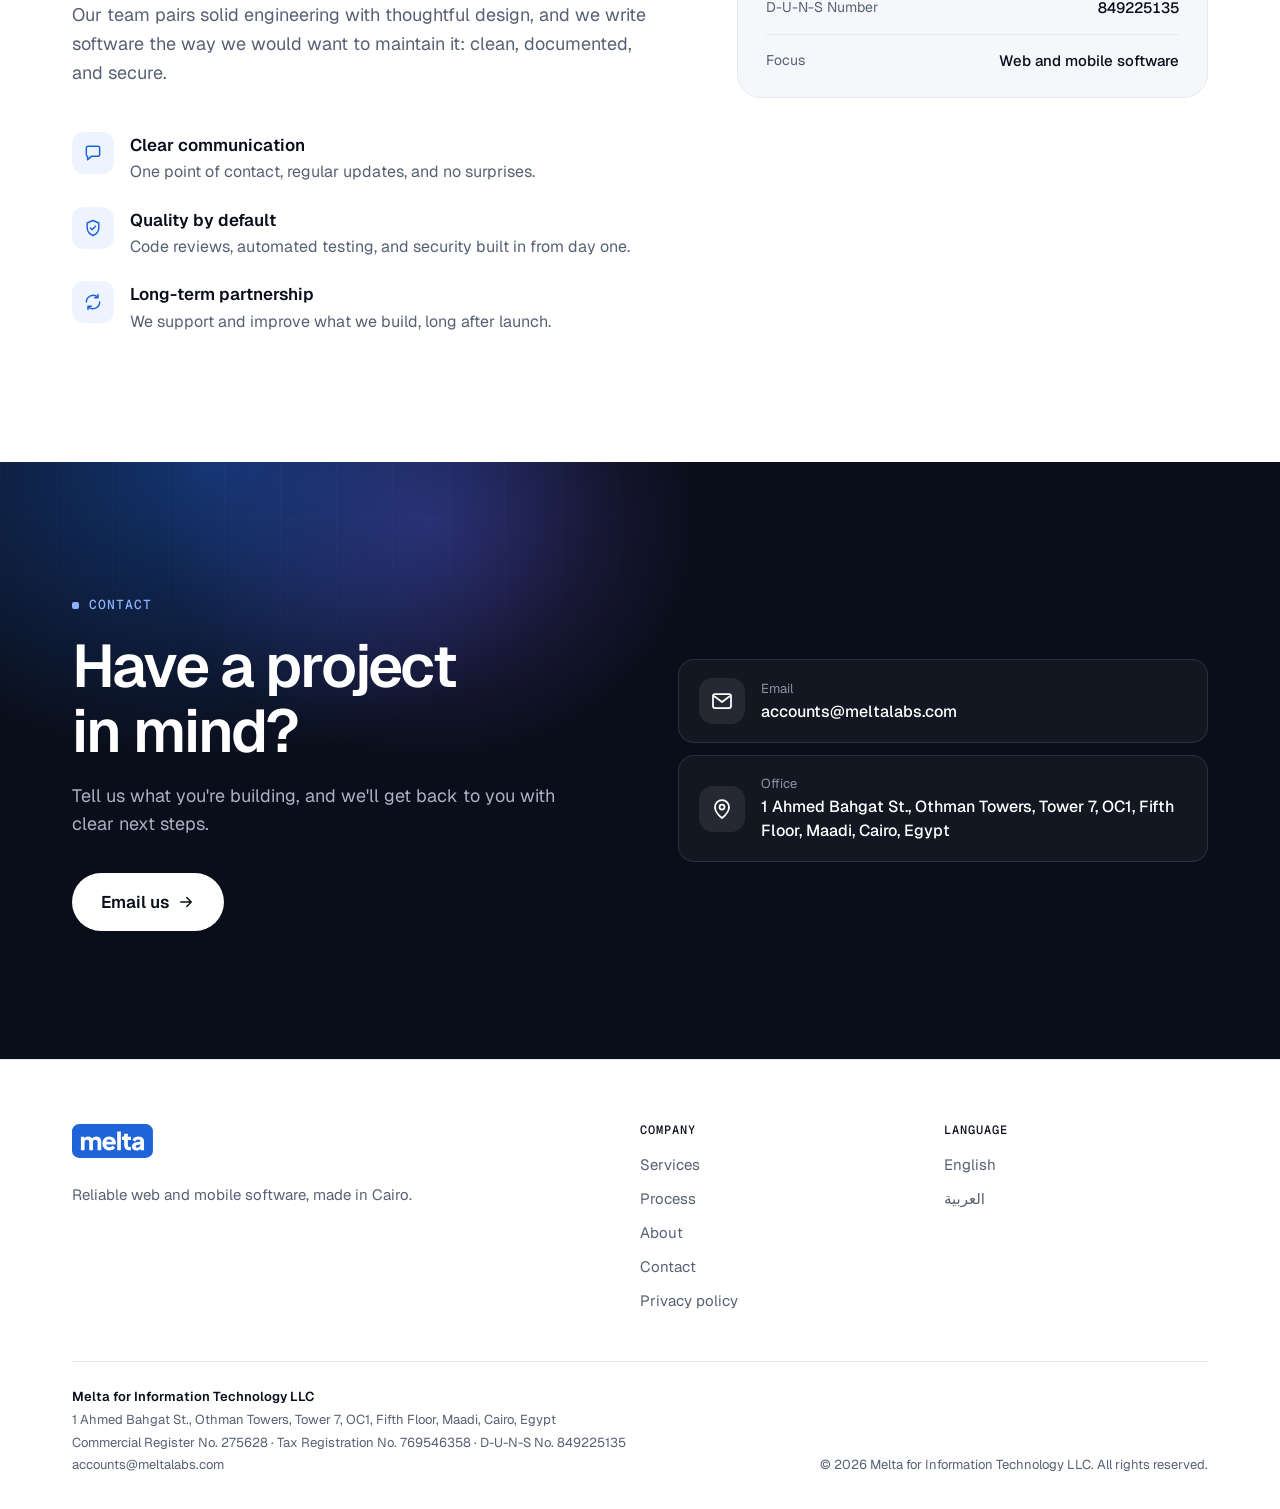
==== commit a994fa03: "Remove phone number from the site Drop the phone contact card, footer line, and JSON-LD telephone (E" ====
--- a/index.html
+++ b/index.html
@@ -67,7 +67,6 @@
         "image": "https://meltalabs.com/assets/og-image.png",
         "description": "Melta Labs is a Cairo-based software development company building reliable web and mobile applications, backend APIs, UI/UX design, and cloud/DevOps for businesses.",
         "email": "accounts@meltalabs.com",
-        "telephone": "+201015324571",
         "foundingDate": "2025",
         "duns": "849225135",
         "taxID": "769546358",
@@ -88,7 +87,6 @@
           "@type": "ContactPoint",
           "contactType": "customer support",
           "email": "accounts@meltalabs.com",
-          "telephone": "+201015324571",
           "areaServed": "EG",
           "availableLanguage": ["en", "ar"]
         }]
@@ -310,10 +308,6 @@
             <div><span class="contact-card__label">Email</span><div class="contact-card__value"><a href="mailto:accounts@meltalabs.com">accounts@meltalabs.com</a></div></div>
           </div>
           <div class="contact-card">
-            <span class="icon-tile"><svg viewBox="0 0 24 24" fill="none" aria-hidden="true"><path d="M6 3h3l1.5 5-2 1.5a12 12 0 0 0 6 6l1.5-2 5 1.5v3a2 2 0 0 1-2 2A16 16 0 0 1 4 5a2 2 0 0 1 2-2Z" stroke="currentColor" stroke-width="1.75" stroke-linejoin="round"/></svg></span>
-            <div><span class="contact-card__label">Phone</span><div class="contact-card__value"><a class="phone" href="tel:+201015324571"><bdi dir="ltr">+20 101 532 4571</bdi></a></div></div>
-          </div>
-          <div class="contact-card">
             <span class="icon-tile"><svg viewBox="0 0 24 24" fill="none" aria-hidden="true"><path d="M12 21s7-5.2 7-11a7 7 0 1 0-14 0c0 5.8 7 11 7 11Z" stroke="currentColor" stroke-width="1.75" stroke-linejoin="round"/><circle cx="12" cy="10" r="2.5" stroke="currentColor" stroke-width="1.75"/></svg></span>
             <div><span class="contact-card__label">Office</span><div class="contact-card__value">1 Ahmed Bahgat St., Othman Towers, Tower 7, OC1, Fifth Floor, Maadi, Cairo, Egypt</div></div>
           </div>
@@ -354,7 +348,6 @@
           <span class="strong"><bdi dir="ltr">Melta for Information Technology LLC</bdi></span><br />
           1 Ahmed Bahgat St., Othman Towers, Tower 7, OC1, Fifth Floor, Maadi, Cairo, Egypt<br />
           Commercial Register No. <bdi dir="ltr">275628</bdi> · Tax Registration No. <bdi dir="ltr">769546358</bdi> · D-U-N-S No. <bdi dir="ltr">849225135</bdi><br />
-          <a class="phone" href="tel:+201015324571"><bdi dir="ltr">+20 101 532 4571</bdi></a> ·
           <a href="mailto:accounts@meltalabs.com">accounts@meltalabs.com</a>
         </address>
         <div class="copyright">© <span id="year">2026</span> Melta for Information Technology LLC. All rights reserved.</div>
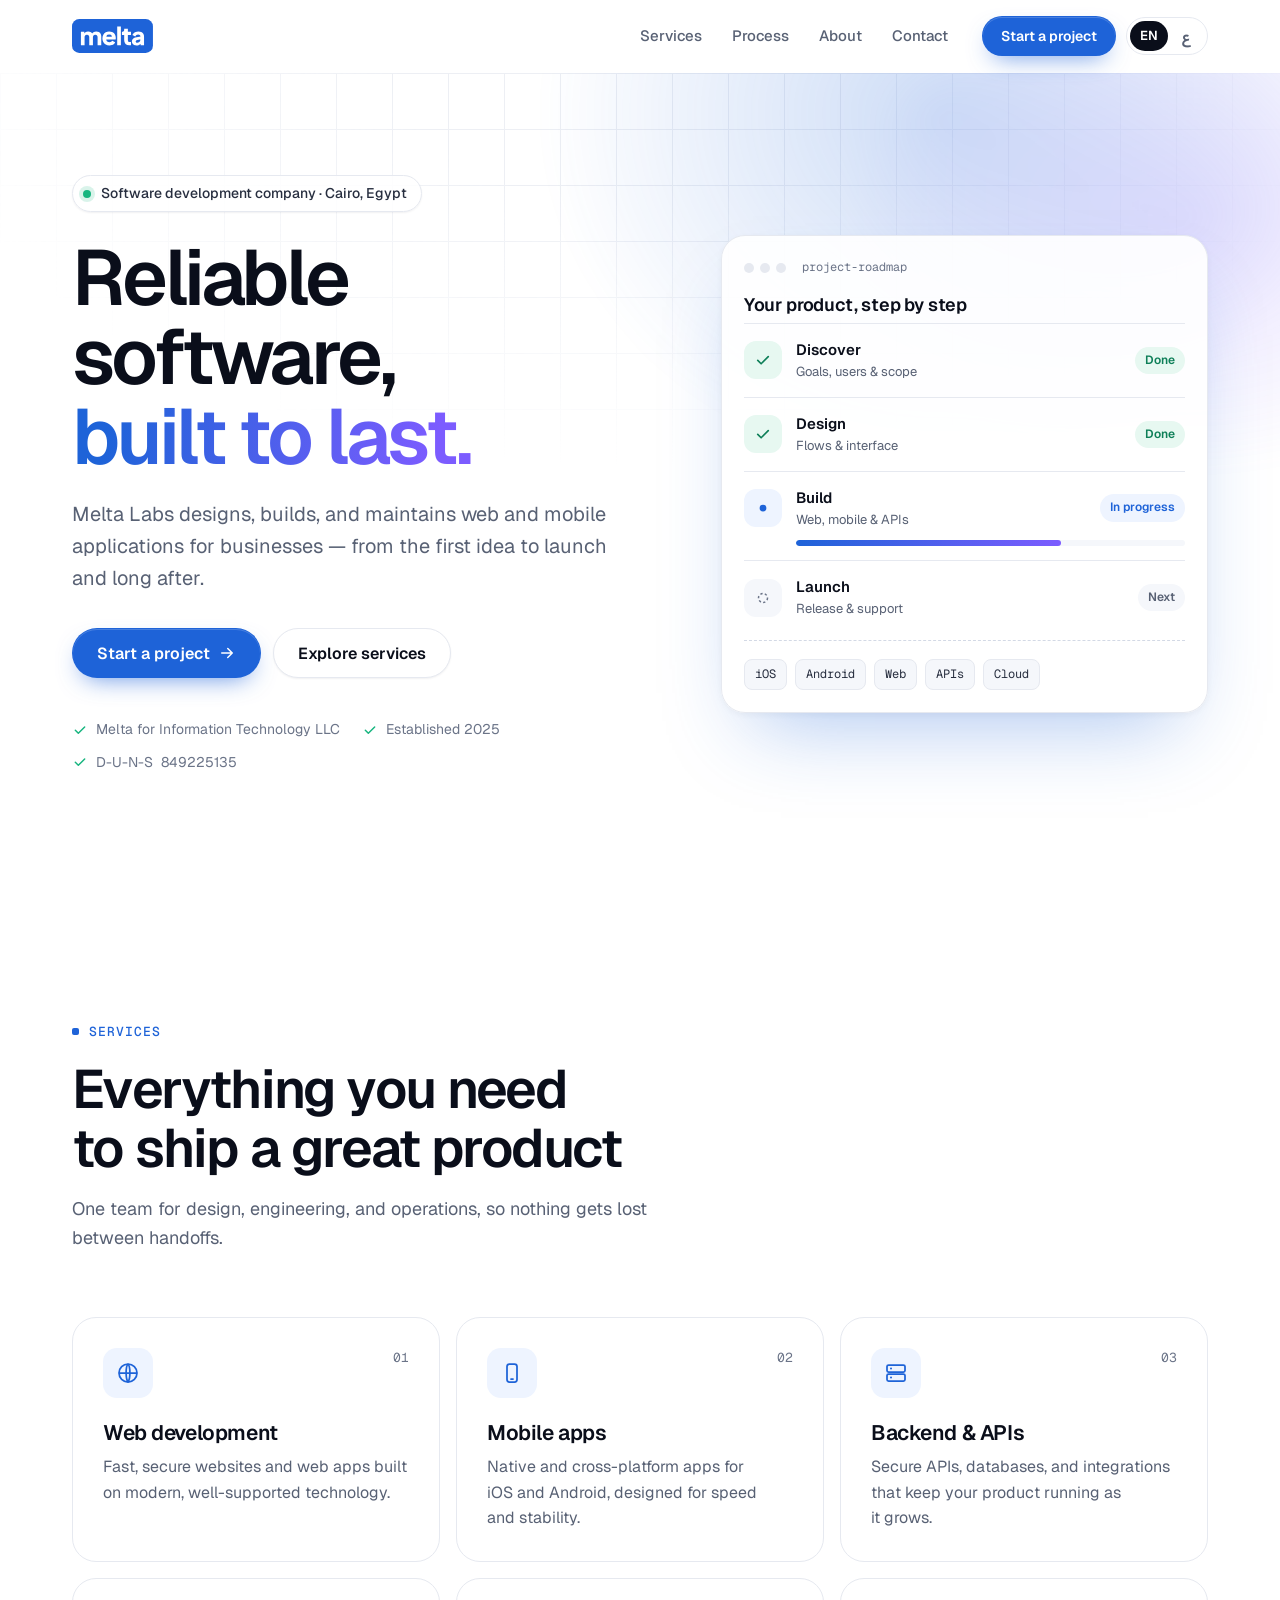
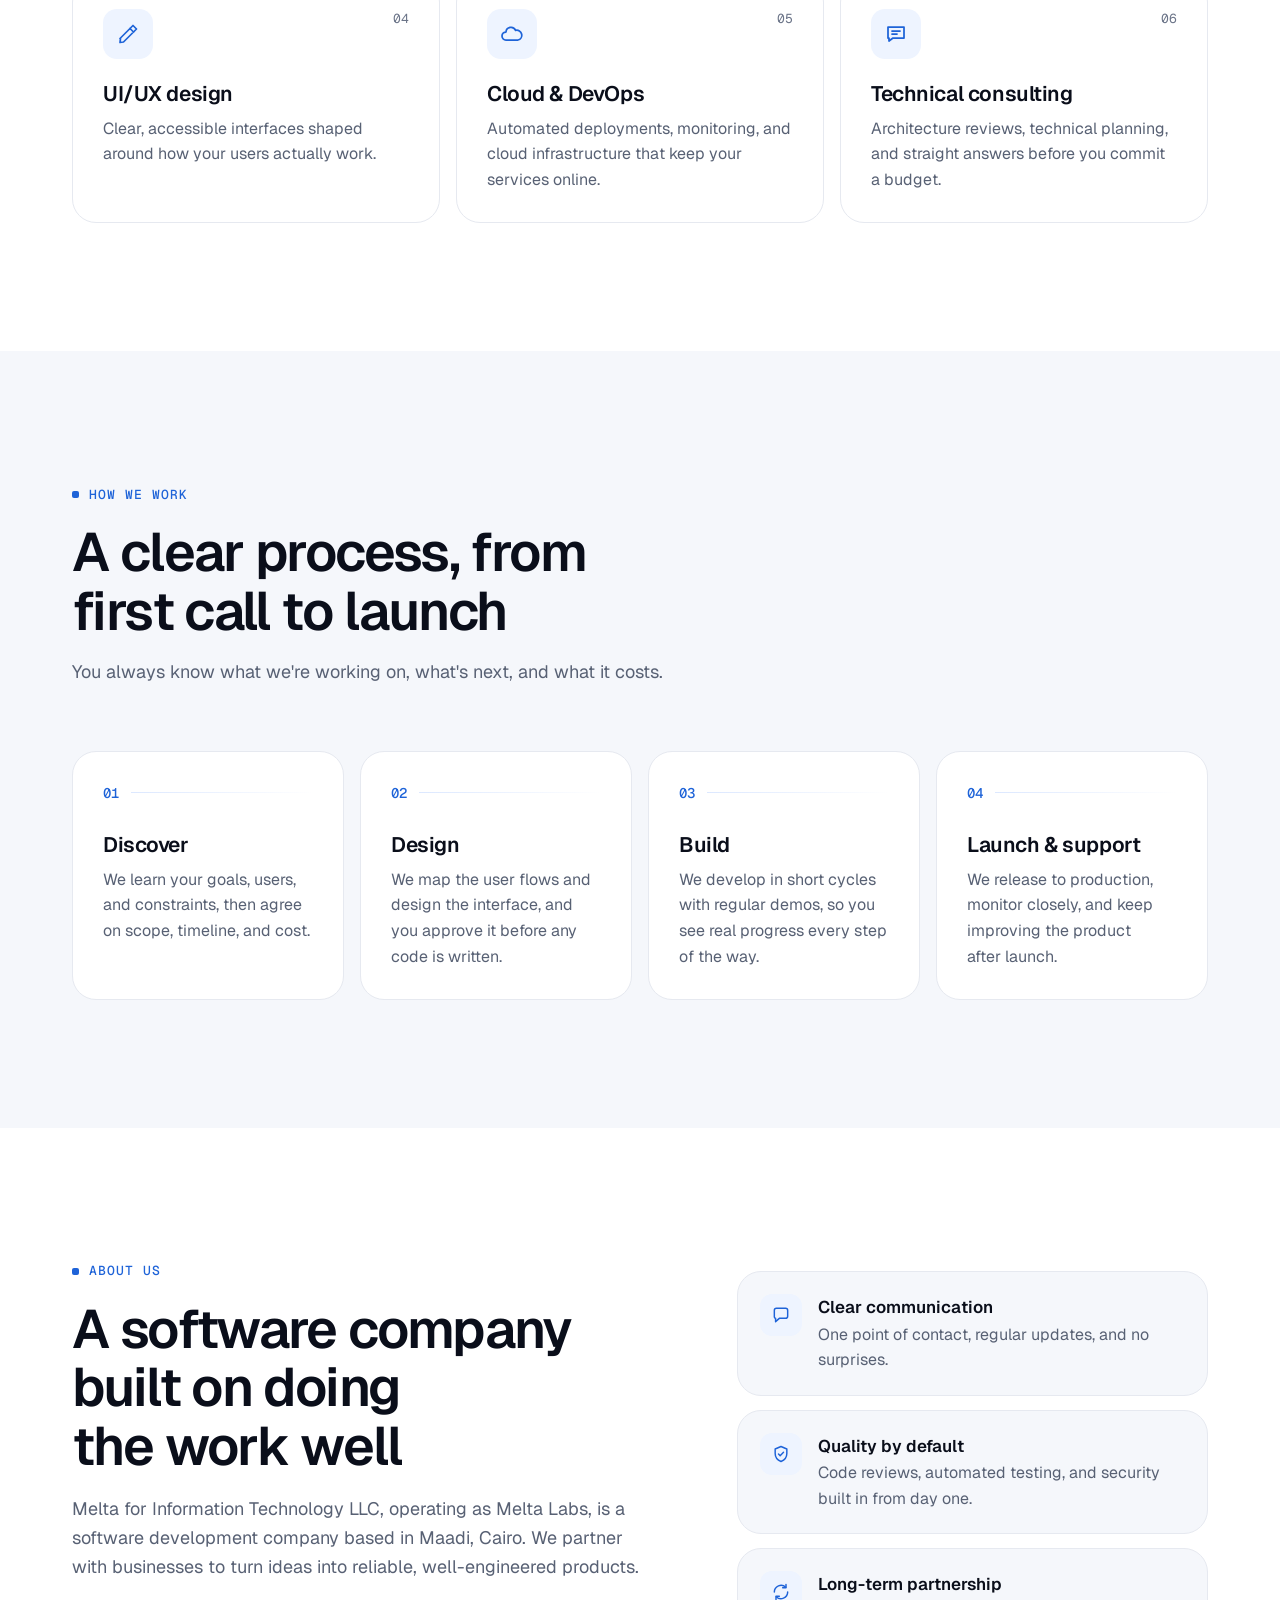
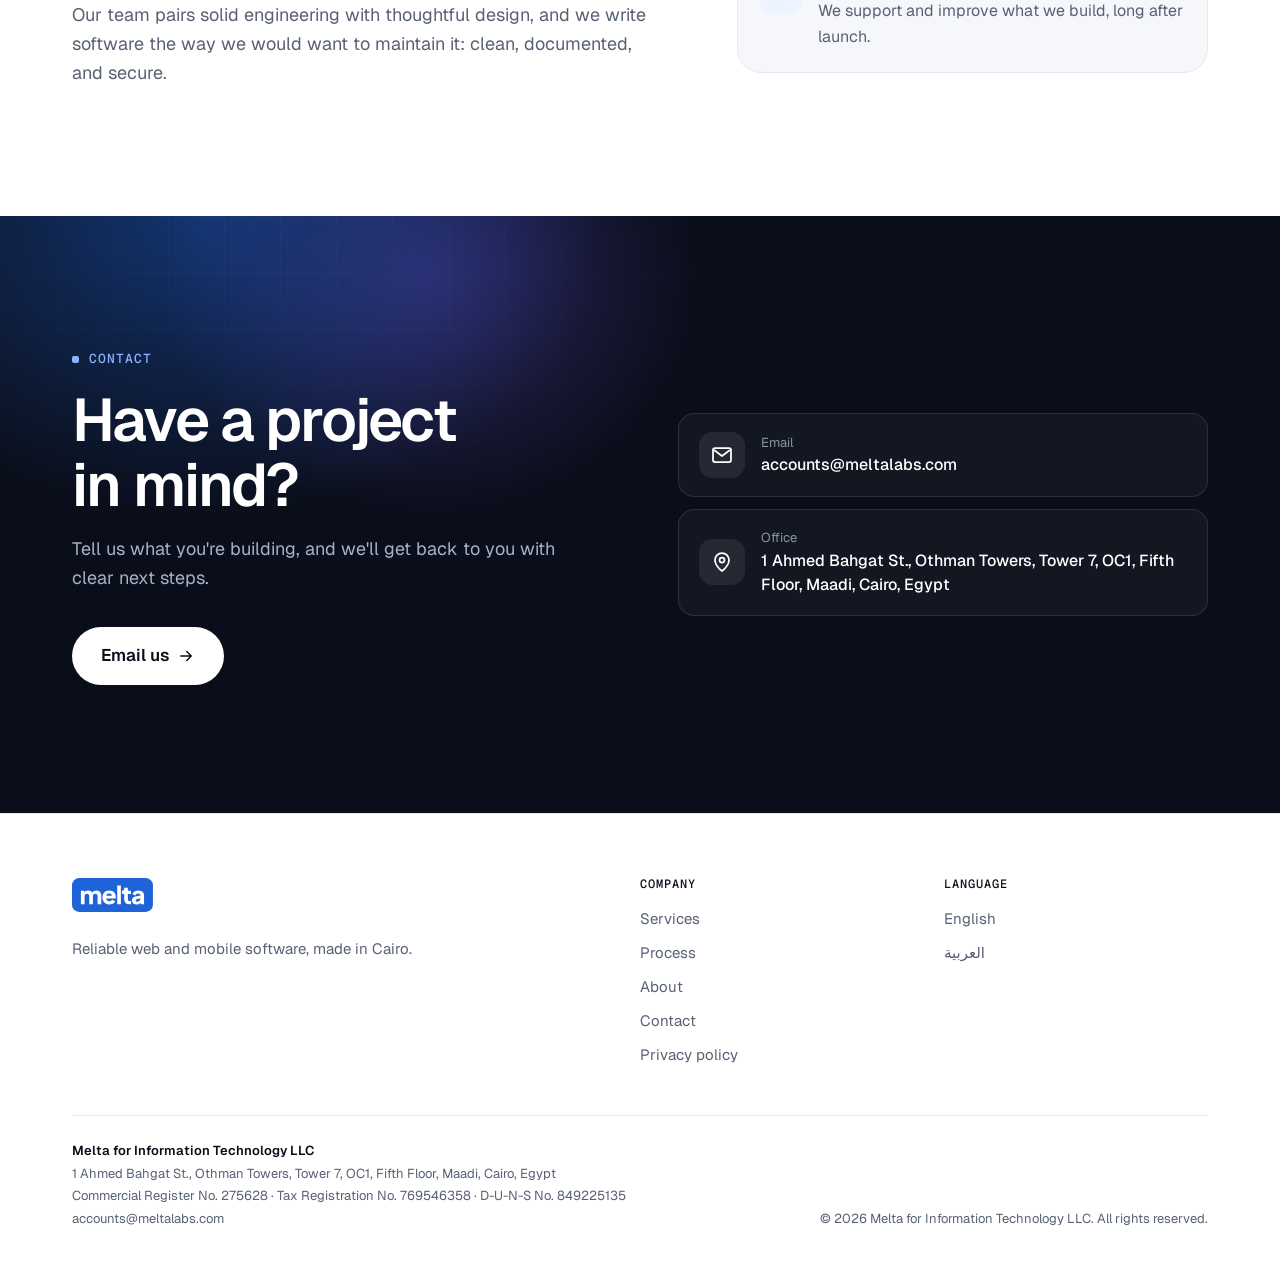
==== commit 302bfc56: "Remove company details card from About section Principles move into the second column; drop unused ." ====
--- a/index.html
+++ b/index.html
@@ -274,22 +274,12 @@
           <h2 id="about-h">A software company built on doing the work well</h2>
             <p><bdi dir="ltr">Melta for Information Technology LLC</bdi>, operating as Melta Labs, is a software development company based in Maadi, Cairo. We partner with businesses to turn ideas into reliable, well-engineered products.</p>
             <p>Our team pairs solid engineering with thoughtful design, and we write software the way we would want to maintain it: clean, documented, and secure.</p>
-          <ul class="principles">
+        </div>
+        <ul class="principles reveal">
               <li><span class="icon-tile"><svg viewBox="0 0 24 24" fill="none" aria-hidden="true"><path d="M4 6.5A2.5 2.5 0 0 1 6.5 4h11A2.5 2.5 0 0 1 20 6.5v7a2.5 2.5 0 0 1-2.5 2.5H10l-4.5 4v-4h0A1.5 1.5 0 0 1 4 14.5v-8Z" stroke="currentColor" stroke-width="1.75" stroke-linejoin="round"/></svg></span><div><strong>Clear communication</strong><span>One point of contact, regular updates, and no surprises.</span></div></li>
               <li><span class="icon-tile"><svg viewBox="0 0 24 24" fill="none" aria-hidden="true"><path d="M12 3 5 6v5.5c0 4.4 3 8 7 9.5 4-1.5 7-5.1 7-9.5V6l-7-3Z" stroke="currentColor" stroke-width="1.75" stroke-linejoin="round"/><path d="m9 12 2 2 4-4" stroke="currentColor" stroke-width="1.75" stroke-linecap="round" stroke-linejoin="round"/></svg></span><div><strong>Quality by default</strong><span>Code reviews, automated testing, and security built in from day one.</span></div></li>
               <li><span class="icon-tile"><svg viewBox="0 0 24 24" fill="none" aria-hidden="true"><path d="M20 12a8 8 0 0 1-13.7 5.6M4 12a8 8 0 0 1 13.7-5.6" stroke="currentColor" stroke-width="1.75" stroke-linecap="round"/><path d="M18 3v4h-4M6 21v-4h4" stroke="currentColor" stroke-width="1.75" stroke-linecap="round" stroke-linejoin="round"/></svg></span><div><strong>Long-term partnership</strong><span>We support and improve what we build, long after launch.</span></div></li>
           </ul>
-        </div>
-        <dl class="facts reveal" aria-label="Company facts">
-          <div class="facts__title">Company details</div>
-            <div class="facts__row"><dt class="facts__label">Legal name</dt><dd class="facts__value"><bdi dir="ltr">Melta for Information Technology LLC</bdi></dd></div>
-            <div class="facts__row"><dt class="facts__label">Founded</dt><dd class="facts__value">2025</dd></div>
-            <div class="facts__row"><dt class="facts__label">Headquarters</dt><dd class="facts__value">Maadi, Cairo, Egypt</dd></div>
-            <div class="facts__row"><dt class="facts__label">Commercial Register</dt><dd class="facts__value">275628</dd></div>
-            <div class="facts__row"><dt class="facts__label">Tax Registration</dt><dd class="facts__value">769546358</dd></div>
-            <div class="facts__row"><dt class="facts__label">D-U-N-S Number</dt><dd class="facts__value">849225135</dd></div>
-            <div class="facts__row"><dt class="facts__label">Focus</dt><dd class="facts__value">Web and mobile software</dd></div>
-        </dl>
       </div>
     </section>
 
--- a/assets/styles.css
+++ b/assets/styles.css
@@ -247,25 +247,17 @@
 .process-step p { font-size: 16px; color: var(--muted); }
 
 /* ---------- About ---------- */
-.about { display: grid; grid-template-columns: 1.1fr .9fr; gap: clamp(40px, 7vw, 104px); align-items: start; }
+.about { display: grid; grid-template-columns: 1.1fr .9fr; gap: clamp(40px, 7vw, 104px); align-items: center; }
 .about h2 { font-size: clamp(34px, 4.6vw, 54px); }
 .about__narrative > p { margin-block-start: 20px; font-size: 18px; color: var(--muted); }
-.principles { display: grid; gap: 22px; margin-block-start: 44px; }
+.principles { display: grid; gap: 14px; }
+.principles li { padding: 22px; border: 1px solid var(--line); border-radius: var(--r-lg); background: var(--bg-2); }
 .principles li { display: grid; grid-template-columns: 42px 1fr; gap: 16px; align-items: start; }
 .principles .icon-tile { inline-size: 42px; block-size: 42px; margin: 0; border-radius: 12px; }
 .principles .icon-tile svg { inline-size: 20px; block-size: 20px; }
 .principles strong { display: block; color: var(--ink); font-size: 17px; font-weight: 600; }
 .principles div > span { display: block; color: var(--muted); font-size: 16px; }
 
-.facts {
-  position: sticky; inset-block-start: calc(var(--header-h) + 24px); margin: 0;
-  padding: 8px 28px 10px; border: 1px solid var(--line); border-radius: var(--r-lg); background: var(--bg-2);
-}
-.facts__title { padding-block: 20px 12px; font-family: var(--mono); font-size: 12px; font-weight: 500; letter-spacing: .08em; text-transform: uppercase; color: var(--muted); }
-:lang(ar) .facts__title { font-family: var(--font); font-size: 14px; letter-spacing: 0; text-transform: none; }
-.facts__row { display: flex; justify-content: space-between; gap: 16px; padding-block: 14px; border-block-start: 1px solid var(--line); }
-.facts__label { color: var(--muted); font-size: 14px; }
-.facts__value { margin: 0; color: var(--ink); font-size: 15px; font-weight: 500; text-align: end; font-variant-numeric: tabular-nums; }
 
 /* ---------- Contact ---------- */
 .contact { position: relative; isolation: isolate; overflow: hidden; background: var(--ink); color: #A9B1C3; }
@@ -343,7 +335,6 @@
   .hero__grid, .about, .contact__inner { grid-template-columns: 1fr; }
   .hero-card { max-inline-size: 560px; }
   .card-grid, .steps-grid { grid-template-columns: repeat(2, 1fr); }
-  .facts { position: static; }
 }
 @media (max-width: 860px) {
   .nav-toggle { display: grid; }
@@ -362,9 +353,6 @@
   .card-grid, .steps-grid { grid-template-columns: 1fr; }
   .footer-grid { grid-template-columns: 1fr 1fr; }
   .footer-brand { grid-column: 1 / -1; }
-  .facts { padding-inline: 20px; }
-  .facts__row { flex-direction: column; gap: 2px; }
-  .facts__value { text-align: start; }
   .hero-card { padding: 18px; }
   .service-card, .process-step { padding: 24px; }
   .btn--lg { block-size: 54px; padding-inline: 22px; font-size: 16px; }
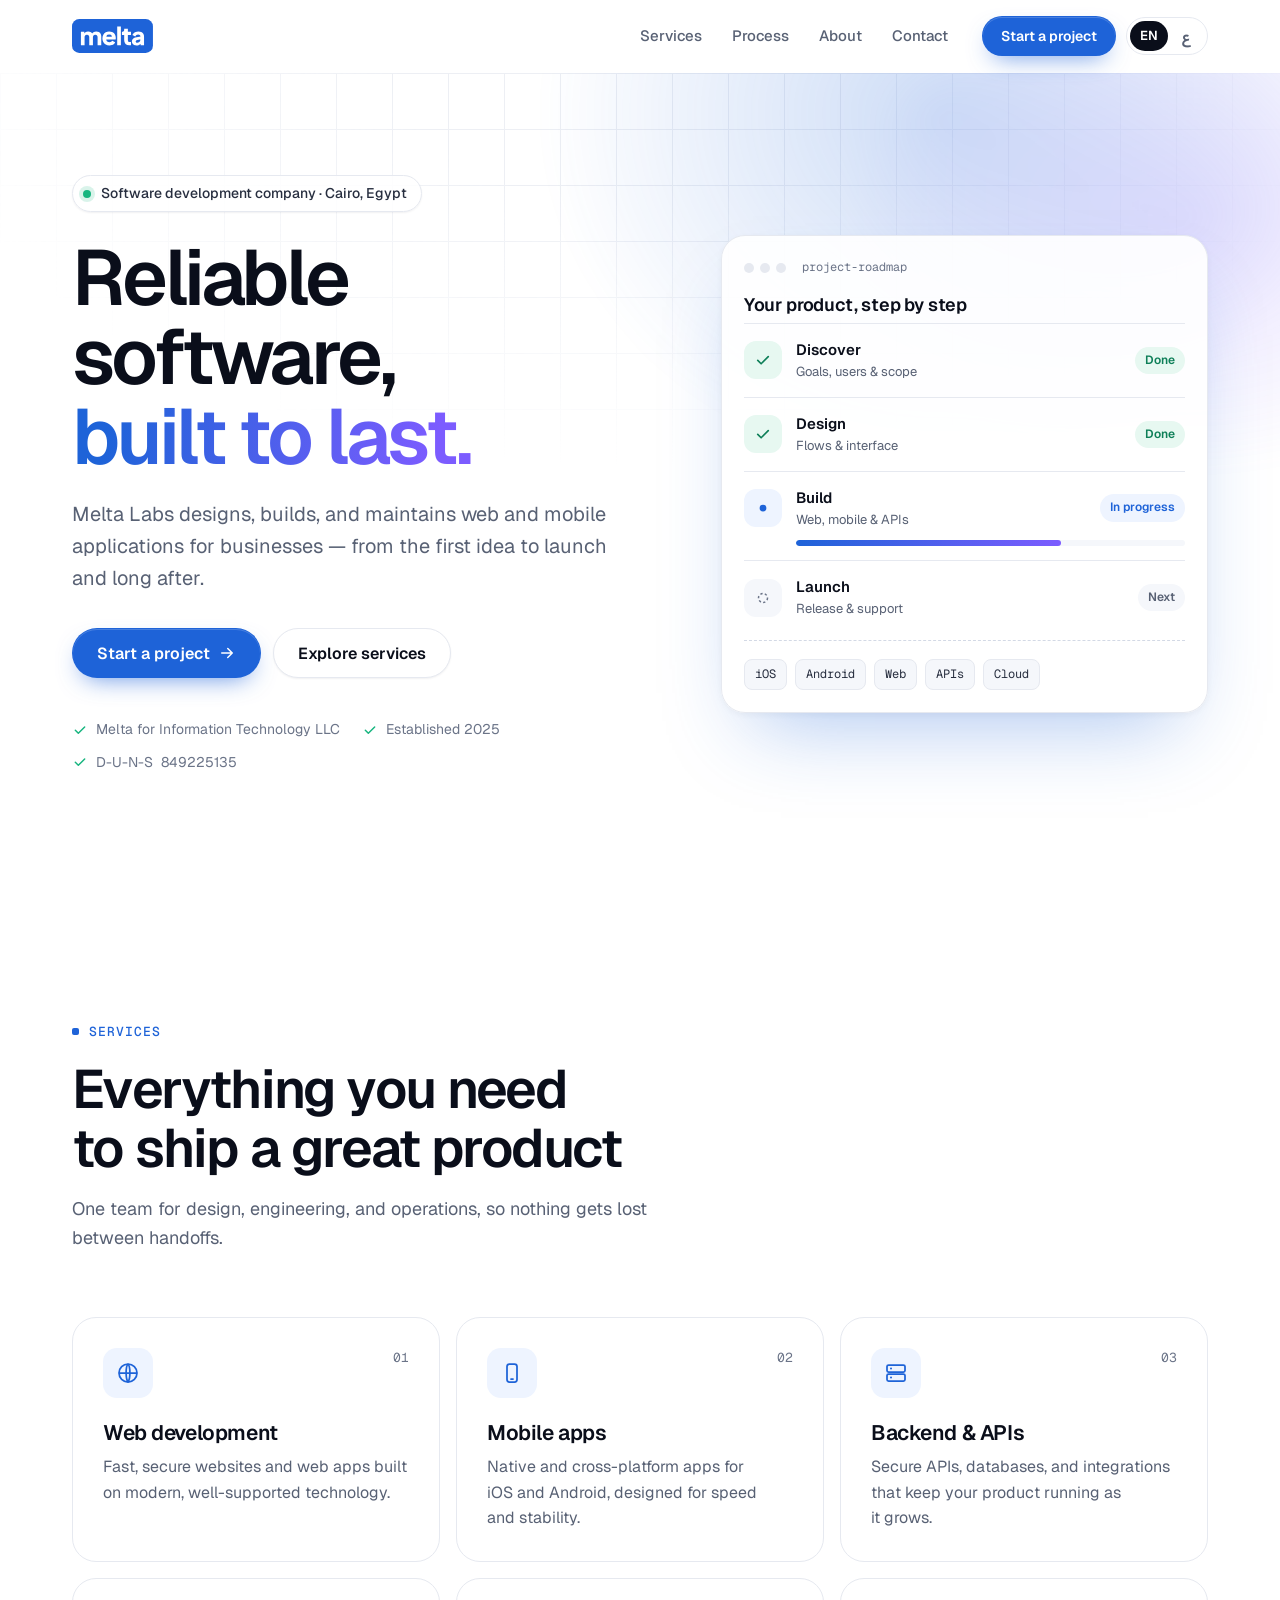
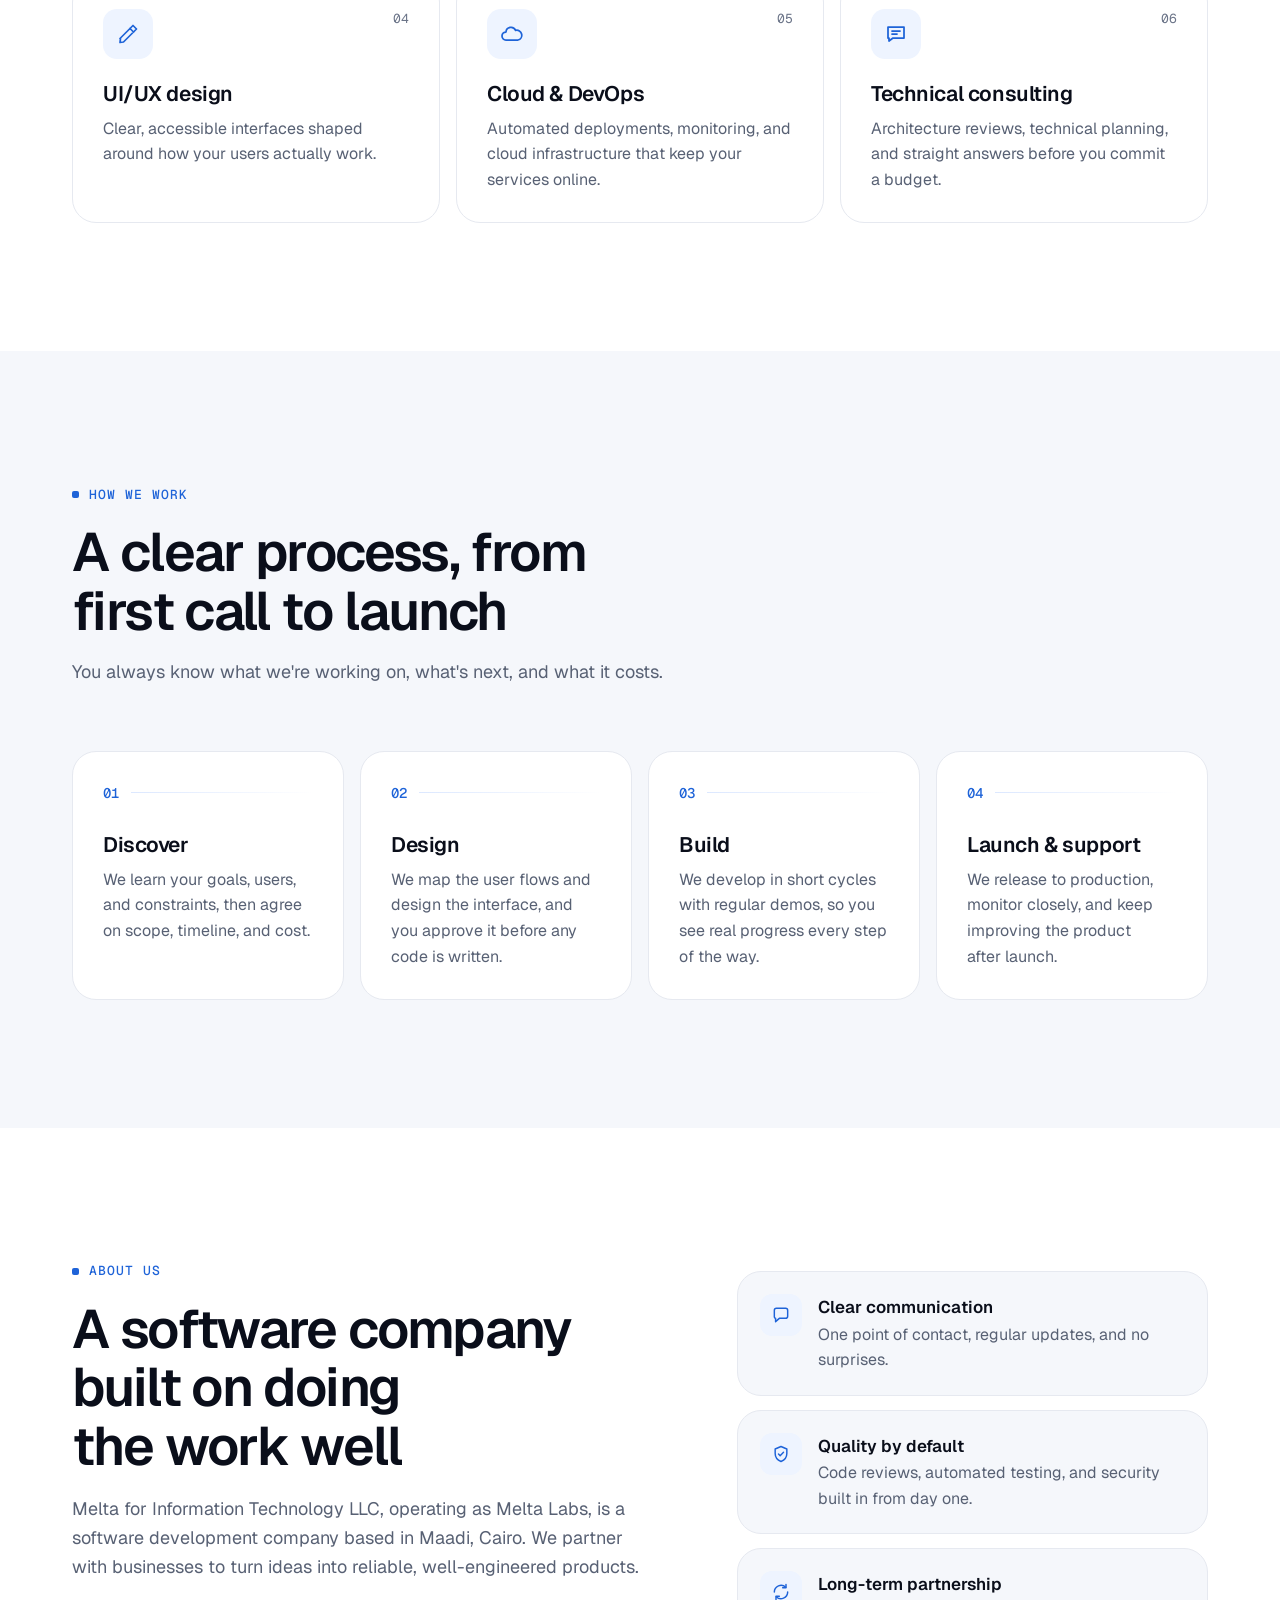
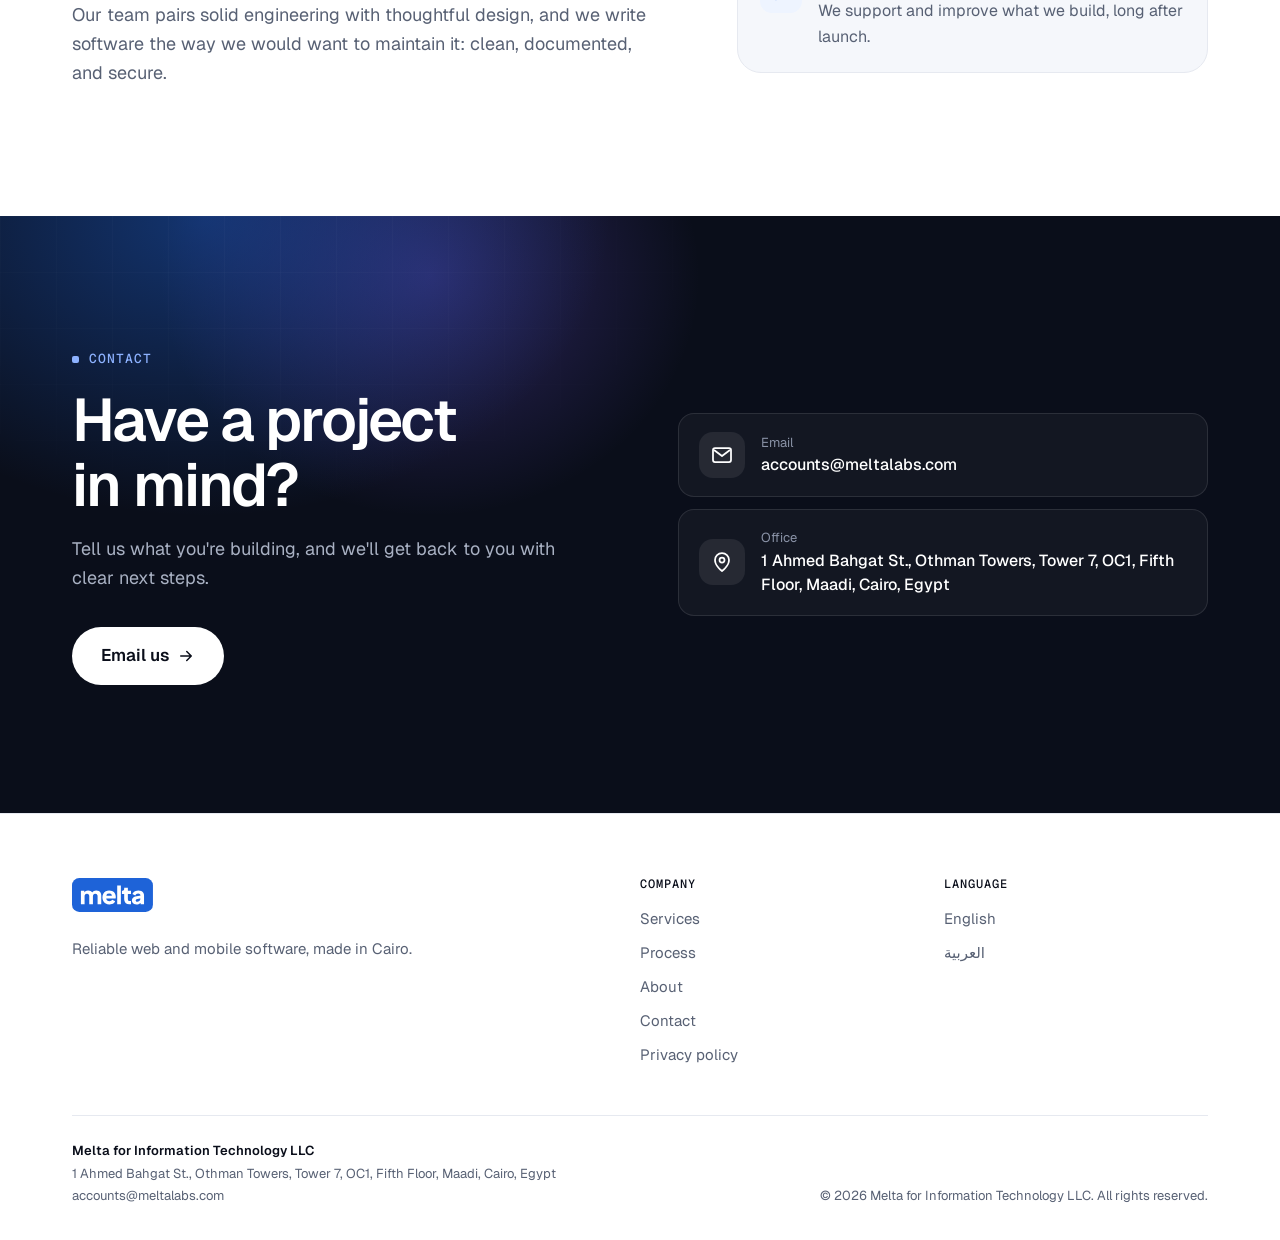
==== commit c9d01f8f: "Remove registration numbers line from footer Co-Authored-By: Claude Opus 5.5 <noreply@anthropic.com>" ====
--- a/index.html
+++ b/index.html
@@ -337,7 +337,6 @@
         <address>
           <span class="strong"><bdi dir="ltr">Melta for Information Technology LLC</bdi></span><br />
           1 Ahmed Bahgat St., Othman Towers, Tower 7, OC1, Fifth Floor, Maadi, Cairo, Egypt<br />
-          Commercial Register No. <bdi dir="ltr">275628</bdi> · Tax Registration No. <bdi dir="ltr">769546358</bdi> · D-U-N-S No. <bdi dir="ltr">849225135</bdi><br />
           <a href="mailto:accounts@meltalabs.com">accounts@meltalabs.com</a>
         </address>
         <div class="copyright">© <span id="year">2026</span> Melta for Information Technology LLC. All rights reserved.</div>
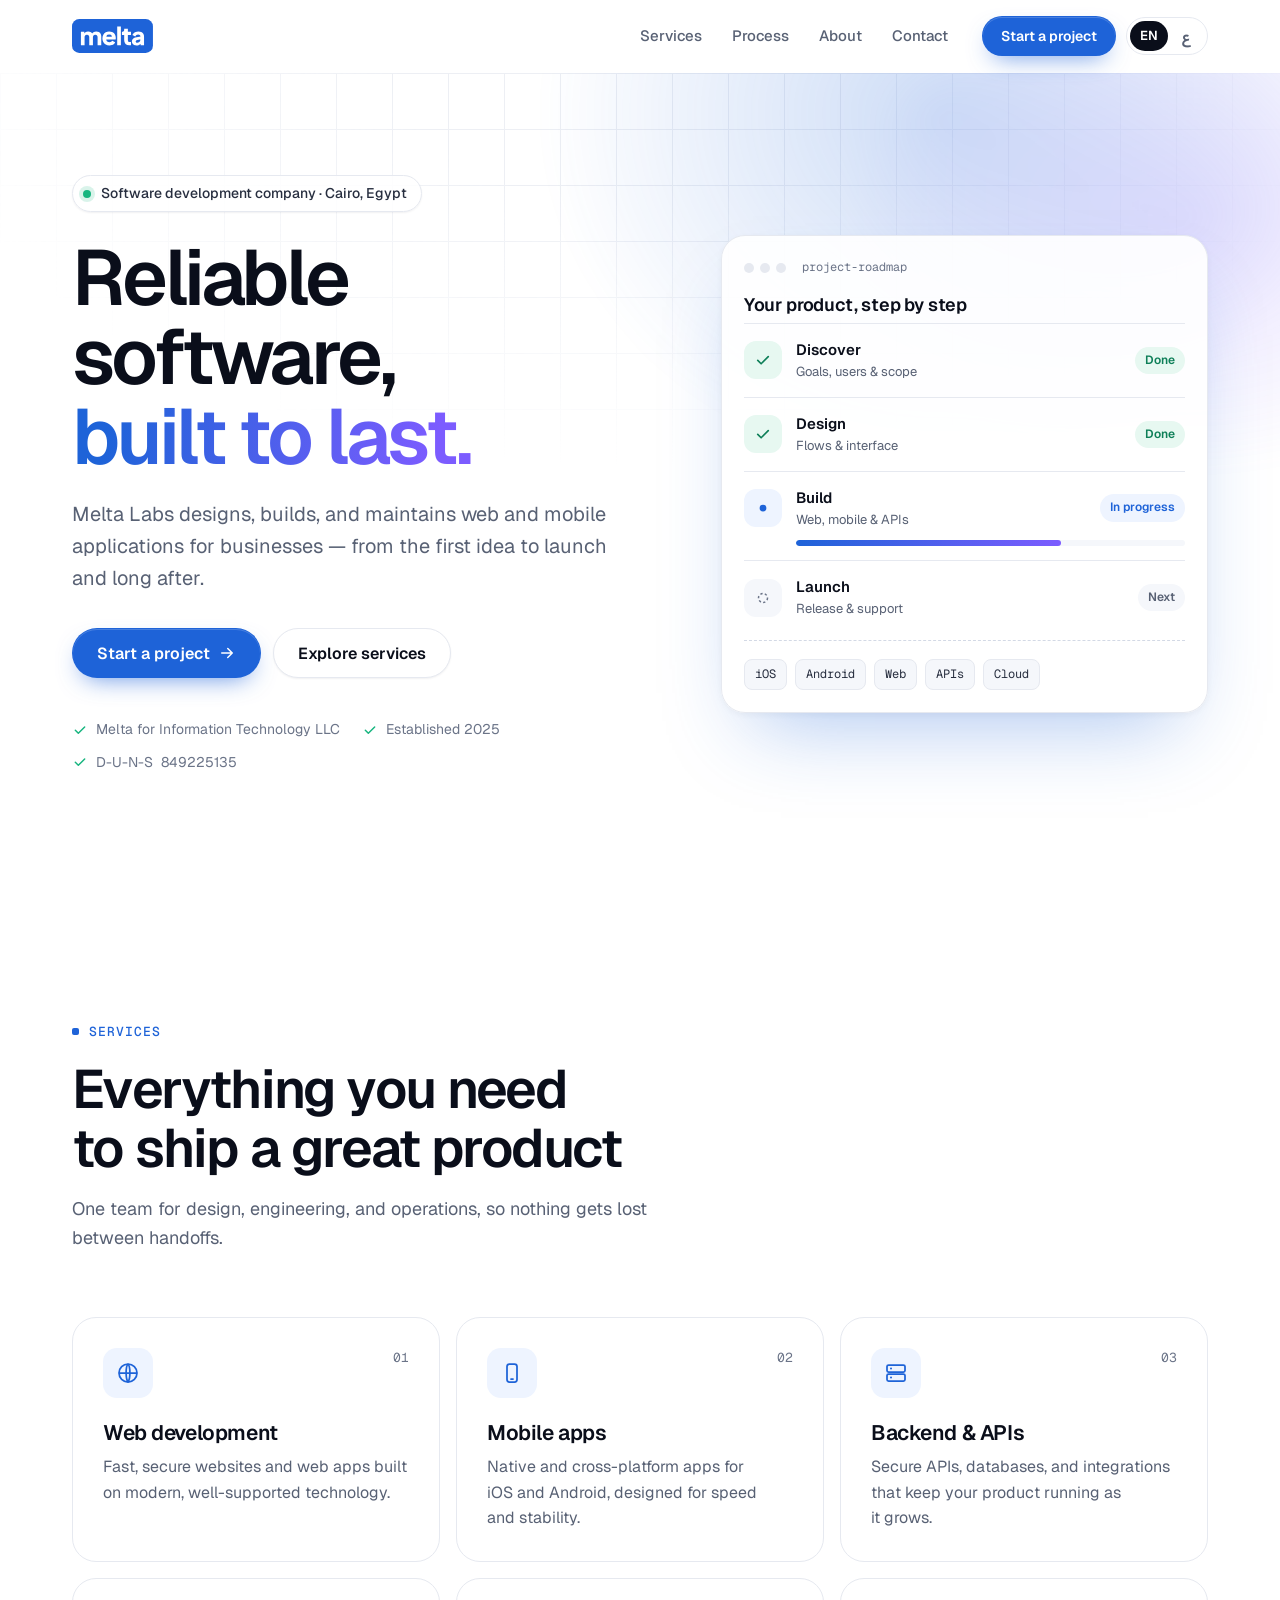
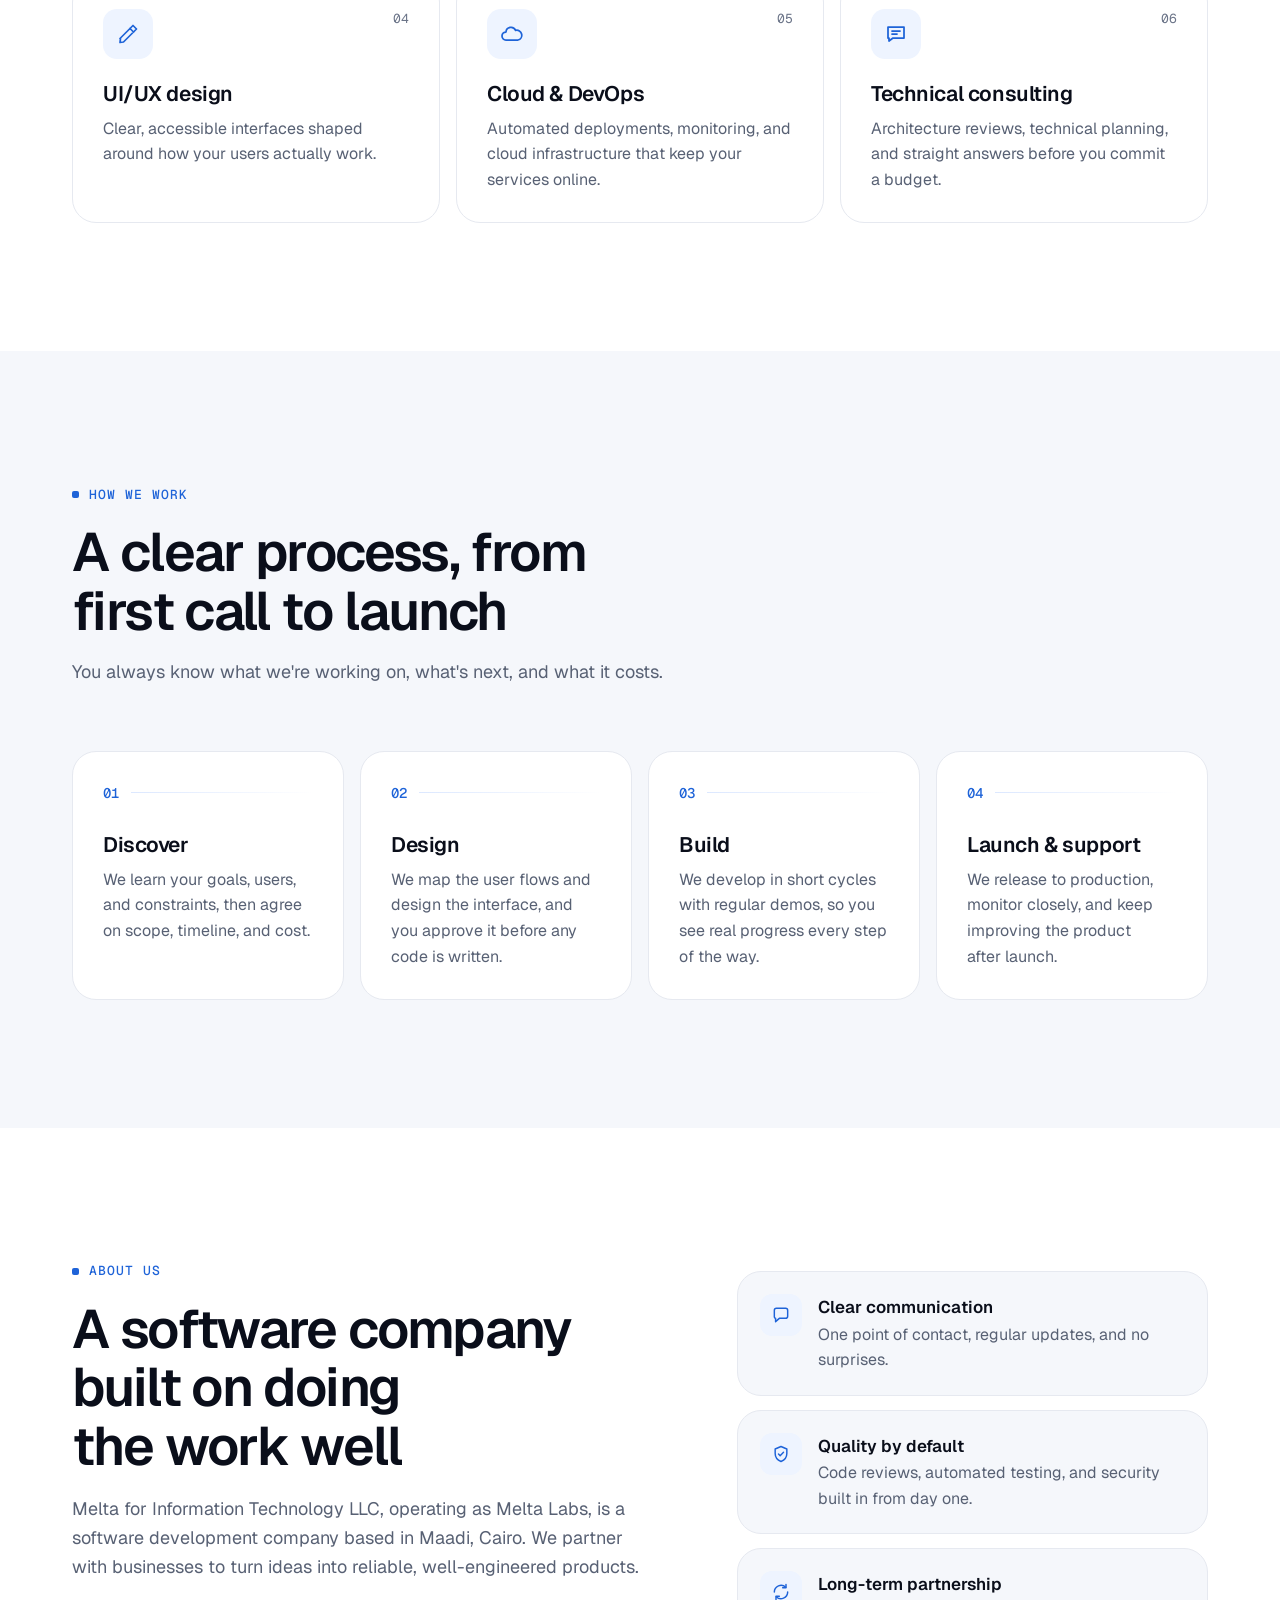
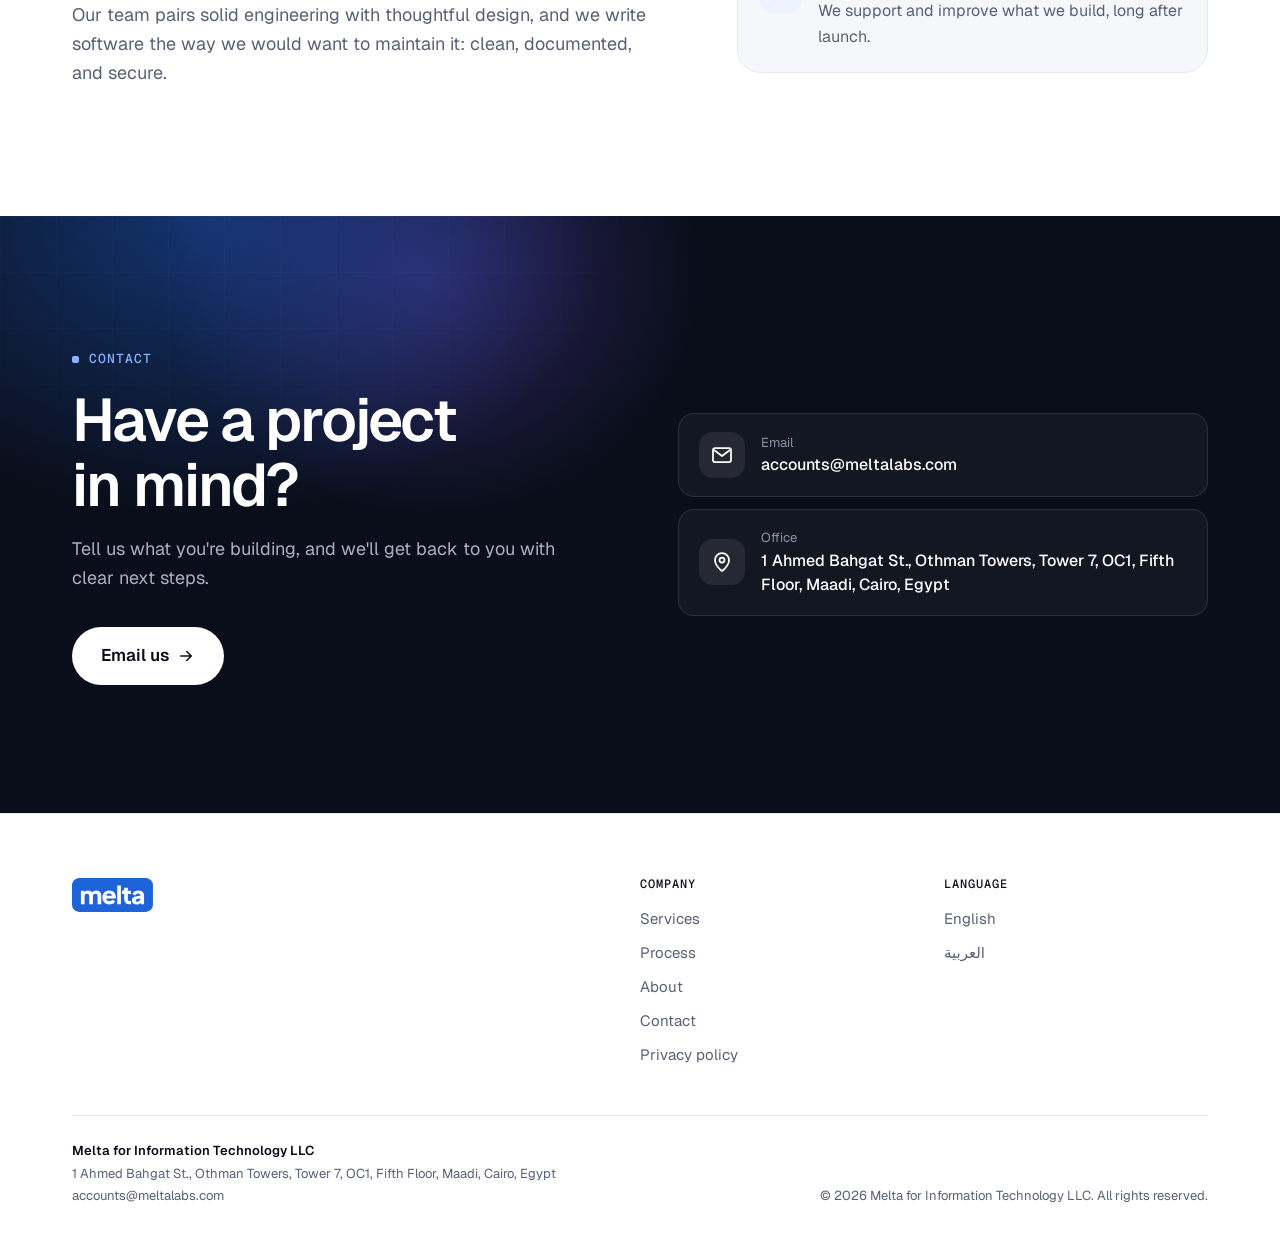
==== commit 151b0f18: "Remove footer tagline Co-Authored-By: Claude Opus 5.5 <noreply@anthropic.com>" ====
--- a/index.html
+++ b/index.html
@@ -313,7 +313,6 @@
           <a class="brand" href="/" aria-label="Melta Labs — home">
             <svg class="brand__logo" viewBox="0 29 100 42" xmlns="http://www.w3.org/2000/svg" aria-hidden="true"><rect x="0" y="29" width="100" height="42" rx="9" fill="#1E63D8"/><path d="M11.00 61.29L11.00 44.74L15.24 44.74L15.24 48.77L14.79 48.11Q15.15 46.20 16.55 45.29Q17.94 44.38 19.88 44.38Q21.94 44.38 23.50 45.42Q25.06 46.47 25.45 48.23L24.15 48.35Q24.97 46.32 26.48 45.35Q28.00 44.38 30.03 44.38Q31.82 44.38 33.20 45.17Q34.58 45.95 35.36 47.36Q36.15 48.77 36.15 50.65L36.15 61.29L31.61 61.29L31.61 51.62Q31.61 50.65 31.26 49.95Q30.91 49.26 30.27 48.86Q29.64 48.47 28.73 48.47Q27.85 48.47 27.20 48.86Q26.55 49.26 26.20 49.95Q25.85 50.65 25.85 51.62L25.85 61.29L21.30 61.29L21.30 51.62Q21.30 50.65 20.95 49.95Q20.61 49.26 19.97 48.86Q19.33 48.47 18.42 48.47Q17.55 48.47 16.89 48.86Q16.24 49.26 15.89 49.95Q15.55 50.65 15.55 51.62L15.55 61.29ZM46.21 61.65Q43.58 61.65 41.64 60.48Q39.70 59.32 38.64 57.35Q37.58 55.38 37.58 52.98Q37.58 50.50 38.68 48.56Q39.79 46.62 41.67 45.50Q43.55 44.38 45.91 44.38Q47.88 44.38 49.39 45.00Q50.91 45.62 51.95 46.74Q53.00 47.86 53.55 49.33Q54.09 50.80 54.09 52.53Q54.09 53.02 54.05 53.48Q54.00 53.95 53.88 54.29L41.48 54.29L41.48 50.95L51.30 50.95L49.15 52.53Q49.45 51.23 49.12 50.21Q48.79 49.20 47.95 48.61Q47.12 48.02 45.91 48.02Q44.73 48.02 43.88 48.59Q43.03 49.17 42.61 50.29Q42.18 51.41 42.27 53.02Q42.15 54.41 42.61 55.47Q43.06 56.53 44.00 57.12Q44.94 57.71 46.27 57.71Q47.48 57.71 48.35 57.23Q49.21 56.74 49.70 55.89L53.33 57.62Q52.85 58.83 51.80 59.74Q50.76 60.65 49.33 61.15Q47.91 61.65 46.21 61.65ZM55.85 61.29L55.85 38.35L60.39 38.35L60.39 61.29ZM70.79 61.47Q67.79 61.47 66.14 59.85Q64.48 58.23 64.48 55.32L64.48 48.68L61.70 48.68L61.70 44.74L61.85 44.74Q63.12 44.74 63.80 44.11Q64.48 43.47 64.48 42.20L64.48 40.98L69.03 40.98L69.03 44.74L72.91 44.74L72.91 48.68L69.03 48.68L69.03 55.02Q69.03 55.86 69.33 56.42Q69.64 56.98 70.27 57.26Q70.91 57.53 71.85 57.53Q72.06 57.53 72.33 57.50Q72.61 57.47 72.91 57.44L72.91 61.29Q72.45 61.35 71.88 61.41Q71.30 61.47 70.79 61.47ZM79.79 61.65Q78.00 61.65 76.70 61.08Q75.39 60.50 74.70 59.42Q74.00 58.35 74.00 56.86Q74.00 55.47 74.64 54.39Q75.27 53.32 76.59 52.59Q77.91 51.86 79.88 51.56L84.94 50.74L84.94 54.08L80.70 54.83Q79.73 55.02 79.21 55.45Q78.70 55.89 78.70 56.71Q78.70 57.47 79.27 57.89Q79.85 58.32 80.70 58.32Q81.82 58.32 82.67 57.83Q83.52 57.35 83.98 56.52Q84.45 55.68 84.45 54.68L84.45 50.38Q84.45 49.44 83.71 48.80Q82.97 48.17 81.70 48.17Q80.48 48.17 79.56 48.83Q78.64 49.50 78.21 50.59L74.58 48.86Q75.06 47.47 76.12 46.47Q77.18 45.47 78.67 44.92Q80.15 44.38 81.91 44.38Q84.00 44.38 85.61 45.14Q87.21 45.89 88.11 47.24Q89.00 48.59 89.00 50.38L89.00 61.29L84.76 61.29L84.76 58.62L85.79 58.44Q85.06 59.53 84.18 60.24Q83.30 60.95 82.21 61.30Q81.12 61.65 79.79 61.65Z" fill="#fff"/></svg>
           </a>
-          <p>Reliable web and mobile software, made in Cairo.</p>
         </div>
         <nav class="footer-col" aria-label="Footer">
           <h2>Company</h2>
